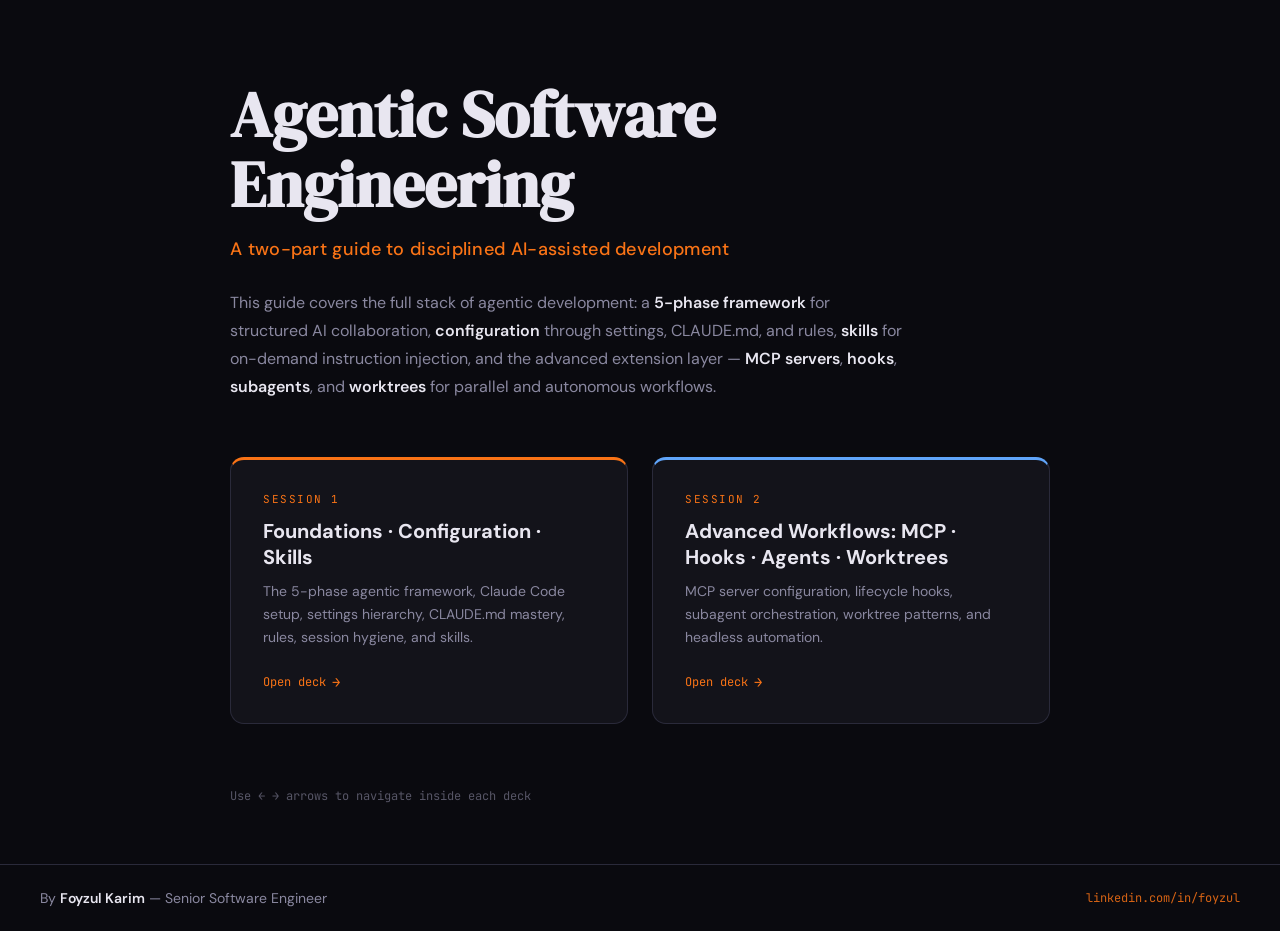
==== index.html @ 0d177848 "Initial commit: add presentation slides" ====
<!DOCTYPE html>
<html lang="en">
<head>
<meta charset="UTF-8">
<meta name="viewport" content="width=device-width, initial-scale=1.0">
<title>Agentic Software Engineering</title>
<link href="https://fonts.googleapis.com/css2?family=DM+Serif+Display:ital@0;1&family=DM+Sans:ital,wght@0,300;0,400;0,500;0,600;0,700;1,400&family=JetBrains+Mono:wght@400;500;600&display=swap" rel="stylesheet">
<style>
  :root {
    --bg: #0a0a0f;
    --surface: #13131a;
    --surface2: #1a1a24;
    --border: #2a2a3a;
    --text: #e8e6f0;
    --text-dim: #8a88a0;
    --accent: #f97316;
    --accent2: #fb923c;
    --accent-glow: rgba(249,115,22,0.15);
    --blue: #60a5fa;
    --green: #4ade80;
    --purple: #c084fc;
    --pink: #f472b6;
    --cyan: #22d3ee;
    --serif: 'DM Serif Display', Georgia, serif;
    --sans: 'DM Sans', system-ui, sans-serif;
    --mono: 'JetBrains Mono', monospace;
  }

  * { margin: 0; padding: 0; box-sizing: border-box; }

  body {
    font-family: var(--sans);
    background: var(--bg);
    color: var(--text);
    min-height: 100vh;
    display: flex;
    flex-direction: column;
  }

  main {
    flex: 1;
    max-width: 900px;
    margin: 0 auto;
    padding: 80px 40px 60px;
    width: 100%;
  }

  .hero {
    margin-bottom: 56px;
  }

  .hero h1 {
    font-family: var(--serif);
    font-size: clamp(40px, 6vw, 64px);
    line-height: 1.1;
    color: var(--text);
    margin-bottom: 16px;
  }

  .hero .subtitle {
    font-size: 18px;
    color: var(--accent);
    font-weight: 500;
    margin-bottom: 28px;
    letter-spacing: 0.3px;
  }

  .hero .intro {
    font-size: 16px;
    line-height: 1.75;
    color: var(--text-dim);
    max-width: 680px;
  }

  .hero .intro strong {
    color: var(--text);
    font-weight: 600;
  }

  .card-grid {
    display: grid;
    grid-template-columns: 1fr 1fr;
    gap: 24px;
    margin-bottom: 64px;
  }

  @media (max-width: 600px) {
    .card-grid { grid-template-columns: 1fr; }
    main { padding: 48px 24px 40px; }
  }

  .card {
    background: var(--surface);
    border: 1px solid var(--border);
    border-radius: 14px;
    padding: 32px;
    transition: border-color 0.3s, transform 0.2s;
    text-decoration: none;
    display: block;
    color: inherit;
  }

  .card:hover {
    border-color: var(--accent);
    transform: translateY(-2px);
  }

  .card .session-label {
    font-family: var(--mono);
    font-size: 11px;
    color: var(--accent);
    text-transform: uppercase;
    letter-spacing: 1.5px;
    margin-bottom: 12px;
    display: block;
  }

  .card .card-title {
    font-family: var(--sans);
    font-size: 20px;
    font-weight: 700;
    color: var(--text);
    margin-bottom: 10px;
    line-height: 1.3;
  }

  .card .card-body {
    font-size: 14px;
    line-height: 1.65;
    color: var(--text-dim);
    margin-bottom: 24px;
  }

  .card .card-link {
    font-family: var(--mono);
    font-size: 12px;
    color: var(--accent);
    display: flex;
    align-items: center;
    gap: 6px;
  }

  .card .card-link::after {
    content: '→';
    font-size: 14px;
  }

  .card-s1 { border-top: 3px solid var(--accent); }
  .card-s2 { border-top: 3px solid var(--blue); }

  .hint {
    font-family: var(--mono);
    font-size: 12px;
    color: var(--text-dim);
    opacity: 0.6;
    margin-top: 16px;
  }

  footer {
    border-top: 1px solid var(--border);
    padding: 24px 40px;
    display: flex;
    align-items: center;
    justify-content: space-between;
    gap: 16px;
    flex-wrap: wrap;
  }

  .footer-author {
    font-size: 14px;
    color: var(--text-dim);
  }

  .footer-author strong {
    color: var(--text);
    font-weight: 600;
  }

  footer a {
    font-family: var(--mono);
    font-size: 12px;
    color: var(--accent);
    text-decoration: none;
    opacity: 0.85;
  }

  footer a:hover { opacity: 1; }
</style>
</head>
<body>

<main>
  <div class="hero">
    <h1>Agentic Software<br>Engineering</h1>
    <p class="subtitle">A two-part guide to disciplined AI-assisted development</p>
    <p class="intro">
      This guide covers the full stack of agentic development: a <strong>5-phase framework</strong> for structured AI collaboration,
      <strong>configuration</strong> through settings, CLAUDE.md, and rules, <strong>skills</strong> for on-demand instruction injection,
      and the advanced extension layer — <strong>MCP servers</strong>, <strong>hooks</strong>, <strong>subagents</strong>, and <strong>worktrees</strong>
      for parallel and autonomous workflows.
    </p>
  </div>

  <div class="card-grid">
    <a href="session-1.html" class="card card-s1">
      <span class="session-label">Session 1</span>
      <div class="card-title">Foundations · Configuration · Skills</div>
      <div class="card-body">
        The 5-phase agentic framework, Claude Code setup, settings hierarchy,
        CLAUDE.md mastery, rules, session hygiene, and skills.
      </div>
      <span class="card-link">Open deck</span>
    </a>

    <a href="session-2.html" class="card card-s2">
      <span class="session-label">Session 2</span>
      <div class="card-title">Advanced Workflows: MCP · Hooks · Agents · Worktrees</div>
      <div class="card-body">
        MCP server configuration, lifecycle hooks, subagent orchestration,
        worktree patterns, and headless automation.
      </div>
      <span class="card-link">Open deck</span>
    </a>
  </div>

  <p class="hint">Use ← → arrows to navigate inside each deck</p>
</main>

<footer>
  <span class="footer-author">By <strong>Foyzul Karim</strong> — Senior Software Engineer</span>
  <a href="https://linkedin.com/in/foyzul" target="_blank" rel="noopener">linkedin.com/in/foyzul</a>
</footer>

</body>
</html>
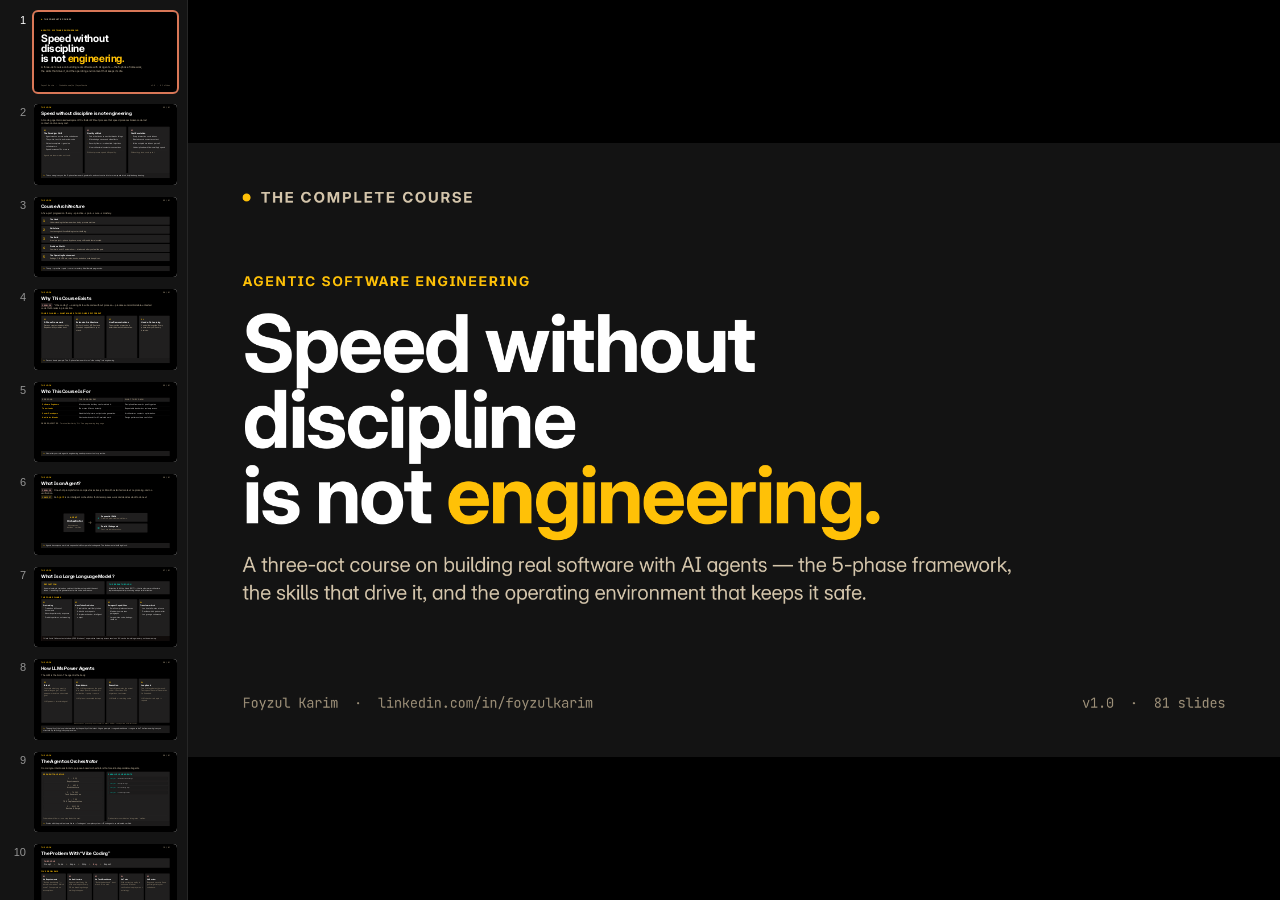
==== commit cf43ff40: "Updated with new slides" ====
--- a/index.html
+++ b/index.html
@@ -2,234 +2,3406 @@
 <html lang="en">
 <head>
 <meta charset="UTF-8">
-<meta name="viewport" content="width=device-width, initial-scale=1.0">
-<title>Agentic Software Engineering</title>
-<link href="https://fonts.googleapis.com/css2?family=DM+Serif+Display:ital@0;1&family=DM+Sans:ital,wght@0,300;0,400;0,500;0,600;0,700;1,400&family=JetBrains+Mono:wght@400;500;600&display=swap" rel="stylesheet">
-<style>
-  :root {
-    --bg: #0a0a0f;
-    --surface: #13131a;
-    --surface2: #1a1a24;
-    --border: #2a2a3a;
-    --text: #e8e6f0;
-    --text-dim: #8a88a0;
-    --accent: #f97316;
-    --accent2: #fb923c;
-    --accent-glow: rgba(249,115,22,0.15);
-    --blue: #60a5fa;
-    --green: #4ade80;
-    --purple: #c084fc;
-    --pink: #f472b6;
-    --cyan: #22d3ee;
-    --serif: 'DM Serif Display', Georgia, serif;
-    --sans: 'DM Sans', system-ui, sans-serif;
-    --mono: 'JetBrains Mono', monospace;
-  }
-
-  * { margin: 0; padding: 0; box-sizing: border-box; }
-
-  body {
-    font-family: var(--sans);
-    background: var(--bg);
-    color: var(--text);
-    min-height: 100vh;
-    display: flex;
-    flex-direction: column;
-  }
-
-  main {
-    flex: 1;
-    max-width: 900px;
-    margin: 0 auto;
-    padding: 80px 40px 60px;
-    width: 100%;
-  }
-
-  .hero {
-    margin-bottom: 56px;
-  }
-
-  .hero h1 {
-    font-family: var(--serif);
-    font-size: clamp(40px, 6vw, 64px);
-    line-height: 1.1;
-    color: var(--text);
-    margin-bottom: 16px;
-  }
-
-  .hero .subtitle {
-    font-size: 18px;
-    color: var(--accent);
-    font-weight: 500;
-    margin-bottom: 28px;
-    letter-spacing: 0.3px;
-  }
-
-  .hero .intro {
-    font-size: 16px;
-    line-height: 1.75;
-    color: var(--text-dim);
-    max-width: 680px;
-  }
-
-  .hero .intro strong {
-    color: var(--text);
-    font-weight: 600;
-  }
-
-  .card-grid {
-    display: grid;
-    grid-template-columns: 1fr 1fr;
-    gap: 24px;
-    margin-bottom: 64px;
-  }
-
-  @media (max-width: 600px) {
-    .card-grid { grid-template-columns: 1fr; }
-    main { padding: 48px 24px 40px; }
-  }
-
-  .card {
-    background: var(--surface);
-    border: 1px solid var(--border);
-    border-radius: 14px;
-    padding: 32px;
-    transition: border-color 0.3s, transform 0.2s;
-    text-decoration: none;
-    display: block;
-    color: inherit;
-  }
-
-  .card:hover {
-    border-color: var(--accent);
-    transform: translateY(-2px);
-  }
-
-  .card .session-label {
-    font-family: var(--mono);
-    font-size: 11px;
-    color: var(--accent);
-    text-transform: uppercase;
-    letter-spacing: 1.5px;
-    margin-bottom: 12px;
-    display: block;
-  }
-
-  .card .card-title {
-    font-family: var(--sans);
-    font-size: 20px;
-    font-weight: 700;
-    color: var(--text);
-    margin-bottom: 10px;
-    line-height: 1.3;
-  }
-
-  .card .card-body {
-    font-size: 14px;
-    line-height: 1.65;
-    color: var(--text-dim);
-    margin-bottom: 24px;
-  }
-
-  .card .card-link {
-    font-family: var(--mono);
-    font-size: 12px;
-    color: var(--accent);
-    display: flex;
-    align-items: center;
-    gap: 6px;
-  }
-
-  .card .card-link::after {
-    content: '→';
-    font-size: 14px;
-  }
-
-  .card-s1 { border-top: 3px solid var(--accent); }
-  .card-s2 { border-top: 3px solid var(--blue); }
-
-  .hint {
-    font-family: var(--mono);
-    font-size: 12px;
-    color: var(--text-dim);
-    opacity: 0.6;
-    margin-top: 16px;
-  }
-
-  footer {
-    border-top: 1px solid var(--border);
-    padding: 24px 40px;
-    display: flex;
-    align-items: center;
-    justify-content: space-between;
-    gap: 16px;
-    flex-wrap: wrap;
-  }
-
-  .footer-author {
-    font-size: 14px;
-    color: var(--text-dim);
-  }
-
-  .footer-author strong {
-    color: var(--text);
-    font-weight: 600;
-  }
-
-  footer a {
-    font-family: var(--mono);
-    font-size: 12px;
-    color: var(--accent);
-    text-decoration: none;
-    opacity: 0.85;
-  }
-
-  footer a:hover { opacity: 1; }
-</style>
+<title>Agentic Software Engineering — The Complete Course</title>
+<link rel="preconnect" href="https://fonts.googleapis.com">
+<link rel="preconnect" href="https://fonts.gstatic.com" crossorigin>
+<link rel="stylesheet" href="https://fonts.googleapis.com/css2?family=Inter:wght@400;500;600;700;800&family=JetBrains+Mono:wght@400;500;600;700&display=swap">
+<link rel="stylesheet" href="https://fonts.googleapis.com/css2?family=Material+Symbols+Outlined:wght,FILL@100..700,0..1&display=swap">
+<link rel="stylesheet" href="styles.css">
+<script src="deck-stage.js"></script>
 </head>
 <body>
-
-<main>
-  <div class="hero">
-    <h1>Agentic Software<br>Engineering</h1>
-    <p class="subtitle">A two-part guide to disciplined AI-assisted development</p>
-    <p class="intro">
-      This guide covers the full stack of agentic development: a <strong>5-phase framework</strong> for structured AI collaboration,
-      <strong>configuration</strong> through settings, CLAUDE.md, and rules, <strong>skills</strong> for on-demand instruction injection,
-      and the advanced extension layer — <strong>MCP servers</strong>, <strong>hooks</strong>, <strong>subagents</strong>, and <strong>worktrees</strong>
-      for parallel and autonomous workflows.
-    </p>
-  </div>
-
-  <div class="card-grid">
-    <a href="session-1.html" class="card card-s1">
-      <span class="session-label">Session 1</span>
-      <div class="card-title">Foundations · Configuration · Skills</div>
-      <div class="card-body">
-        The 5-phase agentic framework, Claude Code setup, settings hierarchy,
-        CLAUDE.md mastery, rules, session hygiene, and skills.
-      </div>
-      <span class="card-link">Open deck</span>
-    </a>
-
-    <a href="session-2.html" class="card card-s2">
-      <span class="session-label">Session 2</span>
-      <div class="card-title">Advanced Workflows: MCP · Hooks · Agents · Worktrees</div>
-      <div class="card-body">
-        MCP server configuration, lifecycle hooks, subagent orchestration,
-        worktree patterns, and headless automation.
-      </div>
-      <span class="card-link">Open deck</span>
-    </a>
-  </div>
-
-  <p class="hint">Use ← → arrows to navigate inside each deck</p>
-</main>
-
-<footer>
-  <span class="footer-author">By <strong>Foyzul Karim</strong> — Senior Software Engineer</span>
-  <a href="https://linkedin.com/in/foyzul" target="_blank" rel="noopener">linkedin.com/in/foyzul</a>
-</footer>
-
+<deck-stage width="1920" height="1080">
+
+<!-- =====================================================
+     SLIDE 01 — COVER
+     ===================================================== -->
+<section data-label="01 Cover" class="cover">
+  <div class="cover-inner">
+    <div class="cover-mark">
+      <span class="dot"></span>
+      <span>The Complete Course</span>
+    </div>
+    <div>
+      <div class="label-caps gold" style="margin-bottom: 28px;">Agentic Software Engineering</div>
+      <h1 class="cover-title">Speed without<br>discipline<br>is not <span class="accent">engineering.</span></h1>
+      <p class="cover-sub">A three-act course on building real software with AI agents — the 5-phase framework, the skills that drive it, and the operating environment that keeps it safe.</p>
+    </div>
+    <div class="cover-foot">
+      <span>Foyzul Karim &nbsp;·&nbsp; linkedin.com/in/foyzulkarim</span>
+      <span>v1.0 &nbsp;·&nbsp; 81 slides</span>
+    </div>
+  </div>
+</section>
+
+<!-- =====================================================
+     SLIDE 02 — Paradigm Shift / Quality / Cost
+     ===================================================== -->
+<section data-label="02 Why now">
+  <div class="slide">
+    <div class="slide-meta"><span class="gold">The Hook</span><span>02 / 81</span></div>
+    <div class="slide-body">
+      <h1 class="slide-title">Speed without discipline is not engineering.</h1>
+      <p class="slide-lede">AI coding agents make development 10× faster. Without process, that speed produces broken code, lost context, and runaway cost.</p>
+      <div class="grid cols-3" style="flex: 1;">
+        <div class="card flex-col">
+          <div class="card-num">01</div>
+          <h2 class="card-h">The Paradigm Shift</h2>
+          <ul class="bullets">
+            <li>Agents reason across entire codebases</li>
+            <li>They write, test, fix, and review code</li>
+            <li>Not autocomplete — genuine collaborators</li>
+            <li>Speed increases 10× or more</li>
+          </ul>
+          <div class="card-foot">Agents are teammates, not tools.</div>
+        </div>
+        <div class="card flex-col">
+          <div class="card-num red" style="color: var(--red);">02</div>
+          <h2 class="card-h">Quality at Risk</h2>
+          <ul class="bullets">
+            <li>Code that looks correct but breaks things</li>
+            <li>Missed edge cases and side effects</li>
+            <li>Security flaws — credentials, injections</li>
+            <li>No architectural context or conventions</li>
+          </ul>
+          <div class="card-foot">Without process, speed kills quality.</div>
+        </div>
+        <div class="card flex-col">
+          <div class="card-num red" style="color: var(--red);">03</div>
+          <h2 class="card-h">Cost Escalation</h2>
+          <ul class="bullets">
+            <li>Every interaction costs tokens</li>
+            <li>Bloated sessions waste context</li>
+            <li>Inline scripts burn tokens per call</li>
+            <li>Undisciplined workflows multiply spend</li>
+          </ul>
+          <div class="card-foot">Without hygiene, costs spiral.</div>
+        </div>
+      </div>
+      <div class="takeaway"><span class="arrow">→</span>This course gives you the 5-phase framework, guardrails, and cost controls to turn raw speed into disciplined engineering.</div>
+    </div>
+  </div>
+</section>
+
+<!-- =====================================================
+     SLIDE 03 — Course Architecture
+     ===================================================== -->
+<section data-label="03 Course architecture">
+  <div class="slide">
+    <div class="slide-meta"><span class="gold">The Hook</span><span>03 / 81</span></div>
+    <div class="slide-body">
+      <h1 class="slide-title">Course Architecture</h1>
+      <p class="slide-lede">A five-part progression: theory → practice → pain → cure → mastery.</p>
+      <div class="flex-col gap-md" style="flex: 1; gap: 14px;">
+        <div class="card row" style="padding: 18px 28px;">
+          <div class="big-num" style="font-size: 44px; width: 70px;">1</div>
+          <div style="flex: 1;">
+            <div class="card-h" style="margin-bottom: 4px; font-size: 26px;">The Hook</div>
+            <div class="card-kick">Understanding the framework and why process matters.</div>
+          </div>
+        </div>
+        <div class="card row" style="padding: 18px 28px;">
+          <div class="big-num" style="font-size: 44px; width: 70px;">2</div>
+          <div style="flex: 1;">
+            <div class="card-h" style="margin-bottom: 4px; font-size: 26px;">Skills Intro</div>
+            <div class="card-kick">Just enough skill scaffolding to start building.</div>
+          </div>
+        </div>
+        <div class="card row" style="padding: 18px 28px;">
+          <div class="big-num" style="font-size: 44px; width: 70px;">3</div>
+          <div style="flex: 1;">
+            <div class="card-h" style="margin-bottom: 4px; font-size: 26px;">The Build</div>
+            <div class="card-kick">A real project — phase by phase, every skill read before invoked.</div>
+          </div>
+        </div>
+        <div class="card row" style="padding: 18px 28px;">
+          <div class="big-num" style="font-size: 44px; width: 70px;">4</div>
+          <div style="flex: 1;">
+            <div class="card-h" style="margin-bottom: 4px; font-size: 26px;">Problems We Hit</div>
+            <div class="card-kick">Guardrails and UI automation — introduced after you feel the pain.</div>
+          </div>
+        </div>
+        <div class="card row" style="padding: 18px 28px;">
+          <div class="big-num" style="font-size: 44px; width: 70px;">5</div>
+          <div style="flex: 1;">
+            <div class="card-h" style="margin-bottom: 4px; font-size: 26px;">The Operating Environment</div>
+            <div class="card-kick">Settings, CLAUDE.md, rules, hooks, and advanced deep dives.</div>
+          </div>
+        </div>
+      </div>
+      <div class="takeaway"><span class="arrow">→</span>Theory → practice → pain → cure → mastery. A deliberate progression.</div>
+    </div>
+  </div>
+</section>
+
+<!-- =====================================================
+     SLIDE 04 — Why This Course Exists
+     ===================================================== -->
+<section data-label="04 Why this course">
+  <div class="slide">
+    <div class="slide-meta"><span class="gold">The Hook</span><span>04 / 81</span></div>
+    <div class="slide-body">
+      <h1 class="slide-title">Why This Course Exists</h1>
+      <p class="slide-lede"><span class="psbadge problem">Problem</span> &nbsp;&nbsp;“Vibe coding” — asking AI to write code without process — produces unmaintainable, untested code that breaks in production.</p>
+      <div class="label-caps gold" style="margin-bottom: 20px;">Four Pillars — What Makes This Course Different</div>
+      <div class="grid cols-4" style="flex: 1;">
+        <div class="card flex-col">
+          <div class="card-num">01</div>
+          <h2 class="card-h">5-Phase Framework</h2>
+          <div class="card-kick">Process creates reproducibility. Reproducibility creates trust.</div>
+        </div>
+        <div class="card flex-col">
+          <div class="card-num">02</div>
+          <h2 class="card-h">Extension Architecture</h2>
+          <div class="card-kick">Skills + Hooks + MCP extend Claude's capabilities to your stack.</div>
+        </div>
+        <div class="card flex-col">
+          <div class="card-num">03</div>
+          <h2 class="card-h">Live Demonstrations</h2>
+          <div class="card-kick">Theory without practice is entertainment, not education.</div>
+        </div>
+        <div class="card flex-col">
+          <div class="card-num">04</div>
+          <h2 class="card-h">Hands-On Learning</h2>
+          <div class="card-kick">You build alongside. Every phase, every skill, every decision.</div>
+        </div>
+      </div>
+      <div class="takeaway"><span class="arrow">→</span>Process beats prompts. The 5-phase framework turns “vibe coding” into engineering.</div>
+    </div>
+  </div>
+</section>
+
+<!-- =====================================================
+     SLIDE 05 — Who This Course Is For
+     ===================================================== -->
+<section data-label="05 Who this course is for">
+  <div class="slide">
+    <div class="slide-meta"><span class="gold">The Hook</span><span>05 / 81</span></div>
+    <div class="slide-body">
+      <h1 class="slide-title">Who This Course Is For</h1>
+      <table class="deck" style="margin-top: 20px;">
+        <thead>
+          <tr><th style="width: 28%;">Persona</th><th style="width: 36%;">Their Problem</th><th>What They Gain</th></tr>
+        </thead>
+        <tbody>
+          <tr>
+            <td class="gold">Software Engineers</td>
+            <td>AI writes code but they can't maintain it.</td>
+            <td>Disciplined framework + quality gates.</td>
+          </tr>
+          <tr>
+            <td class="gold">Team Leads</td>
+            <td>Team uses AI inconsistently.</td>
+            <td>Repeatable standards + review process.</td>
+          </tr>
+          <tr>
+            <td class="gold">Senior Developers</td>
+            <td>Need the full picture, not just code generation.</td>
+            <td>Architecture + context + optimization.</td>
+          </tr>
+          <tr>
+            <td class="gold">Architects &amp; Leads</td>
+            <td>No standards exist for AI-assisted work.</td>
+            <td>Design patterns others can follow.</td>
+          </tr>
+        </tbody>
+      </table>
+      <div style="margin-top: 32px; font-size: 24px; color: var(--text-mute);">
+        <span class="label-caps">Prerequisites</span> &nbsp;&nbsp; Terminal familiarity · Git · One programming language
+      </div>
+      <div class="takeaway"><span class="arrow">→</span>No matter your role, agentic engineering needs process + tools + practice.</div>
+    </div>
+  </div>
+</section>
+
+<!-- =====================================================
+     SLIDE 06 — What Is an Agent?
+     ===================================================== -->
+<section data-label="06 What is an agent">
+  <div class="slide">
+    <div class="slide-meta"><span class="gold">The Hook</span><span>06 / 81</span></div>
+    <div class="slide-body">
+      <h1 class="slide-title">What Is an Agent?</h1>
+      <p class="slide-lede"><span class="psbadge problem">Problem</span> &nbsp;&nbsp;One-shot prompts fail on complex tasks. Every LLM call has limited context, no planning, and no verification.</p>
+      <p class="slide-lede" style="margin-top: -24px;"><span class="psbadge concept">Concept</span> &nbsp;&nbsp;An <span class="gold mono">Agent</span> is an intelligent orchestrator that decomposes work and decides what to do next.</p>
+      <div style="flex: 1; display: flex; align-items: center; justify-content: center; gap: 48px; margin-top: 16px;">
+        <div class="card" style="width: 280px; text-align: center; padding: 40px;">
+          <div class="label-caps gold">Agent</div>
+          <div style="font-size: 36px; font-weight: 700; color: var(--text-white); margin: 18px 0; line-height: 1;">Orchestrator</div>
+          <div class="fine">decomposes &nbsp;·&nbsp; decides &nbsp;·&nbsp; verifies</div>
+        </div>
+        <div style="font-size: 56px; color: var(--text-mute);">→</div>
+        <div style="display: flex; flex-direction: column; gap: 22px; flex: 1; max-width: 700px;">
+          <div class="card row" style="padding: 24px 28px; gap: 24px;">
+            <div class="big-num" style="font-size: 44px; color: var(--teal);">⇣</div>
+            <div>
+              <div class="card-h" style="font-size: 26px; margin-bottom: 6px;">Sequential Skills</div>
+              <div class="fine" style="font-size: 24px;">Ordered, predictable workflows.</div>
+            </div>
+          </div>
+          <div class="card row" style="padding: 24px 28px; gap: 24px;">
+            <div class="big-num" style="font-size: 44px; color: var(--teal);">⇉</div>
+            <div>
+              <div class="card-h" style="font-size: 26px; margin-bottom: 6px;">Parallel Subagents</div>
+              <div class="fine" style="font-size: 24px;">Fast, scalable execution.</div>
+            </div>
+          </div>
+        </div>
+      </div>
+      <div class="takeaway"><span class="arrow">→</span>Agents decompose work into sequential skills or parallel subagents. The fundamental building block.</div>
+    </div>
+  </div>
+</section>
+
+<!-- =====================================================
+     SLIDE 07 — What Is an LLM?
+     ===================================================== -->
+<section data-label="07 What is an LLM">
+  <div class="slide">
+    <div class="slide-meta"><span class="gold">The Hook</span><span>07 / 81</span></div>
+    <div class="slide-body">
+      <h1 class="slide-title">What Is a Large Language Model?</h1>
+      <div class="grid cols-2" style="gap: 24px; margin-bottom: 24px;">
+        <div class="card">
+          <div class="label-caps gold">Definition</div>
+          <div style="margin-top: 12px; font-size: 24px; color: var(--text); line-height: 1.4;">A neural network trained on vast text that learns to predict the next token — enabling it to generate text, write code, and reason.</div>
+        </div>
+        <div class="card">
+          <div class="label-caps teal">The Breakthrough</div>
+          <div style="margin-top: 12px; font-size: 24px; color: var(--text); line-height: 1.4;"><em>Attention Is All You Need</em> (2017) — the transformer architecture replaced sequential processing with parallel attention.</div>
+        </div>
+      </div>
+      <div class="label-caps gold" style="margin-bottom: 16px;">The Four Pillars</div>
+      <div class="grid cols-4" style="flex: 1; gap: 18px;">
+        <div class="card flex-col" style="padding: 22px;">
+          <div class="card-num">01</div>
+          <div class="card-h" style="font-size: 24px; margin: 6px 0 10px 0;">Pre-training</div>
+          <ul class="bullets" style="gap: 8px;"><li style="font-size: 24px;">Trained on billions of documents</li><li style="font-size: 24px;">Absorbs patterns by exposure</li><li style="font-size: 24px;">Predicts patterns, not meaning</li></ul>
+        </div>
+        <div class="card flex-col" style="padding: 22px;">
+          <div class="card-num">02</div>
+          <div class="card-h" style="font-size: 24px; margin: 6px 0 10px 0;">Next-Token Prediction</div>
+          <ul class="bullets" style="gap: 8px;"><li style="font-size: 24px;">Predicts the next likely token</li><li style="font-size: 24px;">Adds it back, repeats</li><li style="font-size: 24px;">Simple mechanism, intelligent output</li></ul>
+        </div>
+        <div class="card flex-col" style="padding: 22px;">
+          <div class="card-num">03</div>
+          <div class="card-h" style="font-size: 24px; margin: 6px 0 10px 0;">Emergent Capabilities</div>
+          <ul class="bullets" style="gap: 8px;"><li style="font-size: 24px;">Small: completes sentences</li><li style="font-size: 24px;">Medium: summarizes paragraphs</li><li style="font-size: 24px;">Large: writes code, debugs, reasons</li></ul>
+        </div>
+        <div class="card flex-col" style="padding: 22px;">
+          <div class="card-num">04</div>
+          <div class="card-h" style="font-size: 24px; margin: 6px 0 10px 0;">Transformer Arch</div>
+          <ul class="bullets" style="gap: 8px;"><li style="font-size: 24px;">Looks at all words at once</li><li style="font-size: 24px;">Decides which parts matter</li><li style="font-size: 24px;">Long-range coherence</li></ul>
+        </div>
+      </div>
+      <div class="takeaway" style="background: rgba(255,180,171,0.06); border-left-color: var(--red);"><span class="arrow" style="color: var(--red);">!</span>Hard limits: finite context window (~200K tokens) · no persistent memory across sessions · KV-cache is working memory, not true memory.</div>
+    </div>
+  </div>
+</section>
+
+<!-- =====================================================
+     SLIDE 08 — How LLMs Power Agents
+     ===================================================== -->
+<section data-label="08 How LLMs power agents">
+  <div class="slide">
+    <div class="slide-meta"><span class="gold">The Hook</span><span>08 / 81</span></div>
+    <div class="slide-body">
+      <h1 class="slide-title">How LLMs Power Agents</h1>
+      <p class="slide-lede">The LLM is the brain. The agent is the body.</p>
+      <div class="grid cols-4" style="flex: 1; gap: 18px;">
+        <div class="card flex-col">
+          <div class="card-num">01</div>
+          <div class="card-h" style="margin: 6px 0 8px 0;">Intent</div>
+          <div class="fine" style="font-size: 24px;">You state what you want in natural language. The LLM parses words into a structured goal.</div>
+          <div class="card-foot" style="font-size: 24px;">LLM parses → structured goal</div>
+        </div>
+        <div class="card flex-col">
+          <div class="card-num">02</div>
+          <div class="card-h" style="margin: 6px 0 8px 0;">Breakdown</div>
+          <div class="fine" style="font-size: 24px;">The LLM decomposes the goal into steps. Route → schema → validation → query → errors.</div>
+          <div class="card-foot" style="font-size: 24px;">LLM plans → executable steps</div>
+        </div>
+        <div class="card flex-col">
+          <div class="card-num">03</div>
+          <div class="card-h" style="margin: 6px 0 8px 0;">Execution</div>
+          <div class="fine" style="font-size: 24px;">The LLM generates the actual code — functions, SQL migrations, test cases.</div>
+          <div class="card-foot" style="font-size: 24px;">LLM builds → working code</div>
+        </div>
+        <div class="card flex-col">
+          <div class="card-num">04</div>
+          <div class="card-h" style="margin: 6px 0 8px 0;">Loopback</div>
+          <div class="fine" style="font-size: 24px;">The LLM evaluates the result. Tests pass? Secure? Generates fix if needed.</div>
+          <div class="card-foot" style="font-size: 24px;">LLM checks → adapts → repeats</div>
+        </div>
+      </div>
+      <div class="fine" style="font-size: 20px; color: var(--text-mute); margin-bottom: 8px; text-align: center;">Also known as: <em>perceive-plan-act-observe</em> · <em>ReAct</em> · <em>OODA</em> — same pattern, different names.</div>
+      <div class="takeaway"><span class="arrow">→</span>The quality of the loop is determined by the quality of the intent. Vague prompts → vague breakdown → vague code. The framework gives you structure. Specificity gives you precision.</div>
+    </div>
+  </div>
+</section>
+
+<!-- =====================================================
+     SLIDE 09 — Agent as Orchestrator
+     ===================================================== -->
+<section data-label="09 Agent as orchestrator">
+  <div class="slide">
+    <div class="slide-meta"><span class="gold">The Hook</span><span>09 / 81</span></div>
+    <div class="slide-body">
+      <h1 class="slide-title">The Agent as Orchestrator</h1>
+      <p class="slide-lede">From single-intent assistants to purpose-based orchestrators that coordinate parallel subagents.</p>
+      <div class="grid cols-2" style="flex: 1; gap: 28px;">
+        <div class="card flex-col" style="padding: 24px;">
+          <div class="label-caps gold" style="margin-bottom: 14px;">Sequential Skills</div>
+          <div class="pipeline" style="flex-direction: column; gap: 10px;">
+            <div class="step"><span class="n">1 · REQ</span>Requirements</div>
+            <div class="step"><span class="n">2 · ARCH</span>Architecture</div>
+            <div class="step"><span class="n">3 · TASKS</span>Task Generation</div>
+            <div class="step"><span class="n">4 · TDD</span>TDD Implementation</div>
+            <div class="step"><span class="n">5 · REVIEW</span>Review &amp; Merge</div>
+          </div>
+          <div class="card-foot" style="margin-top: auto;">Ordered workflows — one step feeds the next.</div>
+        </div>
+        <div class="card flex-col" style="padding: 24px;">
+          <div class="label-caps teal" style="margin-bottom: 14px;">Parallel Subagents</div>
+          <div style="display: flex; flex-direction: column; gap: 10px;">
+            <div style="padding: 14px 18px; background: var(--surface); border: 1px solid var(--border); border-left: 2px solid var(--teal); border-radius: 4px;"><span class="mono teal">Subagent 1</span> &nbsp; Database schema design</div>
+            <div style="padding: 14px 18px; background: var(--surface); border: 1px solid var(--border); border-left: 2px solid var(--teal); border-radius: 4px;"><span class="mono teal">Subagent 2</span> &nbsp; API parser logic</div>
+            <div style="padding: 14px 18px; background: var(--surface); border: 1px solid var(--border); border-left: 2px solid var(--teal); border-radius: 4px;"><span class="mono teal">Subagent 3</span> &nbsp; Error handling layer</div>
+            <div style="padding: 14px 18px; background: var(--surface); border: 1px solid var(--border); border-left: 2px solid var(--teal); border-radius: 4px;"><span class="mono teal">Subagent 4</span> &nbsp; Test suite generation</div>
+          </div>
+          <div class="card-foot" style="margin-top: auto;">Orchestrator coordinates · integrates · verifies.</div>
+        </div>
+      </div>
+      <div class="takeaway"><span class="arrow">→</span>Scales with the problem: small task → 1 subagent · complex system → 10 subagents, coordinated, verified.</div>
+    </div>
+  </div>
+</section>
+
+<!-- =====================================================
+     SLIDE 10 — Problem With Vibe Coding
+     ===================================================== -->
+<section data-label="10 Vibe coding problem">
+  <div class="slide">
+    <div class="slide-meta"><span class="gold">The Hook</span><span>10 / 81</span></div>
+    <div class="slide-body">
+      <h1 class="slide-title">The Problem With “Vibe Coding”</h1>
+      <div class="card" style="padding: 24px 32px; margin-bottom: 32px;">
+        <div class="label-caps red" style="margin-bottom: 12px;">The cycle</div>
+        <div class="mono" style="font-size: 28px; color: var(--text); letter-spacing: 0.02em;">
+          Prompt &nbsp;<span class="mute">→</span>&nbsp; Code &nbsp;<span class="mute">→</span>&nbsp; Hope &nbsp;<span class="mute">→</span>&nbsp; Ship &nbsp;<span class="mute">→</span>&nbsp; <span class="red">Bug</span> &nbsp;<span class="mute">→</span>&nbsp; Repeat
+        </div>
+      </div>
+      <div class="label-caps gold" style="margin-bottom: 16px;">Five Problems</div>
+      <div class="grid cols-5" style="flex: 1; gap: 16px;">
+        <div class="card flex-col" style="padding: 22px;">
+          <div class="card-num red" style="color: var(--red);">01</div>
+          <div class="card-h" style="font-size: 24px; margin: 6px 0 10px 0;">No Requirements</div>
+          <div class="fine" style="font-size: 24px; line-height: 1.45;">“Build a dashboard” — but which metrics? Which users? You operate on assumptions.</div>
+        </div>
+        <div class="card flex-col" style="padding: 22px;">
+          <div class="card-num red" style="color: var(--red);">02</div>
+          <div class="card-h" style="font-size: 24px; margin: 6px 0 10px 0;">No Architecture</div>
+          <div class="fine" style="font-size: 24px; line-height: 1.45;">Agent writes file by file with no blueprint. Every PR is a breaking change waiting to happen.</div>
+        </div>
+        <div class="card flex-col" style="padding: 22px;">
+          <div class="card-num red" style="color: var(--red);">03</div>
+          <div class="card-h" style="font-size: 24px; margin: 6px 0 10px 0;">No Task Breakdown</div>
+          <div class="fine" style="font-size: 24px; line-height: 1.45;">“Build the backend” is not a task. It is a wish.</div>
+        </div>
+        <div class="card flex-col" style="padding: 22px;">
+          <div class="card-num red" style="color: var(--red);">04</div>
+          <div class="card-h" style="font-size: 24px; margin: 6px 0 10px 0;">No Tests</div>
+          <div class="fine" style="font-size: 24px; line-height: 1.45;">Without tests, quality is unknown. Manual verification is a prayer, not a strategy.</div>
+        </div>
+        <div class="card flex-col" style="padding: 22px;">
+          <div class="card-num red" style="color: var(--red);">05</div>
+          <div class="card-h" style="font-size: 24px; margin: 6px 0 10px 0;">No Review</div>
+          <div class="fine" style="font-size: 24px; line-height: 1.45;">Bugs and security flaws go straight into your codebase.</div>
+        </div>
+      </div>
+      <div class="takeaway"><span class="arrow">→</span>Vibe coding produces toys. The 5-phase framework turns speed into engineering.</div>
+    </div>
+  </div>
+</section>
+
+<!-- =====================================================
+     SLIDE 11 — The 5-Phase Framework
+     ===================================================== -->
+<section data-label="11 5-phase framework">
+  <div class="slide">
+    <div class="slide-meta"><span class="gold">The Hook</span><span>11 / 81</span></div>
+    <div class="slide-body">
+      <h1 class="slide-title">The 5-Phase Agentic Framework</h1>
+      <p class="slide-lede">Each phase has one owner and produces one deliverable. No phase is optional.</p>
+      <table class="deck" style="margin-top: 12px;">
+        <thead>
+          <tr><th style="width: 70px;">#</th><th style="width: 26%;">Phase</th><th style="width: 22%;">Owner</th><th>Deliverable</th></tr>
+        </thead>
+        <tbody>
+          <tr><td class="num">1</td><td class="gold">Requirement Engineering</td><td>You</td><td>REQ document — <em>what to build</em></td></tr>
+          <tr><td class="num">2</td><td class="gold">System Architecture</td><td>You + Claude</td><td>ARCH doc — data models, APIs, modules</td></tr>
+          <tr><td class="num">3</td><td class="gold">Task Generation</td><td>Claude</td><td>Task list with tests + scope + REQ trace</td></tr>
+          <tr><td class="num">4</td><td class="gold">TDD Implementation</td><td>Claude</td><td>Working code + passing tests</td></tr>
+          <tr><td class="num">5</td><td class="gold">Review &amp; Merge</td><td>You + Claude</td><td>Approved PR — 16 parallel checks</td></tr>
+        </tbody>
+      </table>
+      <div class="takeaway"><span class="arrow">→</span>Each phase has one owner and one deliverable. Discipline over speed.</div>
+    </div>
+  </div>
+</section>
+
+<!-- =====================================================
+     SLIDE 12 — Three Scenarios
+     ===================================================== -->
+<section data-label="12 Three scenarios">
+  <div class="slide">
+    <div class="slide-meta"><span class="gold">The Hook</span><span>12 / 81</span></div>
+    <div class="slide-body">
+      <h1 class="slide-title">Three Scenarios, One Framework</h1>
+      <p class="slide-lede">The same 5-phase pipeline — different entry points. The discipline never changes.</p>
+      <div class="pipeline" style="margin-bottom: 32px;">
+        <div class="step"><span class="n">1 · REQ</span>Requirements</div>
+        <div class="arrow">→</div>
+        <div class="step"><span class="n">2 · ARCH</span>Architecture</div>
+        <div class="arrow">→</div>
+        <div class="step"><span class="n">3 · TASKS</span>Task Generation</div>
+        <div class="arrow">→</div>
+        <div class="step"><span class="n">4 · TDD</span>TDD Implementation</div>
+        <div class="arrow">→</div>
+        <div class="step"><span class="n">5 · REVIEW</span>Review &amp; Merge</div>
+      </div>
+      <table class="deck">
+        <thead>
+          <tr><th style="width: 22%;">Scenario</th><th style="width: 12%;">REQ</th><th style="width: 12%;">ARCH</th><th style="width: 12%;">TASKS</th><th style="width: 12%;">TDD</th><th style="width: 12%;">REVIEW</th><th>Note</th></tr>
+        </thead>
+        <tbody>
+          <tr>
+            <td class="gold">Greenfield</td>
+            <td><span class="pill gold">1</span></td>
+            <td><span class="pill gold">2</span></td>
+            <td><span class="pill gold">3</span></td>
+            <td><span class="pill gold">4</span></td>
+            <td><span class="pill gold">5</span></td>
+            <td>Blank slate — all 5 phases.</td>
+          </tr>
+          <tr>
+            <td class="gold">New Feature</td>
+            <td class="mute">—</td>
+            <td><span class="pill gold">2</span></td>
+            <td><span class="pill gold">3</span></td>
+            <td><span class="pill gold">4</span></td>
+            <td><span class="pill gold">5</span></td>
+            <td>System exists — skip REQ.</td>
+          </tr>
+          <tr>
+            <td class="gold">Bugfix</td>
+            <td><span class="pill teal">RCA</span></td>
+            <td class="mute">—</td>
+            <td><span class="pill gold">3</span></td>
+            <td><span class="pill gold">4</span></td>
+            <td><span class="pill gold">5</span></td>
+            <td>Root-cause analysis first — understand <em>why</em>.</td>
+          </tr>
+        </tbody>
+      </table>
+      <div class="takeaway"><span class="arrow">→</span>The entry point changes. The discipline doesn't. Same framework, different starting line.</div>
+    </div>
+  </div>
+</section>
+
+<!-- =====================================================
+     SLIDE 13 — Reflection
+     ===================================================== -->
+<section data-label="13 Reflection">
+  <div class="slide">
+    <div class="slide-meta"><span class="gold">Reflection</span><span>13 / 81</span></div>
+    <div class="slide-body">
+      <div class="label-caps gold" style="margin-bottom: 16px;">Reflection</div>
+      <h1 class="slide-title">What Did We Learn?</h1>
+      <div style="flex: 1; display: flex; align-items: center;">
+        <ol class="reflection" style="width: 100%;">
+          <li>One-shot prompts fail — complex work needs <span class="gold">agents</span>.</li>
+          <li>“Vibe coding” skips steps — <span class="gold">5 phases</span> give AI a process.</li>
+          <li>The framework adapts — same discipline, different entry points.</li>
+        </ol>
+      </div>
+      <div class="takeaway"><span class="arrow">→</span>Process beats prompts. Next: the tools that make this process executable.</div>
+    </div>
+  </div>
+</section>
+
+<!-- =====================================================
+     SLIDE 14 — Claude Code: Your Agentic CLI
+     ===================================================== -->
+<section data-label="14 Claude Code CLI">
+  <div class="slide">
+    <div class="slide-meta"><span class="gold">Skills Intro &nbsp;·&nbsp; The CLI</span><span>14 / 81</span></div>
+    <div class="slide-body">
+      <h1 class="slide-title">Claude Code: Your Agentic CLI</h1>
+      <p class="slide-lede"><span class="psbadge problem">Problem</span>&nbsp;&nbsp;The 5-phase framework needs a tool — one that reads codebases, runs tests, and loads skills.</p>
+      <p class="slide-lede" style="margin-top: -24px;"><span class="psbadge concept">Concept</span>&nbsp;&nbsp;Claude Code is Anthropic's official CLI — your terminal interface to agentic engineering.</p>
+      <div class="grid cols-4" style="flex: 1; gap: 18px;">
+        <div class="card flex-col">
+          <div class="card-num">01</div>
+          <div class="card-h" style="font-size: 24px; margin: 6px 0 10px 0;">Reads Full Codebase</div>
+          <div class="fine" style="font-size: 24px;">Analyzes architecture, dependencies, and conventions across your entire project.</div>
+        </div>
+        <div class="card flex-col">
+          <div class="card-num">02</div>
+          <div class="card-h" style="font-size: 24px; margin: 6px 0 10px 0;">Edits, Tests &amp; Shell</div>
+          <div class="fine" style="font-size: 24px;">Writes code, runs tests, executes bash — all within your existing workflow.</div>
+        </div>
+        <div class="card flex-col">
+          <div class="card-num">03</div>
+          <div class="card-h" style="font-size: 24px; margin: 6px 0 10px 0;">Skills via /commands</div>
+          <div class="fine" style="font-size: 24px;">Type <span class="mono gold">/req</span>, <span class="mono gold">/arch</span>, <span class="mono gold">/tdd</span> — Claude loads your skill and follows your process.</div>
+        </div>
+        <div class="card flex-col">
+          <div class="card-num">04</div>
+          <div class="card-h" style="font-size: 24px; margin: 6px 0 10px 0;">MCP Integration</div>
+          <div class="fine" style="font-size: 24px;">Connects to Playwright, databases, search — giving Claude eyes, arms, and memory.</div>
+        </div>
+      </div>
+      <div class="card row" style="margin-top: 24px; padding: 18px 28px; gap: 32px;">
+        <div>
+          <div class="label-caps">Install <span class="pill teal" style="font-size: 18px; vertical-align: middle; margin-left: 8px;">Recommended</span></div>
+          <div class="mono" style="font-size: 22px; color: var(--gold); margin-top: 4px;">curl -fsSL https://claude.ai/install.sh | bash</div>
+          <div class="fine" style="font-size: 20px; margin-top: 6px;">Legacy (no auto-update): <span class="mono" style="color: var(--text-mute);">npm install -g @anthropic-ai/claude-code</span></div>
+        </div>
+        <div style="flex: 1; padding-left: 32px; border-left: 1px solid var(--border);">
+          <div class="label-caps">Needs from you</div>
+          <div style="font-size: 24px; color: var(--text); margin-top: 4px;">Clear requirements · Architecture decisions · Well-scoped tasks · Your review</div>
+        </div>
+      </div>
+      <div class="card row" style="padding: 14px 28px; gap: 32px; margin-top: 12px;">
+        <div style="flex: 1;">
+          <div class="label-caps" style="margin-bottom: 6px;">Surfaces</div>
+          <div style="font-size: 24px; color: var(--text-dim);">Terminal CLI &nbsp;·&nbsp; VS Code extension &nbsp;·&nbsp; JetBrains plugin &nbsp;·&nbsp; Desktop app &nbsp;·&nbsp; Web (claude.ai/code) &nbsp;·&nbsp; iOS</div>
+        </div>
+        <div style="flex: 1; padding-left: 32px; border-left: 1px solid var(--border);">
+          <div class="label-caps" style="margin-bottom: 6px;">Auth</div>
+          <div style="font-size: 24px; color: var(--text-dim);">Claude.ai subscription (Pro / Max / Teams / Enterprise) &nbsp;·&nbsp; API key &nbsp;·&nbsp; Enterprise SSO (AWS Bedrock · Google Vertex · Azure)</div>
+        </div>
+      </div>
+      <div class="takeaway"><span class="arrow">→</span>Claude Code is the interface. Your clarity is the input. Garbage in, garbage out.</div>
+    </div>
+  </div>
+</section>
+
+<!-- =====================================================
+     SLIDE 15 — The .claude/ Directory
+     ===================================================== -->
+<section data-label="15 .claude directory">
+  <div class="slide">
+    <div class="slide-meta"><span class="gold">Skills Intro &nbsp;·&nbsp; Layout</span><span>15 / 81</span></div>
+    <div class="slide-body">
+      <h1 class="slide-title">The <span class="mono gold">.claude/</span> Directory</h1>
+      <p class="slide-lede"><span class="psbadge problem">Problem</span>&nbsp;&nbsp;Skills, hooks, settings, rules — scattered. Without the map, you waste hours searching.</p>
+      <div class="grid cols-2" style="flex: 1; gap: 32px;">
+        <div class="card">
+          <div class="label-caps gold" style="margin-bottom: 16px;">Project Layout</div>
+<div class="tree"><span class="dir">your-project/</span>
+├── <span class="dir">.claude/</span>
+│   ├── <span class="dir">skills/</span>
+│   │   ├── <span class="file">req.md</span>
+│   │   ├── <span class="file">arch.md</span>
+│   │   ├── <span class="file">tdd.md</span>
+│   │   └── <span class="file">review.md</span>
+│   ├── <span class="dir">agents/</span>
+│   │   ├── <span class="file">code-reviewer.md</span>
+│   │   └── <span class="file">test-writer.md</span>
+│   ├── <span class="dir">hooks/</span>
+│   │   └── <span class="file">PreToolUse-*.sh</span>
+│   ├── <span class="file">settings.json</span>
+│   └── <span class="dir">rules/</span>
+│       └── <span class="file">*.md</span>
+├── <span class="file">CLAUDE.md</span>
+└── <span class="file">CLAUDE.local.md</span>  <span class="branch"># gitignored</span></div>
+        </div>
+        <div class="flex-col gap-md">
+          <div class="card tight">
+            <div class="label-caps gold">skills/</div>
+            <div style="font-size: 24px; margin-top: 6px;">On-demand instructions via slash commands.</div>
+          </div>
+          <div class="card tight">
+            <div class="label-caps gold">hooks/</div>
+            <div style="font-size: 24px; margin-top: 6px;">Automatic guardrails at lifecycle events.</div>
+          </div>
+          <div class="card tight">
+            <div class="label-caps gold">settings.json</div>
+            <div style="font-size: 24px; margin-top: 6px;">Project config — committed, team standard.</div>
+          </div>
+          <div class="card tight">
+            <div class="label-caps gold">rules/</div>
+            <div style="font-size: 24px; margin-top: 6px;">Conditional instructions scoped to file paths.</div>
+          </div>
+          <div class="card tight">
+            <div class="label-caps gold">agents/</div>
+            <div style="font-size: 24px; margin-top: 6px;">Specialized subagents with focused tool sets. Invoked automatically when task matches description.</div>
+          </div>
+        </div>
+      </div>
+      <div class="takeaway"><span class="arrow">→</span>Global: <span class="mono gold">~/.claude/settings.json</span> + <span class="mono gold">~/.claude/CLAUDE.md</span>. Project wins. No magic.</div>
+    </div>
+  </div>
+</section>
+
+<!-- =====================================================
+     SLIDE 16 — Skills: Automate Your Workflows
+     ===================================================== -->
+<section data-label="16 Skills automate workflows">
+  <div class="slide">
+    <div class="slide-meta"><span class="gold">Skills Intro &nbsp;·&nbsp; Concept</span><span>16 / 81</span></div>
+    <div class="slide-body">
+      <h1 class="slide-title">Skills: Automate Your Workflows</h1>
+      <p class="slide-lede"><span class="psbadge problem">Problem</span>&nbsp;&nbsp;Every session starts from zero. You re-explain conventions — every single time.</p>
+      <p class="slide-lede" style="margin-top: -24px;"><span class="psbadge solution">Solution</span>&nbsp;&nbsp;Skills = markdown in <span class="mono gold">.claude/skills/</span>, loaded on demand via slash command.</p>
+      <div class="grid cols-3" style="gap: 18px; margin-bottom: 24px;">
+        <div class="card flex-col">
+          <div class="card-num">01</div>
+          <div class="card-h" style="font-size: 24px; margin: 6px 0 10px 0;">You type /command</div>
+          <div class="mono" style="font-size: 24px; color: var(--gold); margin-bottom: 8px;">/req &nbsp;/arch &nbsp;/tdd &nbsp;/review</div>
+          <div class="fine">Signal: switch to this workflow.</div>
+        </div>
+        <div class="card flex-col">
+          <div class="card-num">02</div>
+          <div class="card-h" style="font-size: 24px; margin: 6px 0 10px 0;">Claude loads skill</div>
+          <div class="mono" style="font-size: 24px; color: var(--gold); margin-bottom: 8px;">.claude/skills/req.md</div>
+          <div class="fine">Process, checklists, output format.</div>
+        </div>
+        <div class="card flex-col">
+          <div class="card-num">03</div>
+          <div class="card-h" style="font-size: 24px; margin: 6px 0 10px 0;">Claude follows it</div>
+          <div class="mono" style="font-size: 24px; color: var(--gold-dim); margin-bottom: 8px;">Socratic → ARCH → Tasks → TDD → Review</div>
+          <div class="fine">Consistent. Repeatable. Every time.</div>
+        </div>
+      </div>
+      <div class="grid cols-3" style="gap: 18px;">
+        <div class="card tight"><div class="label-caps teal">User-invoked</div><div style="font-size: 24px; margin-top: 6px;">You decide when. Not the agent.</div></div>
+        <div class="card tight"><div class="label-caps teal">On-demand</div><div style="font-size: 24px; margin-top: 6px;">Zero context bloat until needed.</div></div>
+        <div class="card tight"><div class="label-caps teal">Version-controlled</div><div style="font-size: 24px; margin-top: 6px;">In <span class="mono gold">.claude/skills/</span> — shared, committed.</div></div>
+      </div>
+      <div class="card" style="background: var(--surface); border-left: 3px solid var(--teal); margin-top: 8px;">
+        <div style="font-size: 24px; color: var(--text); line-height: 1.5;">Skills are matched by LLM reasoning over the <span class="mono gold">description</span> field — not keyword matching. Write descriptions that articulate <strong>when</strong> to use the skill, not just <strong>what</strong> it does.</div>
+        <div class="fine" style="font-size: 22px; color: var(--text-mute); margin-top: 8px;"><strong>Advanced:</strong> Set <span class="mono gold">context: fork</span> in skill frontmatter to run the skill in an isolated subagent context — useful for skills that dispatch parallel agents.</div>
+      </div>
+      <div class="takeaway"><span class="arrow">→</span>A skill is a contract. Define once. Claude executes every time.</div>
+    </div>
+  </div>
+</section>
+
+<!-- =====================================================
+     SLIDE 17 — Build Your First Skill
+     ===================================================== -->
+<section data-label="17 Build your first skill">
+  <div class="slide">
+    <div class="slide-meta"><span class="gold">Skills Intro &nbsp;·&nbsp; Hands-on</span><span>17 / 81</span></div>
+    <div class="slide-body">
+      <h1 class="slide-title">Build Your First Skill</h1>
+      <p class="slide-lede"><span class="psbadge concept">Goal</span>&nbsp;&nbsp;Create a skill Claude follows. YAML frontmatter + markdown body.</p>
+      <div class="grid cols-2" style="flex: 1; gap: 32px;">
+        <div class="flex-col gap-md" style="gap: 18px;">
+          <div class="card row" style="padding: 20px 28px; gap: 24px;">
+            <div class="big-num" style="font-size: 48px; width: 60px;">1</div>
+            <div><div class="card-h" style="font-size: 24px; margin: 0 0 4px 0;">Create directory</div><div class="mono" style="color: var(--gold); font-size: 24px;">mkdir -p .claude/skills</div></div>
+          </div>
+          <div class="card row" style="padding: 20px 28px; gap: 24px;">
+            <div class="big-num" style="font-size: 48px; width: 60px;">2</div>
+            <div><div class="card-h" style="font-size: 24px; margin: 0 0 4px 0;">Write the file</div><div class="mono" style="color: var(--gold); font-size: 24px;">.claude/skills/req.md</div></div>
+          </div>
+          <div class="card row" style="padding: 20px 28px; gap: 24px;">
+            <div class="big-num" style="font-size: 48px; width: 60px;">3</div>
+            <div><div class="card-h" style="font-size: 24px; margin: 0 0 4px 0;">Define the process</div><div class="fine" style="font-size: 24px;">Checklists + output format</div></div>
+          </div>
+          <div class="card row" style="padding: 20px 28px; gap: 24px;">
+            <div class="big-num" style="font-size: 48px; width: 60px;">4</div>
+            <div><div class="card-h" style="font-size: 24px; margin: 0 0 4px 0;">Invoke it</div><div class="mono" style="color: var(--gold); font-size: 24px;">/req</div></div>
+          </div>
+        </div>
+        <div class="card flex-col">
+          <div class="label-caps gold">.claude/skills/req.md</div>
+<div class="code" style="margin-top: 14px; flex: 1;"><span class="cmt">---</span>
+<span class="kw">name</span>: req
+<span class="kw">description</span>: Socratic requirements
+<span class="kw">color</span>: green
+<span class="cmt">---</span>
+
+<span class="gold">## Socratic Interview Checklist</span>
+- [ ] Surface assumptions
+- [ ] Identify edge cases
+- [ ] Define boundaries
+- [ ] WHAT not HOW</div>
+          <div class="card-foot" style="font-size: 24px;">Frontmatter = label. Body = recipe.</div>
+        </div>
+      </div>
+      <div class="takeaway"><span class="arrow">→</span>Good skill: clear checklists · defined outputs · discipline rules. You design. Claude executes.</div>
+    </div>
+  </div>
+</section>
+
+<!-- =====================================================
+     SLIDE 18 — Save Tokens with External Scripts
+     ===================================================== -->
+<section data-label="18 External scripts">
+  <div class="slide">
+    <div class="slide-meta"><span class="gold">Skills Intro &nbsp;·&nbsp; Cost</span><span>18 / 81</span></div>
+    <div class="slide-body">
+      <h1 class="slide-title">Save Tokens with External Scripts</h1>
+      <p class="slide-lede"><span class="psbadge problem">Problem</span>&nbsp;&nbsp;Embedding bash in skills bloats context. Those tokens burn — again and again.</p>
+      <p class="slide-lede" style="margin-top: -24px;"><span class="psbadge solution">Pattern</span>&nbsp;&nbsp;Extract logic to scripts. Reference from the skill. Bash loads externally.</p>
+      <div class="grid cols-2" style="flex: 1; gap: 28px;">
+        <div class="card flex-col" style="border-color: rgba(255,180,171,0.3);">
+          <div class="row" style="margin-bottom: 14px;">
+            <span class="pill red">DON'T</span>
+            <span style="font-size: 24px; color: var(--text);">Inline bash</span>
+          </div>
+<div class="code" style="flex: 1;"><span class="gold">## Run Tests</span>
+cd src &amp;&amp; npm run build &amp;&amp;
+  npx jest --coverage ...
+  --testPathPattern='...'
+  &amp;&amp; npx eslint . ...
+  --format junit -o ...</div>
+          <div class="card-foot" style="color: var(--red);"><span class="mono">~850 tokens</span> per load — loaded into context every time.</div>
+        </div>
+        <div class="card flex-col" style="border-color: rgba(3,198,178,0.3);">
+          <div class="row" style="margin-bottom: 14px;">
+            <span class="pill teal">DO</span>
+            <span style="font-size: 24px; color: var(--text);">Reference external script</span>
+          </div>
+<div class="code" style="flex: 1;"><span class="gold">## Run Tests</span>
+Execute: ./scripts/run-tests.sh
+
+<span class="cmt"># Full script on disk:
+# scripts/run-tests.sh</span></div>
+          <div class="card-foot" style="color: var(--teal);"><span class="mono">~18 tokens</span> per load — script loaded by Bash tool, not context.</div>
+        </div>
+      </div>
+      <div class="takeaway"><span class="arrow">→</span><strong>The math:</strong> 850 × 20 = <span class="red mono">17,000 wasted</span> vs 18 × 20 = <span class="teal mono">360 tokens</span>. 47× savings.</div>
+    </div>
+  </div>
+</section>
+
+<!-- =====================================================
+     SLIDE 19 — Skill Design Patterns
+     ===================================================== -->
+<section data-label="19 Skill design patterns">
+  <div class="slide">
+    <div class="slide-meta"><span class="gold">Skills Intro &nbsp;·&nbsp; Design</span><span>19 / 81</span></div>
+    <div class="slide-body">
+      <h1 class="slide-title">Skill Design Patterns</h1>
+      <p class="slide-lede"><span class="psbadge problem">Problem</span>&nbsp;&nbsp;Skills can be ignored or bloated. Four patterns fix accuracy and tokens.</p>
+      <div class="grid cols-2" style="flex: 1; gap: 22px;">
+        <div class="card flex-col">
+          <div class="row" style="justify-content: space-between;">
+            <div class="card-num">01</div>
+            <span class="pill gold">Accuracy</span>
+          </div>
+          <div class="card-h" style="margin: 8px 0 12px 0;">Lead with the Rule</div>
+          <div class="fine" style="font-size: 24px; margin-bottom: 10px;">LLMs over-attend to start/end. Buried instructions get lost.</div>
+          <div style="font-size: 24px; color: var(--text-dim);">Put the #1 rule at the <span class="gold">TOP</span>. Output format at the <span class="gold">BOTTOM</span>. Bookend.</div>
+        </div>
+        <div class="card flex-col">
+          <div class="row" style="justify-content: space-between;">
+            <div class="card-num">02</div>
+            <span class="pill teal">Tokens</span>
+          </div>
+          <div class="card-h" style="margin: 8px 0 12px 0;">One Skill Per Workflow</div>
+          <div class="fine" style="font-size: 24px; margin-bottom: 10px;">Mega-skills load everything. Most is irrelevant.</div>
+          <div style="font-size: 24px; color: var(--text-dim);"><span class="mono gold">req.md · arch.md · tdd.md · review.md</span>. Load only what you need.</div>
+        </div>
+        <div class="card flex-col">
+          <div class="row" style="justify-content: space-between;">
+            <div class="card-num">03</div>
+            <span class="pill teal">Tokens</span>
+          </div>
+          <div class="card-h" style="margin: 8px 0 12px 0;">Use @path, Never Paste</div>
+          <div class="fine" style="font-size: 24px; margin-bottom: 10px;">Pasting docs into skills bloats context permanently.</div>
+          <div style="font-size: 24px; color: var(--text-dim);">Write <span class="mono gold">@docs/ARCH.md</span>. Loaded only when needed.</div>
+        </div>
+        <div class="card flex-col">
+          <div class="row" style="justify-content: space-between;">
+            <div class="card-num">04</div>
+            <span class="pill gold">Accuracy</span>
+          </div>
+          <div class="card-h" style="margin: 8px 0 12px 0;">Explicit Output Tags</div>
+          <div class="fine" style="font-size: 24px; margin-bottom: 10px;">Vague instructions produce vague results.</div>
+          <div style="font-size: 24px; color: var(--text-dim);">Use <span class="mono gold">&lt;output_format&gt;</span>, <span class="mono gold">&lt;acceptance_criteria&gt;</span>. Higher precision than prose.</div>
+        </div>
+      </div>
+      <div class="card flex-col" style="margin-top: 16px; border-color: rgba(255,193,7,0.4);">
+        <div class="row" style="justify-content: space-between;">
+          <div class="card-num">05</div>
+          <span class="pill gold">Accuracy</span>
+        </div>
+        <div class="card-h" style="margin: 8px 0 12px 0;">Write Descriptions as Trigger Conditions</div>
+        <div class="fine" style="font-size: 24px; margin-bottom: 10px;">The <span class="mono gold">description</span> field is evaluated by LLM reasoning — not keyword matching — to decide when to auto-invoke the skill.</div>
+        <div style="font-size: 24px; color: var(--text-dim);">Write: <span class="mono gold">"Use when the user asks for a structured requirements interview"</span> &nbsp; — not: <span class="mono">"Requirements skill"</span> (manual invocation only).</div>
+      </div>
+      <div class="takeaway"><span class="arrow">→</span>Design for the LLM's attention pattern. Accuracy is a decision.</div>
+    </div>
+  </div>
+</section>
+
+<!-- =====================================================
+     SLIDE N-19A — Prompting for Precision
+     ===================================================== -->
+<section data-label="N-19A Prompting for precision">
+  <div class="slide">
+    <div class="slide-meta"><span class="gold">Skills Intro &nbsp;&middot;&nbsp; Communication</span><span>19A / 81</span></div>
+    <div class="slide-body">
+      <h1 class="slide-title">Prompting for Precision</h1>
+      <p class="slide-lede">Four rules that determine whether Claude follows your process or improvises.</p>
+      <div class="grid cols-2" style="flex: 1; gap: 22px;">
+        <div class="card flex-col">
+          <div class="row" style="justify-content: space-between;">
+            <div class="card-num">01</div>
+            <span class="pill gold">Accuracy</span>
+          </div>
+          <div class="card-h" style="margin: 8px 0 12px 0;">Be Explicit, Not Conversational</div>
+          <div class="code" style="font-size: 22px; margin-bottom: 10px;">"Refactor src/auth/middleware.ts to extract JWT
+validation into validateToken(), add expired-token
+handling, add unit tests"</div>
+          <div style="font-size: 24px; color: var(--text-mute);">beats: <span class="mono">"clean up the auth code"</span></div>
+        </div>
+        <div class="card flex-col">
+          <div class="row" style="justify-content: space-between;">
+            <div class="card-num">02</div>
+            <span class="pill teal">Context</span>
+          </div>
+          <div class="card-h" style="margin: 8px 0 12px 0;">Investigate Before Answering</div>
+          <div style="font-size: 24px; color: var(--text-dim); margin-bottom: 10px;">Add to CLAUDE.md:</div>
+          <div class="code" style="font-size: 22px;">"ALWAYS read relevant files before proposing edits.
+Never speculate about code you have not opened."</div>
+          <div class="fine" style="font-size: 22px; margin-top: 10px;">Prevents hallucinated imports and phantom file paths.</div>
+        </div>
+        <div class="card flex-col">
+          <div class="row" style="justify-content: space-between;">
+            <div class="card-num">03</div>
+            <span class="pill teal">Tokens</span>
+          </div>
+          <div class="card-h" style="margin: 8px 0 12px 0;">Only What's Requested</div>
+          <div class="code" style="font-size: 22px; margin-bottom: 10px;">"Only make changes directly requested.
+Do not refactor adjacent code."</div>
+          <div class="fine" style="font-size: 24px;">Prevents scope drift — the #1 cause of wasted tokens.</div>
+        </div>
+        <div class="card flex-col">
+          <div class="row" style="justify-content: space-between;">
+            <div class="card-num">04</div>
+            <span class="pill gold">Accuracy</span>
+          </div>
+          <div class="card-h" style="margin: 8px 0 12px 0;">Match Thinking to Complexity</div>
+          <div class="pipeline" style="flex-direction: column; gap: 6px; align-items: flex-start;">
+            <div class="step"><span class="n">/fast</span>routine execution</div>
+            <div class="step"><span class="n">think</span>standard tasks</div>
+            <div class="step"><span class="n">think hard</span>multi-step reasoning</div>
+            <div class="step here"><span class="n">ultrathink</span>architectural decisions</div>
+          </div>
+        </div>
+      </div>
+      <div class="takeaway"><span class="arrow">→</span>The framework gives you structure. Specificity gives you precision. Process + precise prompts = disciplined engineering.</div>
+    </div>
+  </div>
+</section>
+
+<!-- =====================================================
+     SLIDE N-19B — Built-in Agents: Explore & Plan
+     ===================================================== -->
+<section data-label="N-19B Built-in agents">
+  <div class="slide">
+    <div class="slide-meta"><span class="gold">Skills Intro &nbsp;&middot;&nbsp; Agents</span><span>19B / 81</span></div>
+    <div class="slide-body">
+      <h1 class="slide-title">Built-in Agents: Explore Before You Build</h1>
+      <p class="slide-lede">Two read-only agents that make architecture and exploration safer — shipped inside Claude Code, no setup required.</p>
+      <div class="grid cols-2" style="flex: 1; gap: 28px;">
+        <div class="card flex-col" style="border-color: rgba(3,198,178,0.3);">
+          <div class="label-caps teal" style="margin-bottom: 14px;">Explore Agent</div>
+          <div class="fine" style="font-size: 24px; margin-bottom: 14px;"><strong>Tools:</strong> Read, Grep, Glob (read-only — cannot write or edit)</div>
+          <div class="fine" style="font-size: 24px; margin-bottom: 14px;"><strong>Use for:</strong> Understanding an unfamiliar codebase before proposing changes.</div>
+          <div class="fine" style="font-size: 24px; margin-bottom: 14px;"><strong>How to invoke:</strong> Ask Claude to explore before architecting, or use the Agent tool with <span class="mono gold">subagent_type="Explore"</span>.</div>
+          <div class="card-foot" style="color: var(--teal); font-size: 24px;"><strong>When:</strong> Before writing an architecture document. Before touching legacy code.</div>
+        </div>
+        <div class="card flex-col" style="border-color: rgba(255,193,7,0.3);">
+          <div class="label-caps gold" style="margin-bottom: 14px;">Plan Agent</div>
+          <div class="fine" style="font-size: 24px; margin-bottom: 14px;"><strong>Tools:</strong> Read-only — cannot modify files.</div>
+          <div class="fine" style="font-size: 24px; margin-bottom: 14px;"><strong>Use for:</strong> Designing architecture grounded in actual codebase state.</div>
+          <div class="fine" style="font-size: 24px; margin-bottom: 14px;"><strong>How to invoke:</strong> <span class="mono gold">Shift+Tab</span> cycles permission modes → Plan mode. Or type <span class="mono gold">/plan</span>.</div>
+          <div class="card-foot" style="color: var(--gold); font-size: 24px;"><strong>When:</strong> Before implementing a complex feature. Before a refactor.</div>
+        </div>
+      </div>
+      <div class="card" style="background: var(--surface); border-left: 3px solid var(--gold); margin-top: 16px;">
+        <div style="font-size: 24px; color: var(--text); line-height: 1.5;">Both agents are <strong>read-only by definition</strong> — they literally cannot write files. Safe to run on unfamiliar codebases before you understand them.</div>
+      </div>
+      <div class="takeaway"><span class="arrow">→</span>The best architecture is grounded architecture. Explore before you plan. Plan before you code.</div>
+    </div>
+  </div>
+</section>
+
+<!-- =====================================================
+     SLIDE 20 — Phase 1: Requirements — The Craft
+     ===================================================== -->
+<section data-label="20 Requirements craft">
+  <div class="slide">
+    <div class="slide-meta"><span class="gold">The Build &nbsp;·&nbsp; Phase 1 / 5</span><span>20 / 81</span></div>
+    <div class="slide-body">
+      <h1 class="slide-title">The Craft of Requirement Engineering</h1>
+      <p class="slide-lede"><span class="psbadge problem">Problem</span>&nbsp;&nbsp;Vague requirements compound into wrong architecture, wrong tasks, wrong code. Ambiguity is the #1 cause of AI project failure.</p>
+      <p class="slide-lede" style="margin-top: -24px;"><span class="psbadge concept">Concept</span>&nbsp;&nbsp;A requirement is a contract. Precise, verifiable, readable by anyone — without being in the room.</p>
+      <div class="pipeline" style="margin-bottom: 24px;">
+        <div class="step here"><span class="n">1 · REQ</span>Requirements</div>
+        <div class="arrow">→</div>
+        <div class="step"><span class="n">2 · ARCH</span>Architecture</div>
+        <div class="arrow">→</div>
+        <div class="step"><span class="n">3 · TASKS</span>Task Gen</div>
+        <div class="arrow">→</div>
+        <div class="step"><span class="n">4 · TDD</span>TDD</div>
+        <div class="arrow">→</div>
+        <div class="step"><span class="n">5 · REVIEW</span>Review</div>
+      </div>
+      <div class="grid cols-3" style="flex: 1; gap: 18px;">
+        <div class="card flex-col">
+          <div class="card-h" style="font-size: 24px; margin-bottom: 10px;">Socratic Interview</div>
+          <div class="fine" style="font-size: 24px;">Claude asks. You answer. <span class="gold">Intent → Behaviors → Edge Cases → Acceptance → Decisions → Artifact</span>. Six phases, every time.</div>
+        </div>
+        <div class="card flex-col">
+          <div class="card-h" style="font-size: 24px; margin-bottom: 10px;">Detail Without Technicality</div>
+          <div class="fine" style="font-size: 24px;">WHAT not HOW. <em>“The wizard auto-saves”</em> is in. <em>“debounced useEffect”</em> is out. File names, schemas, code belong to Phase 2.</div>
+        </div>
+        <div class="card flex-col">
+          <div class="card-h" style="font-size: 24px; margin-bottom: 10px;">Sprint-Sized Scope</div>
+          <div class="fine" style="font-size: 24px;">One digestible chunk per REQ. If the conversation reveals more, split — never push scope downstream.</div>
+        </div>
+      </div>
+      <div class="grid cols-2" style="margin-top: 18px; gap: 18px;">
+        <div class="card tight" style="display: flex; align-items: center; gap: 14px;"><span class="pill gold" style="flex-shrink: 0;">Mode A</span><span style="font-size: 24px; line-height: 1.35;">Raw idea → full Socratic interview, 6 phases.</span></div>
+        <div class="card tight" style="display: flex; align-items: center; gap: 14px;"><span class="pill gold" style="flex-shrink: 0;">Mode B</span><span style="font-size: 24px; line-height: 1.35;">Existing PRD → gap-fill interview, diagnoses missing pieces.</span></div>
+      </div>
+      <div class="takeaway"><span class="arrow">→</span>This is the craft. Next: the specific problems our skill was built to solve.</div>
+    </div>
+  </div>
+</section>
+
+<!-- =====================================================
+     SLIDE 21 — Why We Built plan-requirements
+     ===================================================== -->
+<section data-label="21 Why plan-requirements">
+  <div class="slide">
+    <div class="slide-meta"><span class="gold">Phase 1 &nbsp;·&nbsp; Why this skill</span><span>21 / 81</span></div>
+    <div class="slide-body">
+      <h1 class="slide-title">Why We Built <span class="mono gold">plan-requirements</span></h1>
+      <p class="slide-lede"><span class="psbadge problem">Problem</span>&nbsp;&nbsp;Four recurring failures in requirement gathering that kill projects before the first line of code.</p>
+      <div class="grid cols-4" style="flex: 1; gap: 18px;">
+        <div class="card flex-col">
+          <div class="row" style="justify-content: space-between;"><div class="card-num red" style="color: var(--red);">01</div><span class="pill red">Re-explaining</span></div>
+          <div class="card-h" style="font-size: 24px; margin: 8px 0 10px 0;">The Blank Slate</div>
+          <div class="fine" style="font-size: 24px;">Every session starts from zero. Claude has no memory of your product context — you re-explain everything, or worse, forget to.</div>
+        </div>
+        <div class="card flex-col">
+          <div class="row" style="justify-content: space-between;"><div class="card-num red" style="color: var(--red);">02</div><span class="pill red">Production bugs</span></div>
+          <div class="card-h" style="font-size: 24px; margin: 8px 0 10px 0;">Happy Path Bias</div>
+          <div class="fine" style="font-size: 24px;">Edge cases get skipped — always. Failure modes discovered in production, not requirements. 100× costlier.</div>
+        </div>
+        <div class="card flex-col">
+          <div class="row" style="justify-content: space-between;"><div class="card-num red" style="color: var(--red);">03</div><span class="pill red">Sprint chaos</span></div>
+          <div class="card-h" style="font-size: 24px; margin: 8px 0 10px 0;">The PRD Gap</div>
+          <div class="fine" style="font-size: 24px;">Stakeholder docs aren't sprint-ready. PRDs miss verifiable acceptance criteria, explicit scope, “what a dev gets wrong” nuance.</div>
+        </div>
+        <div class="card flex-col">
+          <div class="row" style="justify-content: space-between;"><div class="card-num red" style="color: var(--red);">04</div><span class="pill red">Deadline miss</span></div>
+          <div class="card-h" style="font-size: 24px; margin: 8px 0 10px 0;">Scope Bleed</div>
+          <div class="fine" style="font-size: 24px;">Large features aren't split at the source. Conversations scope-creep in real time. Bloated requirements break every later phase.</div>
+        </div>
+      </div>
+      <div class="takeaway"><span class="arrow">→</span>These are not user failures. They are systemic gaps. That's what a skill fixes.</div>
+    </div>
+  </div>
+</section>
+
+<!-- =====================================================
+     SLIDE 22 — plan-requirements: How It Works
+     ===================================================== -->
+<section data-label="22 plan-requirements how">
+  <div class="slide">
+    <div class="slide-meta"><span class="gold">Phase 1 &nbsp;·&nbsp; How it works</span><span>22 / 81</span></div>
+    <div class="slide-body">
+      <h1 class="slide-title"><span class="mono gold">plan-requirements</span>: How It Works</h1>
+      <p class="slide-lede"><span class="psbadge solution">Solution</span>&nbsp;&nbsp;Six-phase Socratic flow + readiness checklist + Phase 1 Gate. Structured interview, structured output.</p>
+      <div class="grid cols-2" style="flex: 1; gap: 22px;">
+        <div class="card">
+          <div class="label-caps gold" style="margin-bottom: 10px;">Solves: Blank Slate</div>
+          <div class="card-h" style="font-size: 24px; margin-bottom: 8px;">Structured 6-phase flow (A–F)</div>
+          <div class="fine" style="font-size: 24px;">Intent · Behaviors · Edge Cases · Acceptance · Decisions · Artifact. No re-explaining.</div>
+        </div>
+        <div class="card">
+          <div class="label-caps gold" style="margin-bottom: 10px;">Solves: Happy Path Bias</div>
+          <div class="card-h" style="font-size: 24px; margin-bottom: 8px;">Dedicated Edge Case phase (C)</div>
+          <div class="fine" style="font-size: 24px;">Systematic probing: input edges, concurrency, dependencies, security, scale.</div>
+        </div>
+        <div class="card">
+          <div class="label-caps gold" style="margin-bottom: 10px;">Solves: PRD Gap</div>
+          <div class="card-h" style="font-size: 24px; margin-bottom: 8px;">Two entry modes + acceptance criteria</div>
+          <div class="fine" style="font-size: 24px;">Mode B gap-fills existing PRDs. Every requirement gets a verifiable criterion.</div>
+        </div>
+        <div class="card">
+          <div class="label-caps gold" style="margin-bottom: 10px;">Solves: Scope Bleed</div>
+          <div class="card-h" style="font-size: 24px; margin-bottom: 8px;">Sprint-sizing + 8-check readiness gate</div>
+          <div class="fine" style="font-size: 24px;">Must be sprint-sized. Must have scope boundaries. Must be cold-readable.</div>
+        </div>
+      </div>
+      <div class="card" style="margin-top: 22px; background: var(--surface); border-left: 3px solid var(--gold);">
+        <div class="label-caps gold" style="margin-bottom: 12px;">Phase 1 Gate</div>
+        <div style="font-size: 24px; color: var(--text); line-height: 1.5;">
+          <strong>1.</strong> Can I explain every requirement without ambiguity? &nbsp;&nbsp;<strong>2.</strong> Can any teammate read this cold and enter sprint planning with full context?
+          <div class="mute" style="margin-top: 6px; font-size: 24px;">Both must be YES before the artifact is generated. Both must be YES before Phase 2 begins.</div>
+        </div>
+      </div>
+      <div class="takeaway"><span class="arrow">→</span>Output: <span class="mono gold">/specs/requirements/REQ-&lt;slug&gt;.md</span> — Traceable IDs · Decisions log · Scope boundaries · Open questions.</div>
+    </div>
+  </div>
+</section>
+
+<!-- =====================================================
+     SLIDE 23 — Demo: plan-requirements
+     ===================================================== -->
+<section data-label="23 Demo plan-requirements">
+  <div class="slide">
+    <div class="slide-meta"><span class="gold">Phase 1 &nbsp;·&nbsp; Live Demo</span><span>23 / 81</span></div>
+    <div class="slide-body">
+      <h1 class="slide-title">Demo: <span class="mono gold">plan-requirements</span></h1>
+      <div class="pipeline" style="margin-bottom: 28px; font-size: 24px;">
+        <div class="step"><span class="n">step 1</span>Load skill</div>
+        <div class="arrow">→</div>
+        <div class="step"><span class="n">step 2</span>Socratic interview</div>
+        <div class="arrow">→</div>
+        <div class="step"><span class="n">step 3</span>Edge case probing</div>
+        <div class="arrow">→</div>
+        <div class="step"><span class="n">step 4</span>Readiness check</div>
+        <div class="arrow">→</div>
+        <div class="step"><span class="n">step 5</span>Phase 1 Gate</div>
+        <div class="arrow">→</div>
+        <div class="step here"><span class="n">step 6</span>REQ artifact</div>
+      </div>
+      <div class="grid cols-2" style="flex: 1; gap: 28px;">
+        <div class="flex-col gap-md" style="gap: 14px;">
+          <div class="card tight"><div class="card-num">01</div><div class="card-h" style="font-size: 24px;">The Interview Style</div><div class="fine" style="font-size: 24px;">Claude asks one question at a time. Summarizes before moving on. Offers concrete options when you're unsure.</div></div>
+          <div class="card tight"><div class="card-num">02</div><div class="card-h" style="font-size: 24px;">Edge Case Probing</div><div class="fine" style="font-size: 24px;">Watch the “first attempt” probe. <em>“What would a developer get wrong?”</em></div></div>
+          <div class="card tight"><div class="card-num">03</div><div class="card-h" style="font-size: 24px;">Readiness Check + Phase 1 Gate</div><div class="fine" style="font-size: 24px;">Claude won't generate the artifact until all 8 criteria pass — and both gate questions answer YES.</div></div>
+        </div>
+        <div class="card flex-col">
+          <div class="label-caps teal" style="margin-bottom: 12px;">Live Demo</div>
+          <div class="code" style="margin-bottom: 16px;"><span class="cmt"># Command</span>
+<span class="gold">/plan-requirements</span>
+
+<span class="cmt"># Starting prompt</span>
+<span class="str">"I want to track my AI sessions"</span></div>
+          <div class="label-caps" style="margin-bottom: 8px;">Expected output</div>
+<div class="code" style="flex: 1;">/specs/requirements/
+  <span class="gold">REQ-session-tracking.md</span>
+  - Summary + Problem/Motivation
+  - Functional Req (R1, R2, R3…)
+  - Edge Cases table
+  - Decisions Log
+  - Scope: In / Out
+  - Open Questions</div>
+        </div>
+      </div>
+      <div class="takeaway"><span class="arrow">→</span>Watch the skill, not just the output. The process is the product.</div>
+    </div>
+  </div>
+</section>
+
+<!-- =====================================================
+     SLIDE 24 — Phase 2: Architecture — The Craft
+     ===================================================== -->
+<section data-label="24 Architecture craft">
+  <div class="slide">
+    <div class="slide-meta"><span class="gold">The Build &nbsp;·&nbsp; Phase 2 / 5</span><span>24 / 81</span></div>
+    <div class="slide-body">
+      <h1 class="slide-title">The Craft of System Architecture</h1>
+      <p class="slide-lede"><span class="psbadge problem">Problem</span>&nbsp;&nbsp;Architecture designed without reading existing code produces designs that don't fit. Wrong patterns, wrong assumptions, wrong boundaries.</p>
+      <p class="slide-lede" style="margin-top: -24px;"><span class="psbadge concept">Concept</span>&nbsp;&nbsp;Ground in reality before designing. Propose, stress-test, then walk the code.</p>
+      <div class="pipeline" style="margin-bottom: 24px;">
+        <div class="step"><span class="n">1 · REQ</span>Requirements</div>
+        <div class="arrow">→</div>
+        <div class="step here"><span class="n">2 · ARCH</span>Architecture</div>
+        <div class="arrow">→</div>
+        <div class="step"><span class="n">3 · TASKS</span>Task Gen</div>
+        <div class="arrow">→</div>
+        <div class="step"><span class="n">4 · TDD</span>TDD</div>
+        <div class="arrow">→</div>
+        <div class="step"><span class="n">5 · REVIEW</span>Review</div>
+      </div>
+      <div class="grid cols-3" style="flex: 1; gap: 18px;">
+        <div class="card flex-col">
+          <div class="card-h" style="font-size: 24px; margin-bottom: 10px;">Ground in Reality</div>
+          <div class="fine" style="font-size: 24px;">Read CLAUDE.md. Run file-tree + search-codebase. Understand existing patterns before proposing new ones. Design for the codebase you have.</div>
+        </div>
+        <div class="card flex-col">
+          <div class="card-h" style="font-size: 24px; margin-bottom: 10px;">Design Collaboratively</div>
+          <div class="fine" style="font-size: 24px;">You propose. Claude stress-tests. Offer options with tradeoffs. Every decision traces back to a requirement ID.</div>
+        </div>
+        <div class="card flex-col">
+          <div class="card-h" style="font-size: 24px; margin-bottom: 10px;">Know Where It Lands</div>
+          <div class="fine" style="font-size: 24px;">The <span class="gold">Change Footprint</span>: created, modified, deleted, touched-but-not-changed. A design without a footprint is a whiteboard exercise.</div>
+        </div>
+      </div>
+      <div class="grid cols-3" style="margin-top: 18px; gap: 18px;">
+        <div class="card tight" style="display: flex; align-items: center; gap: 14px;"><span class="pill gold" style="flex-shrink: 0;">Greenfield</span><span style="font-size: 24px; line-height: 1.35;">Design phases dominate; footprint is shallow.</span></div>
+        <div class="card tight" style="display: flex; align-items: center; gap: 14px;"><span class="pill gold" style="flex-shrink: 0;">Brownfield</span><span style="font-size: 24px; line-height: 1.35;">Phase D2 (footprint) is center of gravity.</span></div>
+        <div class="card tight" style="display: flex; align-items: center; gap: 14px;"><span class="pill gold" style="flex-shrink: 0;">Refactor</span><span style="font-size: 24px; line-height: 1.35;">Change Footprint is the primary deliverable.</span></div>
+      </div>
+      <div class="takeaway"><span class="arrow">→</span>This is the craft. Next: the problems our skill was built to solve.</div>
+    </div>
+  </div>
+</section>
+
+<!-- =====================================================
+     SLIDE 25 — Why We Built plan-architecture-v2
+     ===================================================== -->
+<section data-label="25 Why plan-architecture">
+  <div class="slide">
+    <div class="slide-meta"><span class="gold">Phase 2 &nbsp;·&nbsp; Why this skill</span><span>25 / 81</span></div>
+    <div class="slide-body">
+      <h1 class="slide-title">Why We Built <span class="mono gold">plan-architecture-v2</span></h1>
+      <p class="slide-lede"><span class="psbadge problem">Problem</span>&nbsp;&nbsp;Four recurring failures in AI-assisted architecture that produce ungrounded, untraceable, unimplementable designs.</p>
+      <div class="grid cols-4" style="flex: 1; gap: 18px;">
+        <div class="card flex-col">
+          <div class="row" style="justify-content: space-between;"><div class="card-num red" style="color: var(--red);">01</div><span class="pill red">Token waste</span></div>
+          <div class="card-h" style="font-size: 24px; margin: 8px 0 10px 0;">Speculative Reads Burn Tokens</div>
+          <div class="fine" style="font-size: 24px;">Claude reads 20+ files to “orient itself.” Every session reinvents discovery. Thousands of tokens on files that never inform the design.</div>
+        </div>
+        <div class="card flex-col">
+          <div class="row" style="justify-content: space-between;"><div class="card-num red" style="color: var(--red);">02</div><span class="pill red">Rewrite</span></div>
+          <div class="card-h" style="font-size: 24px; margin: 8px 0 10px 0;">Designs Ignore Existing Patterns</div>
+          <div class="fine" style="font-size: 24px;">Proposes layered where hexagonal exists. Designs new auth where one works. Conflicts with in-flight migrations.</div>
+        </div>
+        <div class="card flex-col">
+          <div class="row" style="justify-content: space-between;"><div class="card-num red" style="color: var(--red);">03</div><span class="pill red">Unimplementable</span></div>
+          <div class="card-h" style="font-size: 24px; margin: 8px 0 10px 0;">Architecture Without Footprint</div>
+          <div class="fine" style="font-size: 24px;">Design docs describe structure but not where it lands. No file paths. No “what changes here.” Another dev cannot implement.</div>
+        </div>
+        <div class="card flex-col">
+          <div class="row" style="justify-content: space-between;"><div class="card-num red" style="color: var(--red);">04</div><span class="pill red">Production incident</span></div>
+          <div class="card-h" style="font-size: 24px; margin: 8px 0 10px 0;">No Stress-Test Pass</div>
+          <div class="fine" style="font-size: 24px;">Designs shipped without validating against failure scenarios. Rollback paths unclear. Regression risk never assessed.</div>
+        </div>
+      </div>
+      <div class="takeaway"><span class="arrow">→</span>These are process failures, not people failures. The skill encodes discipline so the tool enforces it.</div>
+    </div>
+  </div>
+</section>
+
+<!-- =====================================================
+     SLIDE 26 — plan-architecture-v2: How It Works
+     ===================================================== -->
+<section data-label="26 plan-architecture how">
+  <div class="slide">
+    <div class="slide-meta"><span class="gold">Phase 2 &nbsp;·&nbsp; How it works</span><span>26 / 81</span></div>
+    <div class="slide-body">
+      <h1 class="slide-title"><span class="mono gold">plan-architecture-v2</span>: How It Works</h1>
+      <p class="slide-lede"><span class="psbadge solution">Solution</span>&nbsp;&nbsp;3-step context gathering + 7-phase flow + Change Footprint Walk + Phase 2 Gate.</p>
+      <div class="grid cols-3" style="gap: 18px; margin-bottom: 20px;">
+        <div class="card tight"><div class="card-num">01</div><div class="card-h" style="font-size: 24px; margin: 6px 0 6px 0;">file-tree.sh</div><div class="fine" style="font-size: 24px;">Maps the codebase shape — no speculative reads.</div></div>
+        <div class="card tight"><div class="card-num">02</div><div class="card-h" style="font-size: 24px; margin: 6px 0 6px 0;">search-codebase.sh -m 3</div><div class="fine" style="font-size: 24px;">Keyword calibration: &gt;100 matches = too broad. &lt;5 files = too narrow.</div></div>
+        <div class="card tight"><div class="card-num">03</div><div class="card-h" style="font-size: 24px; margin: 6px 0 6px 0;">Targeted Read</div><div class="fine" style="font-size: 24px;">2 attempts max. Then Glob. Read only on 3-line preview signal.</div></div>
+      </div>
+      <div class="pipeline" style="margin-bottom: 20px; font-size: 24px;">
+        <div class="step"><span class="n">A</span>Context</div>
+        <div class="step"><span class="n">B</span>Structure</div>
+        <div class="step"><span class="n">C</span>Tech</div>
+        <div class="step"><span class="n">D</span>Design</div>
+        <div class="step here"><span class="n">D2</span>Footprint</div>
+        <div class="step"><span class="n">E</span>Cross-Cutting</div>
+        <div class="step"><span class="n">F</span>Stress-Test</div>
+        <div class="step"><span class="n">G</span>Artifact</div>
+      </div>
+      <div class="card" style="flex: 1;">
+        <div class="label-caps gold" style="margin-bottom: 14px;">Change Footprint Walk (D2)</div>
+        <div class="grid cols-4" style="gap: 18px;">
+          <div><div class="mono teal" style="font-size: 26px; font-weight: 700;">+ New</div><div class="fine" style="font-size: 24px; margin-top: 6px;">What gets created, where, following which pattern.</div></div>
+          <div><div class="mono gold" style="font-size: 26px; font-weight: 700;">~ Modified</div><div class="fine" style="font-size: 24px; margin-top: 6px;">What changes — one line per file.</div></div>
+          <div><div class="mono red" style="font-size: 26px; font-weight: 700;">− Deleted</div><div class="fine" style="font-size: 24px; margin-top: 6px;">What goes away, and why.</div></div>
+          <div><div class="mono" style="font-size: 26px; font-weight: 700; color: var(--text-mute);">! Touched</div><div class="fine" style="font-size: 24px; margin-top: 6px;">Silent-regression hotspots.</div></div>
+        </div>
+      </div>
+      <div class="takeaway"><span class="arrow">→</span>Phase 2 Gate: can another senior dev implement this from the doc alone, and point to every place this change lands?</div>
+    </div>
+  </div>
+</section>
+
+<!-- =====================================================
+     SLIDE 27 — Demo: plan-architecture-v2
+     ===================================================== -->
+<section data-label="27 Demo plan-architecture">
+  <div class="slide">
+    <div class="slide-meta"><span class="gold">Phase 2 &nbsp;·&nbsp; Live Demo</span><span>27 / 81</span></div>
+    <div class="slide-body">
+      <h1 class="slide-title">Demo: <span class="mono gold">plan-architecture-v2</span></h1>
+      <div class="pipeline" style="margin-bottom: 28px; font-size: 24px;">
+        <div class="step"><span class="n">step 1</span>Load skill</div>
+        <div class="arrow">→</div>
+        <div class="step"><span class="n">step 2</span>Context scripts</div>
+        <div class="arrow">→</div>
+        <div class="step"><span class="n">step 3</span>Design (B–D)</div>
+        <div class="arrow">→</div>
+        <div class="step"><span class="n">step 4</span>Footprint walk</div>
+        <div class="arrow">→</div>
+        <div class="step"><span class="n">step 5</span>Stress-test</div>
+        <div class="arrow">→</div>
+        <div class="step here"><span class="n">step 6</span>ARCH artifact</div>
+      </div>
+      <div class="grid cols-2" style="flex: 1; gap: 28px;">
+        <div class="flex-col gap-md" style="gap: 18px;">
+          <div class="card tight"><div class="card-num">01</div><div class="card-h" style="font-size: 24px;">Context Gathering</div><div class="fine" style="font-size: 24px;">Watch the bash scripts run — file-tree, then search-codebase. No speculative reads. Only files surfaced by keywords get touched.</div></div>
+          <div class="card tight"><div class="card-num">02</div><div class="card-h" style="font-size: 24px;">Change Footprint Walk</div><div class="fine" style="font-size: 24px;">Brownfield project — watch Phase D2 dominate. New files, modified files, touched-but-not-changed.</div></div>
+          <div class="card tight"><div class="card-num">03</div><div class="card-h" style="font-size: 24px;">Stress-Test Pass</div><div class="fine" style="font-size: 24px;">Watch Claude challenge its own design. Forward: what breaks at runtime. Backward: what regresses silently.</div></div>
+        </div>
+        <div class="card flex-col">
+          <div class="label-caps teal" style="margin-bottom: 12px;">Live Demo</div>
+          <div class="code" style="margin-bottom: 16px;"><span class="cmt"># Command</span>
+<span class="gold">/plan-architecture</span> from:
+  specs/requirements/REQ-session-tracking.md</div>
+          <div class="label-caps" style="margin-bottom: 8px;">Expected output</div>
+<div class="code" style="flex: 1;">/specs/architecture/
+  <span class="gold">ARCH-session-tracking.md</span>
+  - Architecture Summary + Tech Choices
+  - Data Models + API Contracts
+  - Change Footprint
+  - Areas of Impact + Risk
+  - Stress-Test Scenarios
+  - Decisions Log</div>
+        </div>
+      </div>
+      <div class="takeaway"><span class="arrow">→</span>Watch the grounding. Context first, design second. No whiteboard architecture.</div>
+    </div>
+  </div>
+</section>
+
+<!-- =====================================================
+     SLIDE 28 — Phase 3: Task Generation — The Craft
+     ===================================================== -->
+<section data-label="28 Tasks craft">
+  <div class="slide">
+    <div class="slide-meta"><span class="gold">The Build &nbsp;·&nbsp; Phase 3 / 5</span><span>28 / 81</span></div>
+    <div class="slide-body">
+      <h1 class="slide-title">The Craft of Task Generation</h1>
+      <p class="slide-lede"><span class="psbadge problem">Problem</span>&nbsp;&nbsp;Vague to-do items produce vague code. Tasks without test plans produce untested code. Tasks detached from architecture produce wrong code.</p>
+      <p class="slide-lede" style="margin-top: -24px;"><span class="psbadge concept">Concept</span>&nbsp;&nbsp;A task is a TDD-ready specification. Test plan first. Anchored on architecture. Sized for a single TDD cycle.</p>
+      <div class="pipeline" style="margin-bottom: 24px;">
+        <div class="step"><span class="n">1 · REQ</span>Requirements</div>
+        <div class="arrow">→</div>
+        <div class="step"><span class="n">2 · ARCH</span>Architecture</div>
+        <div class="arrow">→</div>
+        <div class="step here"><span class="n">3 · TASKS</span>Task Gen</div>
+        <div class="arrow">→</div>
+        <div class="step"><span class="n">4 · TDD</span>TDD</div>
+        <div class="arrow">→</div>
+        <div class="step"><span class="n">5 · REVIEW</span>Review</div>
+      </div>
+      <div class="grid cols-3" style="flex: 1; gap: 18px;">
+        <div class="card flex-col">
+          <div class="card-h" style="font-size: 24px; margin-bottom: 10px;">One File, Full Context</div>
+          <div class="fine" style="font-size: 24px;">Tasks live inside <span class="mono gold">ARCH-*.md</span>. Architecture + tasks in one document. The TDD agent reads one path. No cross-referencing, no stale links.</div>
+        </div>
+        <div class="card flex-col">
+          <div class="card-h" style="font-size: 24px; margin-bottom: 10px;">Test Plan Before Code</div>
+          <div class="fine" style="font-size: 24px;">Behavior tests from REQ acceptance. Edge cases from failure modes. Resilience from ARCH stress-tests. Regression guards from touched files.</div>
+        </div>
+        <div class="card flex-col">
+          <div class="card-h" style="font-size: 24px; margin-bottom: 10px;">Footprint-Anchored Scope</div>
+          <div class="fine" style="font-size: 24px;">Every task maps to a slice of the Change Footprint. Every entry claimed. No drifting off-plan.</div>
+        </div>
+      </div>
+      <div class="grid cols-3" style="margin-top: 18px; gap: 18px;">
+        <div class="card tight" style="display: flex; align-items: center; gap: 14px;"><span class="pill gold" style="flex-shrink: 0;">2–4 prod files</span><span style="font-size: 24px; line-height: 1.35;">per task (excluding tests)</span></div>
+        <div class="card tight" style="display: flex; align-items: center; gap: 14px;"><span class="pill gold" style="flex-shrink: 0;">3–8 scenarios</span><span style="font-size: 24px; line-height: 1.35;">behavior + edge + stress + regression</span></div>
+        <div class="card tight" style="display: flex; align-items: center; gap: 14px;"><span class="pill red" style="flex-shrink: 0;">Never xl</span><span style="font-size: 24px; line-height: 1.35;">split by endpoint, layer, concern, entity</span></div>
+      </div>
+      <div class="takeaway"><span class="arrow">→</span>This is the craft. Next: the problems our skill was built to solve.</div>
+    </div>
+  </div>
+</section>
+
+<!-- =====================================================
+     SLIDE 29 — Why We Built generate-tasks
+     ===================================================== -->
+<section data-label="29 Why generate-tasks">
+  <div class="slide">
+    <div class="slide-meta"><span class="gold">Phase 3 &nbsp;·&nbsp; Why this skill</span><span>29 / 81</span></div>
+    <div class="slide-body">
+      <h1 class="slide-title">Why We Built <span class="mono gold">generate-tasks</span></h1>
+      <p class="slide-lede"><span class="psbadge problem">Problem</span>&nbsp;&nbsp;Four recurring failures in task breakdown that turn architecture into chaos at implementation time.</p>
+      <div class="grid cols-4" style="flex: 1; gap: 18px;">
+        <div class="card flex-col">
+          <div class="row" style="justify-content: space-between;"><div class="card-num red" style="color: var(--red);">01</div><span class="pill red">Interpretation drift</span></div>
+          <div class="card-h" style="font-size: 24px; margin: 8px 0 10px 0;">Tasks as Vague To-Dos</div>
+          <div class="fine" style="font-size: 24px;">“Implement auth” — no tests, no files, no boundaries. Every developer interprets differently.</div>
+        </div>
+        <div class="card flex-col">
+          <div class="row" style="justify-content: space-between;"><div class="card-num red" style="color: var(--red);">02</div><span class="pill red">Untested code</span></div>
+          <div class="card-h" style="font-size: 24px; margin: 8px 0 10px 0;">No Test-First Discipline</div>
+          <div class="fine" style="font-size: 24px;">Tests added after to “cover” what was built. Acceptance criteria not translated. Regression risks never tested.</div>
+        </div>
+        <div class="card flex-col">
+          <div class="row" style="justify-content: space-between;"><div class="card-num red" style="color: var(--red);">03</div><span class="pill red">Divergence</span></div>
+          <div class="card-h" style="font-size: 24px; margin: 8px 0 10px 0;">Tasks Detached from Architecture</div>
+          <div class="fine" style="font-size: 24px;">Tasks in Jira/Linear, no link to ARCH files. Footprint entries orphaned. Architecture and tasks diverge.</div>
+        </div>
+        <div class="card flex-col">
+          <div class="row" style="justify-content: space-between;"><div class="card-num red" style="color: var(--red);">04</div><span class="pill red">Silent breakage</span></div>
+          <div class="card-h" style="font-size: 24px; margin: 8px 0 10px 0;">No Regression Guard</div>
+          <div class="fine" style="font-size: 24px;">Touched-but-not-changed files never tested. “Should not affect them” — until it does.</div>
+        </div>
+      </div>
+      <div class="takeaway"><span class="arrow">→</span>The gap between architecture and code is where projects die. The skill bridges it with structure, not willpower.</div>
+    </div>
+  </div>
+</section>
+
+<!-- =====================================================
+     SLIDE 30 — generate-tasks: How It Works
+     ===================================================== -->
+<section data-label="30 generate-tasks how">
+  <div class="slide">
+    <div class="slide-meta"><span class="gold">Phase 3 &nbsp;·&nbsp; How it works</span><span>30 / 81</span></div>
+    <div class="slide-body">
+      <h1 class="slide-title"><span class="mono gold">generate-tasks</span>: How It Works</h1>
+      <p class="slide-lede"><span class="psbadge solution">Solution</span>&nbsp;&nbsp;5-step flow: Understand → Anchor → Draft Tests → Build Spec → Write to ARCH. Test plan before code.</p>
+      <div class="pipeline" style="margin-bottom: 24px;">
+        <div class="step"><span class="n">1</span>Understand</div>
+        <div class="step"><span class="n">2</span>Anchor</div>
+        <div class="step"><span class="n">3</span>Draft Tests</div>
+        <div class="step"><span class="n">4</span>Build Spec</div>
+        <div class="step here"><span class="n">5</span>Write to ARCH</div>
+      </div>
+      <div class="grid cols-2" style="flex: 1; gap: 22px;">
+        <div class="card">
+          <div class="label-caps gold" style="margin-bottom: 14px;">Footprint → Task Files Expected</div>
+          <table class="deck" style="font-size: 24px;">
+            <tr><td class="mono teal" style="width: 50%;">+ New</td><td>→ New &nbsp; <span class="mute">carry pattern forward</span></td></tr>
+            <tr><td class="mono gold">~ Modified</td><td>→ Modified &nbsp; <span class="mute">carry “what changes” note</span></td></tr>
+            <tr><td class="mono red">− Deleted</td><td>→ Modified &nbsp; <span class="mute">diff shows deletion</span></td></tr>
+            <tr><td class="mono mute">! Touched</td><td>→ Must NOT modify &nbsp; <span class="mute">add regression-guard tests</span></td></tr>
+          </table>
+        </div>
+        <div class="card">
+          <div class="label-caps gold" style="margin-bottom: 14px;">Four Test Scenario Sources</div>
+          <table class="deck" style="font-size: 24px;">
+            <tr><td style="width: 55%;">REQ acceptance criteria</td><td>→ Behavior tests</td></tr>
+            <tr><td>REQ edge cases / failures</td><td>→ Error / edge tests</td></tr>
+            <tr><td>ARCH forward stress-test</td><td>→ Resilience tests</td></tr>
+            <tr><td>ARCH touched-but-not-changed</td><td>→ Regression-guard tests</td></tr>
+          </table>
+        </div>
+      </div>
+      <div class="card-foot" style="border-top: none; padding-top: 18px; font-size: 24px;">
+        <span class="label-caps">Task shape</span>&nbsp;&nbsp;Status · Effort (never xl) · Priority · Dependencies · REQ-IDs · Footprint slice · High-risk callouts
+      </div>
+      <div class="takeaway"><span class="arrow">→</span>Output: tasks embedded in <span class="mono gold">ARCH-*.md #Tasks</span>. One file = architecture + decisions + contracts + tasks.</div>
+    </div>
+  </div>
+</section>
+
+<!-- =====================================================
+     SLIDE 31 — Demo: generate-tasks
+     ===================================================== -->
+<section data-label="31 Demo generate-tasks">
+  <div class="slide">
+    <div class="slide-meta"><span class="gold">Phase 3 &nbsp;·&nbsp; Live Demo</span><span>31 / 81</span></div>
+    <div class="slide-body">
+      <h1 class="slide-title">Demo: <span class="mono gold">generate-tasks</span></h1>
+      <div class="pipeline" style="margin-bottom: 28px; font-size: 24px;">
+        <div class="step"><span class="n">step 1</span>Load skill</div>
+        <div class="arrow">→</div>
+        <div class="step"><span class="n">step 2</span>Read ARCH + REQ</div>
+        <div class="arrow">→</div>
+        <div class="step"><span class="n">step 3</span>Draft test plan</div>
+        <div class="arrow">→</div>
+        <div class="step"><span class="n">step 4</span>Anchor on footprint</div>
+        <div class="arrow">→</div>
+        <div class="step here"><span class="n">step 5</span>Write tasks</div>
+      </div>
+      <div class="grid cols-2" style="flex: 1; gap: 28px;">
+        <div class="flex-col gap-md" style="gap: 18px;">
+          <div class="card tight"><div class="card-num">01</div><div class="card-h" style="font-size: 24px;">Test Plan Drafting</div><div class="fine" style="font-size: 24px;">Watch Claude pull tests from four sources — REQ acceptance, edge cases, ARCH stress-tests, regression risks. Every test traces upstream.</div></div>
+          <div class="card tight"><div class="card-num">02</div><div class="card-h" style="font-size: 24px;">Footprint Anchoring</div><div class="fine" style="font-size: 24px;">Watch each task claim a slice of the Change Footprint. New, modified, must-not-modify. Every entry accounted for.</div></div>
+          <div class="card tight"><div class="card-num">03</div><div class="card-h" style="font-size: 24px;">Regression-Guard Tests</div><div class="fine" style="font-size: 24px;">Touched-but-not-changed files get explicit regression tests. <em>“Verify existing login flow still works.”</em> Nothing assumed.</div></div>
+        </div>
+        <div class="card flex-col">
+          <div class="label-caps teal" style="margin-bottom: 12px;">Live Demo</div>
+          <div class="code" style="margin-bottom: 16px;"><span class="cmt"># Command</span>
+<span class="gold">/generate-tasks</span> from:
+  specs/architecture/ARCH-session-tracking.md</div>
+          <div class="label-caps" style="margin-bottom: 8px;">Expected output</div>
+<div class="code" style="flex: 1;"><span class="gold">ARCH-session-tracking.md #Tasks:</span>
+  - Task T1: [Clear Title]
+  - Status · Effort · Priority · REQ-IDs
+  - Test Plan: behavior + edge
+              + stress + regression
+  - Files Expected: new / modified
+                   / must-not-modify
+  - Implementation Notes + Scope</div>
+        </div>
+      </div>
+      <div class="takeaway"><span class="arrow">→</span>Watch the translation. Architecture → tasks → tests. Structure, not willpower.</div>
+    </div>
+  </div>
+</section>
+
+<!-- =====================================================
+     SLIDE 32 — Phase 4: TDD — The Craft
+     ===================================================== -->
+<section data-label="32 TDD craft">
+  <div class="slide">
+    <div class="slide-meta"><span class="gold">The Build &nbsp;·&nbsp; Phase 4 / 5</span><span>32 / 81</span></div>
+    <div class="slide-body">
+      <h1 class="slide-title">The Craft of Test-Driven Development</h1>
+      <p class="slide-lede"><span class="psbadge problem">Problem</span>&nbsp;&nbsp;Code written before tests produces untestable code. Batched tests hide which change broke what. Skipped refactoring accumulates debt.</p>
+      <p class="slide-lede" style="margin-top: -24px;"><span class="psbadge concept">Concept</span>&nbsp;&nbsp;<span class="gold mono">RED → GREEN → REFACTOR</span>. One test at a time. Minimum code to pass.</p>
+      <div class="pipeline" style="margin-bottom: 24px;">
+        <div class="step"><span class="n">1 · REQ</span>Requirements</div>
+        <div class="arrow">→</div>
+        <div class="step"><span class="n">2 · ARCH</span>Architecture</div>
+        <div class="arrow">→</div>
+        <div class="step"><span class="n">3 · TASKS</span>Task Gen</div>
+        <div class="arrow">→</div>
+        <div class="step here"><span class="n">4 · TDD</span>TDD</div>
+        <div class="arrow">→</div>
+        <div class="step"><span class="n">5 · REVIEW</span>Review</div>
+      </div>
+      <div class="grid cols-3" style="flex: 1; gap: 18px;">
+        <div class="card flex-col" style="border-color: rgba(255,180,171,0.4);">
+          <div class="label-caps red" style="margin-bottom: 10px;">RED</div>
+          <div class="fine" style="font-size: 24px;">Write one failing test. Run it. Confirm it fails for the right reason — missing function, not syntax error. Collaborative: show the developer and pause. Autonomous: verify and proceed.</div>
+        </div>
+        <div class="card flex-col" style="border-color: rgba(3,198,178,0.4);">
+          <div class="label-caps teal" style="margin-bottom: 10px;">GREEN</div>
+          <div class="fine" style="font-size: 24px;">Write the minimum production code to make the test pass. No more, no less. Run the suite — new test passes, no existing tests broken.</div>
+        </div>
+        <div class="card flex-col" style="border-color: rgba(255,193,7,0.4);">
+          <div class="label-caps gold" style="margin-bottom: 10px;">REFACTOR</div>
+          <div class="fine" style="font-size: 24px;">Assess: duplication, naming, structure. If warranted, propose the refactor. Run the suite again. Only when all tests pass, pick up the next test.</div>
+        </div>
+      </div>
+      <div class="grid cols-2" style="margin-top: 18px; gap: 18px;">
+        <div class="card tight" style="display: flex; align-items: center; gap: 14px;"><span class="pill gold" style="flex-shrink: 0;">Collaborative (default)</span><span style="font-size: 24px; line-height: 1.35;">Pause at every red/green. Developer confirms.</span></div>
+        <div class="card tight" style="display: flex; align-items: center; gap: 14px;"><span class="pill gold" style="flex-shrink: 0;">/tdd auto</span><span style="font-size: 24px; line-height: 1.35;">Runs without pausing. Stops on unexpected failures.</span></div>
+      </div>
+      <div class="takeaway"><span class="arrow">→</span>Both modes: one test at a time, minimum code, verify failure reason, respect Must NOT Modify, stop on ambiguity.</div>
+    </div>
+  </div>
+</section>
+
+<!-- =====================================================
+     SLIDE 33 — Why We Built the TDD Skill
+     ===================================================== -->
+<section data-label="33 Why TDD skill">
+  <div class="slide">
+    <div class="slide-meta"><span class="gold">Phase 4 &nbsp;·&nbsp; Why this skill</span><span>33 / 81</span></div>
+    <div class="slide-body">
+      <h1 class="slide-title">Why We Built the TDD Skill</h1>
+      <p class="slide-lede"><span class="psbadge problem">Problem</span>&nbsp;&nbsp;Four discipline failures that turn good task specs into bad code.</p>
+      <div class="grid cols-4" style="flex: 1; gap: 18px;">
+        <div class="card flex-col">
+          <div class="row" style="justify-content: space-between;"><div class="card-num red" style="color: var(--red);">01</div><span class="pill red">Verification theater</span></div>
+          <div class="card-h" style="font-size: 24px; margin: 8px 0 10px 0;">Jumping Ahead</div>
+          <div class="fine" style="font-size: 24px;">Production code first, test retrofitted. Test verifies code exists, not that it meets the requirement. TDD in name only.</div>
+        </div>
+        <div class="card flex-col">
+          <div class="row" style="justify-content: space-between;"><div class="card-num red" style="color: var(--red);">02</div><span class="pill red">Archaeology</span></div>
+          <div class="card-h" style="font-size: 24px; margin: 8px 0 10px 0;">Batching Tests</div>
+          <div class="fine" style="font-size: 24px;">Multiple tests written before any pass. When one breaks, you cannot tell which change caused it.</div>
+        </div>
+        <div class="card flex-col">
+          <div class="row" style="justify-content: space-between;"><div class="card-num red" style="color: var(--red);">03</div><span class="pill red">Fragile tests</span></div>
+          <div class="card-h" style="font-size: 24px; margin: 8px 0 10px 0;">Mocking Internals</div>
+          <div class="fine" style="font-size: 24px;">Mocking the thing being tested. Refactoring breaks tests that should still pass. Change-detectors, not behavior-verifiers.</div>
+        </div>
+        <div class="card flex-col">
+          <div class="row" style="justify-content: space-between;"><div class="card-num red" style="color: var(--red);">04</div><span class="pill red">Scope creep</span></div>
+          <div class="card-h" style="font-size: 24px; margin: 8px 0 10px 0;">Scope Drift</div>
+          <div class="fine" style="font-size: 24px;">Silently touching files outside the task. <em>“I noticed this was broken so I fixed it.”</em> No test plan, no review.</div>
+        </div>
+      </div>
+      <div class="takeaway"><span class="arrow">→</span>TDD is not a technique — it is a discipline. Discipline requires enforcement, not intention.</div>
+    </div>
+  </div>
+</section>
+
+<!-- =====================================================
+     SLIDE 34 — TDD Skill: How It Works
+     ===================================================== -->
+<section data-label="34 TDD how">
+  <div class="slide">
+    <div class="slide-meta"><span class="gold">Phase 4 &nbsp;·&nbsp; How it works</span><span>34 / 81</span></div>
+    <div class="slide-body">
+      <h1 class="slide-title">The TDD Skill: How It Works</h1>
+      <p class="slide-lede"><span class="psbadge solution">Solution</span>&nbsp;&nbsp;Two modes. <span class="gold mono">RED→GREEN→REFACTOR</span> cycle. Before-you-start checklist. Footprint-respecting. Phase 4 Gate.</p>
+      <div class="grid cols-2" style="gap: 22px; margin-bottom: 22px;">
+        <div class="card">
+          <div class="label-caps gold" style="margin-bottom: 10px;">Test Discipline</div>
+          <table class="deck" style="font-size: 24px;">
+            <tr><td style="width: 50%;">Arrange-Act-Assert</td><td>One behavior per test</td></tr>
+            <tr><td>Import from prod path</td><td>Even if module doesn't exist yet</td></tr>
+            <tr><td>Mock boundaries</td><td>Not internals — external deps only</td></tr>
+            <tr><td>Verify failure reason</td><td>Missing function, not syntax error</td></tr>
+          </table>
+        </div>
+        <div class="card">
+          <div class="label-caps gold" style="margin-bottom: 10px;">Production Code Discipline</div>
+          <table class="deck" style="font-size: 24px;">
+            <tr><td style="width: 50%;">Minimum to pass</td><td>No more, no less</td></tr>
+            <tr><td>Follow existing patterns</td><td>From Implementation Notes</td></tr>
+            <tr><td>Respect Files Expected</td><td>Only create/modify listed files</td></tr>
+            <tr><td>Must NOT Modify = sacred</td><td>Regression-guard tests verify</td></tr>
+          </table>
+        </div>
+      </div>
+      <div class="card" style="background: var(--surface); border-left: 3px solid var(--gold);">
+        <div class="label-caps gold" style="margin-bottom: 10px;">Phase 4 Gate</div>
+        <div style="font-size: 24px; color: var(--text); line-height: 1.5;">Do all tests pass <em>and</em> does the code match the architecture decisions from Phase 2?</div>
+      </div>
+      <div class="takeaway"><span class="arrow">→</span>That's the skill on paper. Now let's see it in action.</div>
+    </div>
+  </div>
+</section>
+
+<!-- =====================================================
+     SLIDE 35 — Demo: TDD
+     ===================================================== -->
+<section data-label="35 Demo TDD">
+  <div class="slide">
+    <div class="slide-meta"><span class="gold">Phase 4 &nbsp;·&nbsp; Live Demo</span><span>35 / 81</span></div>
+    <div class="slide-body">
+      <h1 class="slide-title">Demo: Test-Driven Development</h1>
+      <div class="pipeline" style="margin-bottom: 28px; font-size: 24px;">
+        <div class="step"><span class="n">step 1</span>Load skill</div>
+        <div class="arrow">→</div>
+        <div class="step"><span class="n">step 2</span>Before-start check</div>
+        <div class="arrow">→</div>
+        <div class="step" style="border-color: rgba(255,180,171,0.4); color: var(--red);"><span class="n">step 3</span>RED test</div>
+        <div class="arrow">→</div>
+        <div class="step" style="border-color: rgba(3,198,178,0.4); color: var(--teal);"><span class="n">step 4</span>GREEN code</div>
+        <div class="arrow">→</div>
+        <div class="step here"><span class="n">step 5</span>REFACTOR?</div>
+        <div class="arrow">→</div>
+        <div class="step"><span class="n">step 6</span>Full suite</div>
+      </div>
+      <div class="grid cols-2" style="flex: 1; gap: 28px;">
+        <div class="flex-col gap-md" style="gap: 18px;">
+          <div class="card tight"><div class="card-num">01</div><div class="card-h" style="font-size: 24px;">Watch the RED Step</div><div class="fine" style="font-size: 24px;">Claude writes one test. Runs it. Verifies it fails for the right reason — missing function, not syntax error. Collaborative: pauses to show you.</div></div>
+          <div class="card tight"><div class="card-num">02</div><div class="card-h" style="font-size: 24px;">Watch the GREEN Step</div><div class="fine" style="font-size: 24px;">Claude writes minimum code — just enough to pass. Run the suite. New test green, existing tests unbroken.</div></div>
+          <div class="card tight"><div class="card-num">03</div><div class="card-h" style="font-size: 24px;">Watch Scope Discipline</div><div class="fine" style="font-size: 24px;">Footprint-respecting implementation. Files Expected honored. Must NOT Modify untouched. If drift detected, skill pushes back.</div></div>
+        </div>
+        <div class="card flex-col">
+          <div class="label-caps teal" style="margin-bottom: 12px;">Live Demo</div>
+          <div class="code" style="margin-bottom: 16px;"><span class="cmt"># Command</span>
+<span class="gold">/tdd</span> from:
+  specs/architecture/ARCH-session-tracking.md</div>
+          <div class="label-caps" style="margin-bottom: 8px;">Expected output</div>
+<div class="code" style="flex: 1;"><span class="teal">- Tests pass: task test plan complete</span>
+<span class="teal">- Full suite: no regressions</span>
+- Task status: <span class="teal">done</span>
+- Files created/modified per spec
+- Must NOT Modify files: untouched
+- Next: <span class="gold">/review task</span></div>
+        </div>
+      </div>
+      <div class="takeaway"><span class="arrow">→</span>Watch the cycle. RED → GREEN → REFACTOR. One test at a time. Discipline, not speed.</div>
+    </div>
+  </div>
+</section>
+
+<!-- =====================================================
+     SLIDE 36 — Phase 5: Code Review — The Craft
+     ===================================================== -->
+<section data-label="36 Review craft">
+  <div class="slide">
+    <div class="slide-meta"><span class="gold">The Build &nbsp;·&nbsp; Phase 5 / 5</span><span>36 / 81</span></div>
+    <div class="slide-body">
+      <h1 class="slide-title">The Craft of Code Review</h1>
+      <p class="slide-lede"><span class="psbadge problem">Problem</span>&nbsp;&nbsp;Rubber-stamp approvals. Review everything or nothing. No severity triage. Reviewers who fix instead of flag. Review theater.</p>
+      <p class="slide-lede" style="margin-top: -24px;"><span class="psbadge concept">Concept</span>&nbsp;&nbsp;Triage first, review second. Human confirms scope. Sub-skills review in parallel. Read-only — flag, don't fix.</p>
+      <div class="pipeline" style="margin-bottom: 24px;">
+        <div class="step"><span class="n">1 · REQ</span>Requirements</div>
+        <div class="arrow">→</div>
+        <div class="step"><span class="n">2 · ARCH</span>Architecture</div>
+        <div class="arrow">→</div>
+        <div class="step"><span class="n">3 · TASKS</span>Task Gen</div>
+        <div class="arrow">→</div>
+        <div class="step"><span class="n">4 · TDD</span>TDD</div>
+        <div class="arrow">→</div>
+        <div class="step here"><span class="n">5 · REVIEW</span>Review</div>
+      </div>
+      <div class="grid cols-3" style="flex: 1; gap: 18px;">
+        <div class="card flex-col">
+          <div class="card-h" style="font-size: 24px; margin-bottom: 10px;">Triage, Don't Drown</div>
+          <div class="fine" style="font-size: 24px;">Review everything = review nothing well. Propose checks; developer confirms. Task completion always in pipeline mode. Security always when user-facing.</div>
+        </div>
+        <div class="card flex-col">
+          <div class="card-h" style="font-size: 24px; margin-bottom: 10px;">Orchestrator Pattern</div>
+          <div class="fine" style="font-size: 24px;">One skill dispatches many. Parallel agents, each reading its own SKILL.md. Filtered diffs. Bounded scope. Parallel execution.</div>
+        </div>
+        <div class="card flex-col">
+          <div class="card-h" style="font-size: 24px; margin-bottom: 10px;">Read-Only Discipline</div>
+          <div class="fine" style="font-size: 24px;">Flag findings. Do not fix. Do not write code. The developer decides. Separation of detection and remediation.</div>
+        </div>
+      </div>
+      <div class="grid cols-5" style="margin-top: 18px; gap: 12px;">
+        <div class="card tight" style="text-align: center;"><span class="pill red" style="background: rgba(255,180,171,0.15);">Critical</span><div class="fine" style="font-size: 24px; margin-top: 6px;">Blocks merge</div></div>
+        <div class="card tight" style="text-align: center;"><span class="pill red">High</span><div class="fine" style="font-size: 24px; margin-top: 6px;">Strongly blocks</div></div>
+        <div class="card tight" style="text-align: center;"><span class="pill gold">Medium</span><div class="fine" style="font-size: 24px; margin-top: 6px;">Should fix</div></div>
+        <div class="card tight" style="text-align: center;"><span class="pill teal">Low</span><div class="fine" style="font-size: 24px; margin-top: 6px;">Suggestion</div></div>
+        <div class="card tight" style="text-align: center;"><span class="pill">Manual</span><div class="fine" style="font-size: 24px; margin-top: 6px;">Dev checks</div></div>
+      </div>
+      <div class="takeaway"><span class="arrow">→</span>This is the craft. Next: the problems the skill was built to solve.</div>
+    </div>
+  </div>
+</section>
+
+<!-- =====================================================
+     SLIDE 37 — Why We Built the Review Skill
+     ===================================================== -->
+<section data-label="37 Why review skill">
+  <div class="slide">
+    <div class="slide-meta"><span class="gold">Phase 5 &nbsp;·&nbsp; Why this skill</span><span>37 / 81</span></div>
+    <div class="slide-body">
+      <h1 class="slide-title">Why We Built the Review Skill</h1>
+      <p class="slide-lede"><span class="psbadge problem">Problem</span>&nbsp;&nbsp;Four failures that turn code review into approval theater — or avoidance.</p>
+      <div class="grid cols-4" style="flex: 1; gap: 18px;">
+        <div class="card flex-col">
+          <div class="row" style="justify-content: space-between;"><div class="card-num red" style="color: var(--red);">01</div><span class="pill red">Merge lottery</span></div>
+          <div class="card-h" style="font-size: 24px; margin: 8px 0 10px 0;">Rubber-Stamp Approvals</div>
+          <div class="fine" style="font-size: 24px;">“LGTM” on 500 lines without reading. No architecture verification. No security scan.</div>
+        </div>
+        <div class="card flex-col">
+          <div class="row" style="justify-content: space-between;"><div class="card-num red" style="color: var(--red);">02</div><span class="pill red">Inconsistent depth</span></div>
+          <div class="card-h" style="font-size: 24px; margin: 8px 0 10px 0;">Review Everything or Nothing</div>
+          <div class="fine" style="font-size: 24px;">A typo fix gets the same depth as a new auth system. Large PRs get superficial review because nobody has time.</div>
+        </div>
+        <div class="card flex-col">
+          <div class="row" style="justify-content: space-between;"><div class="card-num red" style="color: var(--red);">03</div><span class="pill red">Signal lost</span></div>
+          <div class="card-h" style="font-size: 24px; margin: 8px 0 10px 0;">No Severity Discipline</div>
+          <div class="fine" style="font-size: 24px;">A missing semicolon gets the same attention as a SQL injection. Style preferences drown out security findings.</div>
+        </div>
+        <div class="card flex-col">
+          <div class="row" style="justify-content: space-between;"><div class="card-num red" style="color: var(--red);">04</div><span class="pill red">Two jobs</span></div>
+          <div class="card-h" style="font-size: 24px; margin: 8px 0 10px 0;">Reviewer as Janitor</div>
+          <div class="fine" style="font-size: 24px;">Reviewer renames a variable, pushes a commit. Developer never learns why it was wrong. Two jobs badly instead of one job well.</div>
+        </div>
+      </div>
+      <div class="takeaway"><span class="arrow">→</span>Review is the last line of defense. When it fails, all prior phases' value is lost.</div>
+    </div>
+  </div>
+</section>
+
+<!-- =====================================================
+     SLIDE 38 — review: How It Works
+     ===================================================== -->
+<section data-label="38 review how">
+  <div class="slide">
+    <div class="slide-meta"><span class="gold">Phase 5 &nbsp;·&nbsp; How it works</span><span>38 / 81</span></div>
+    <div class="slide-body">
+      <h1 class="slide-title"><span class="mono gold">review</span>: How It Works</h1>
+      <p class="slide-lede"><span class="psbadge solution">Solution</span>&nbsp;&nbsp;Triage → Dispatch parallel agents → Collect → Deduplicate → Compile report. Human confirms scope at every step.</p>
+      <div class="grid cols-2" style="gap: 22px; margin-bottom: 22px;">
+        <div class="card">
+          <div class="label-caps gold" style="margin-bottom: 10px;">Pipeline Mode</div>
+          <div class="fine" style="font-size: 24px;">Verify implementation against ARCH + REQ. Task completion always included. Source chain: <span class="mono">REQ → ARCH → task → code</span>.</div>
+        </div>
+        <div class="card">
+          <div class="label-caps gold" style="margin-bottom: 10px;">General Mode</div>
+          <div class="fine" style="font-size: 24px;">PR / branch / staged / diff file. Gather diff, detect stack, propose checks, dispatch. No spec verification.</div>
+        </div>
+      </div>
+      <div class="pipeline" style="margin-bottom: 22px; font-size: 24px;">
+        <div class="step"><span class="n">1</span>Read changeset</div>
+        <div class="step"><span class="n">2</span>Propose checks</div>
+        <div class="step"><span class="n">3</span>Developer confirms</div>
+        <div class="step here"><span class="n">4</span>16 parallel agents</div>
+        <div class="step"><span class="n">5</span>Collect + dedupe</div>
+        <div class="step"><span class="n">6</span>Verdict</div>
+      </div>
+      <div class="grid cols-3" style="flex: 1; gap: 18px;">
+        <div class="card tight"><div class="label-caps gold">Parallel Dispatch</div><div class="fine" style="font-size: 24px; margin-top: 6px;">Filtered diff per agent. React → .tsx only. Each reads its own SKILL.md.</div></div>
+        <div class="card tight"><div class="label-caps gold">Collect + Compile</div><div class="fine" style="font-size: 24px; margin-top: 6px;">Same line → highest severity wins. Merge comments. Insights combined.</div></div>
+        <div class="card tight"><div class="label-caps gold">Verdict</div><div class="fine" style="font-size: 24px; margin-top: 6px;"><span class="pill teal">PASS</span> <span class="pill gold">PASS-FINDINGS</span> <span class="pill red">FAIL</span></div></div>
+      </div>
+      <div class="card" style="margin-top: 16px; background: var(--surface); border-left: 3px solid var(--teal);">
+        <div class="label-caps teal" style="margin-bottom: 10px;">Each of the 16 review agents is defined this way — <span class="mono">.claude/agents/code-reviewer.md</span></div>
+<div class="code" style="font-size: 22px;"><span class="kw">---</span>
+<span class="kw">name</span>: code-reviewer
+<span class="kw">description</span>: <span class="str">Reviews code for quality, security, and correctness. Use when the user asks for a code review.</span>
+<span class="kw">tools</span>: Read, Grep, Glob
+<span class="kw">model</span>: sonnet
+<span class="kw">isolation</span>: worktree
+<span class="kw">---</span>
+You are a code reviewer. Flag findings, do not fix.</div>
+      </div>
+      <div class="takeaway"><span class="arrow">→</span><strong>Phase 5 Gate:</strong> would I mass-merge this without reading it? If yes — I haven't reviewed properly.</div>
+    </div>
+  </div>
+</section>
+
+<!-- =====================================================
+     SLIDE 39 — Demo: Review
+     ===================================================== -->
+<section data-label="39 Demo review">
+  <div class="slide">
+    <div class="slide-meta"><span class="gold">Phase 5 &nbsp;·&nbsp; Live Demo</span><span>39 / 81</span></div>
+    <div class="slide-body">
+      <h1 class="slide-title">Demo: Code Review</h1>
+      <div class="pipeline" style="margin-bottom: 28px; font-size: 24px;">
+        <div class="step"><span class="n">step 1</span>Load skill</div>
+        <div class="arrow">→</div>
+        <div class="step"><span class="n">step 2</span>Triage</div>
+        <div class="arrow">→</div>
+        <div class="step"><span class="n">step 3</span>Dispatch agents</div>
+        <div class="arrow">→</div>
+        <div class="step"><span class="n">step 4</span>Collect findings</div>
+        <div class="arrow">→</div>
+        <div class="step"><span class="n">step 5</span>Deduplicate</div>
+        <div class="arrow">→</div>
+        <div class="step here"><span class="n">step 6</span>Report + verdict</div>
+      </div>
+      <div class="grid cols-2" style="flex: 1; gap: 28px;">
+        <div class="flex-col gap-md" style="gap: 18px;">
+          <div class="card tight"><div class="card-num">01</div><div class="card-h" style="font-size: 24px;">Watch the Triage</div><div class="fine" style="font-size: 24px;">Claude proposes which checks to run. Task completion always in pipeline. Security when user-facing. You confirm or adjust.</div></div>
+          <div class="card tight"><div class="card-num">02</div><div class="card-h" style="font-size: 24px;">Watch Parallel Dispatch</div><div class="fine" style="font-size: 24px;">Multiple agents spawn simultaneously. React patterns gets .tsx. DB patterns gets migrations. Each reads its own SKILL.md.</div></div>
+          <div class="card tight"><div class="card-num">03</div><div class="card-h" style="font-size: 24px;">Watch the Verdict</div><div class="fine" style="font-size: 24px;">PASS / PASS-FINDINGS / FAIL. Every finding: severity + source chain + concrete next steps.</div></div>
+        </div>
+        <div class="card flex-col">
+          <div class="label-caps teal" style="margin-bottom: 12px;">Live Demo</div>
+          <div class="code" style="margin-bottom: 16px;"><span class="cmt"># Command</span>
+<span class="gold">/review</span></div>
+          <div class="label-caps" style="margin-bottom: 8px;">Expected output</div>
+<div class="code" style="flex: 1;">- Executive Summary + Verdict
+- Per-file findings (severity + line)
+- Source chain context (REQ/ARCH)
+- Concrete next steps per finding
+- Checklist summary: <span class="teal">OK</span> / <span class="gold">WARN</span> / <span class="red">BLOCK</span>
+- Re-review protocol for fixes</div>
+        </div>
+      </div>
+      <div class="takeaway"><span class="arrow">→</span>One skill, many reviewers. Structure, not personality.</div>
+    </div>
+  </div>
+</section>
+
+<!-- =====================================================
+     SLIDE 40 — Operating Environment Section Header
+     ===================================================== -->
+<section data-label="40 Operating Environment header" class="section-header">
+  <div class="section-header-inner">
+    <div class="grid-bg"></div>
+    <div class="section-num">A C T &nbsp;&nbsp; 3</div>
+    <h2 class="section-title">The Operating<br>Environment.</h2>
+    <p class="section-lede">The build looked smooth. It wasn't. Credentials nearly committed. UI checked by hand. Conventions forgotten every session. Context windows overflowing. <span class="gold">Process works — but process without environment is fragile.</span></p>
+    <div style="position: absolute; bottom: 60px; left: var(--pad-x); right: var(--pad-x); display: grid; grid-template-columns: repeat(5, 1fr); gap: 20px;">
+      <div class="card tight"><div class="label-caps gold">Safety</div><div style="font-size: 24px; margin-top: 6px;">Hooks &amp; Guardrails</div></div>
+      <div class="card tight"><div class="label-caps gold">Capability</div><div style="font-size: 24px; margin-top: 6px;">MCP &amp; Playwright</div></div>
+      <div class="card tight"><div class="label-caps gold">Instructions</div><div style="font-size: 24px; margin-top: 6px;">CLAUDE.md &amp; Rules</div></div>
+      <div class="card tight"><div class="label-caps gold">Configuration</div><div style="font-size: 24px; margin-top: 6px;">Settings &amp; Permissions</div></div>
+      <div class="card tight"><div class="label-caps gold">Operations</div><div style="font-size: 24px; margin-top: 6px;">Session Hygiene</div></div>
+    </div>
+  </div>
+</section>
+
+<!-- =====================================================
+     SLIDE 41 — Guardrails section header
+     ===================================================== -->
+<section data-label="41 Guardrails header" class="section-header">
+  <div class="section-header-inner">
+    <div class="grid-bg"></div>
+    <div class="section-num">0 4 &nbsp;&nbsp; Problems we hit</div>
+    <h2 class="section-title">Guardrails.</h2>
+    <p class="section-lede">The build looked smooth. It wasn't. Claude nearly committed an API key, tried to delete the migrations directory, and shipped code that passed tests but didn't match formatting. Time to add the guardrails.</p>
+  </div>
+</section>
+
+<!-- =====================================================
+     SLIDE 42 — Credential Near-Miss
+     ===================================================== -->
+<section data-label="42 Credential near-miss">
+  <div class="slide">
+    <div class="slide-meta"><span class="gold">Guardrails &nbsp;·&nbsp; Problem 1</span><span>42 / 81</span></div>
+    <div class="slide-body">
+      <h1 class="slide-title">The Credential Near-Miss</h1>
+      <div class="row" style="margin-bottom: 28px; gap: 18px;">
+        <span class="pill red" style="font-size: 24px; padding: 8px 18px;">⚠ &nbsp; NEAR-MISS REPORT</span>
+        <span class="mono mute" style="font-size: 24px;">sess_9a8b7c6d5e &nbsp;·&nbsp; 14:32 UTC</span>
+      </div>
+      <div class="grid cols-2" style="flex: 1; gap: 28px;">
+        <div class="card flex-col">
+          <div class="label-caps gold" style="margin-bottom: 12px;">The Story</div>
+          <div style="font-size: 24px; line-height: 1.5; color: var(--text); margin-bottom: 20px;">During TDD, Claude created a test fixture with a dummy API key. The value isn't real — but it matches the regex pattern for an OpenAI key (<span class="mono gold">sk-...</span>).</div>
+          <div class="card tight" style="background: rgba(255,180,171,0.08); border-color: rgba(255,180,171,0.3);">
+            <div class="label-caps red">Risk</div>
+            <div style="font-size: 24px; margin-top: 6px;">If committed, the key would live in git history <em>forever</em>.</div>
+          </div>
+          <div class="card-foot" style="font-size: 24px; margin-top: auto;">What saved us: <strong>manual review</strong>. But manual review is unreliable.</div>
+        </div>
+        <div class="card flex-col">
+          <div class="label-caps teal" style="margin-bottom: 12px;">The Insight</div>
+          <div style="font-size: 26px; line-height: 1.5; color: var(--text-white); margin-bottom: 24px;">We need an <span class="gold">automatic guard</span> that blocks the commit before it happens.</div>
+<div class="code" style="flex: 1;"><span class="cmt"># The dummy that almost shipped:</span>
+<span class="kw">const</span> apiKey = <span class="str">"sk-aBcDeFgHiJkLmNoPqRsTuVwXyZ"</span>;
+
+<span class="cmt"># Looks fake. Matches the regex.
+# Once in git history → forever.</span></div>
+          <div class="card-foot" style="font-size: 24px; color: var(--gold);">This is where Hooks come in. →</div>
+        </div>
+      </div>
+      <div class="takeaway"><span class="arrow">→</span>Manual review is the last line of defense. Hooks are the first.</div>
+    </div>
+  </div>
+</section>
+
+<!-- =====================================================
+     SLIDE 43 — Hooks: Automatic Guardrails
+     ===================================================== -->
+<section data-label="43 Hooks intro">
+  <div class="slide">
+    <div class="slide-meta"><span class="gold">Guardrails</span><span>43 / 81</span></div>
+    <div class="slide-body">
+      <h1 class="slide-title">Hooks: Automatic Guardrails</h1>
+      <p class="slide-lede"><span class="psbadge problem">Problem</span>&nbsp;&nbsp;Claude can make destructive changes — commit credentials, delete files, force-push. These happen even when Claude is “trying” to help.</p>
+      <p class="slide-lede" style="margin-top: -24px;"><span class="psbadge solution">Solution</span>&nbsp;&nbsp;<span class="gold">Hooks</span> = shell commands that fire at lifecycle events. Claude doesn't control them. They run automatically.</p>
+      <div class="card" style="background: var(--surface); border-left: 3px solid var(--gold); margin-bottom: 28px;">
+        <div class="label-caps gold" style="margin-bottom: 8px;">The blocking mechanism</div>
+        <div class="mono" style="font-size: 26px; color: var(--text);"><span class="teal">Exit code 0</span> = allowed. &nbsp; <span class="red">Exit code 2</span> = BLOCKED.</div>
+      </div>
+      <div class="label-caps gold" style="margin-bottom: 14px;">Lifecycle Events</div>
+      <table class="deck">
+        <thead><tr><th style="width: 22%;">Event</th><th style="width: 24%;">Timing</th><th style="width: 14%;">Can Block?</th><th>Typical Use</th></tr></thead>
+        <tbody>
+          <tr><td class="mono gold">PreToolUse</td><td>BEFORE tool runs</td><td><span class="pill teal">YES</span></td><td>Credential guard, destructive command check</td></tr>
+          <tr><td class="mono">PostToolUse</td><td>AFTER tool runs</td><td><span class="pill">No</span></td><td>Auto-format, logging</td></tr>
+          <tr><td class="mono gold">Notification</td><td>Claude needs input</td><td><span class="pill">No</span></td><td>Desktop alert — makes Auto mode practical</td></tr>
+          <tr><td class="mono gold">UserPromptSubmit</td><td>Before prompt processed</td><td><span class="pill">No</span></td><td>Inject git branch, project state automatically</td></tr>
+          <tr><td class="mono gold">PreCompact</td><td>BEFORE compaction runs</td><td><span class="pill">No</span></td><td>Save critical context before summary</td></tr>
+          <tr><td class="mono">Stop / SessionStart</td><td>Finish / Startup</td><td><span class="pill">No</span></td><td>Informational only</td></tr>
+        </tbody>
+      </table>
+      <div class="takeaway"><span class="arrow">→</span><span class="mono gold">PreToolUse</span> = ultimate safety layer. <span class="mono gold">Notification</span> = what makes Auto mode practical without watching the terminal.</div>
+    </div>
+  </div>
+</section>
+
+<!-- =====================================================
+     SLIDE 44 — PreToolUse in Action
+     ===================================================== -->
+<section data-label="44 PreToolUse credential guard">
+  <div class="slide">
+    <div class="slide-meta"><span class="gold">Guardrails</span><span>44 / 81</span></div>
+    <div class="slide-body">
+      <h1 class="slide-title">PreToolUse in Action: Credential Guard</h1>
+      <div class="grid cols-2" style="flex: 1; gap: 28px;">
+        <div class="card flex-col">
+          <div class="label-caps gold" style="margin-bottom: 10px;">.claude/hooks/PreToolUse-credential-guard.sh</div>
+<div class="code" style="flex: 1; font-size: 24px;"><span class="cmt">#!/bin/bash
+# PreToolUse hook: blocks commits with credentials</span>
+
+STAGED_FILES=$(git diff --cached --name-only)
+
+<span class="kw">for</span> file <span class="kw">in</span> $STAGED_FILES; <span class="kw">do</span>
+  <span class="cmt"># OpenAI keys</span>
+  <span class="kw">if</span> grep -E <span class="str">'sk-[a-zA-Z0-9]{20,}'</span> "$file" 2&gt;&amp;1; <span class="kw">then</span>
+    <span class="kw">echo</span> <span class="red">"BLOCKED: OpenAI key"</span>; <span class="kw">exit</span> 2; <span class="kw">fi</span>
+
+  <span class="cmt"># AWS keys</span>
+  <span class="kw">if</span> grep -E <span class="str">'AKIA[0-9A-Z]{16}'</span> "$file" 2&gt;&amp;1; <span class="kw">then</span>
+    <span class="kw">echo</span> <span class="red">"BLOCKED: AWS key"</span>; <span class="kw">exit</span> 2; <span class="kw">fi</span>
+
+  <span class="cmt"># Private keys</span>
+  <span class="kw">if</span> grep -E <span class="str">'BEGIN.*PRIVATE KEY'</span> "$file" 2&gt;&amp;1; <span class="kw">then</span>
+    <span class="kw">echo</span> <span class="red">"BLOCKED: Private key"</span>; <span class="kw">exit</span> 2; <span class="kw">fi</span>
+<span class="kw">done</span>; <span class="kw">exit</span> 0</div>
+        </div>
+        <div class="flex-col gap-md" style="gap: 22px;">
+          <div class="card">
+            <div class="label-caps gold" style="margin-bottom: 10px;">What This Blocks</div>
+            <ul class="bullets" style="gap: 10px;">
+              <li>OpenAI API keys (<span class="mono gold">sk-</span> pattern)</li>
+              <li>AWS access keys (<span class="mono gold">AKIA</span> pattern)</li>
+              <li>Private keys (RSA / EC / OPENSSH)</li>
+              <li>Database URLs with passwords</li>
+            </ul>
+          </div>
+          <div class="card" style="background: rgba(255,193,7,0.06); border-color: rgba(255,193,7,0.3); flex: 1;">
+            <div class="label-caps gold" style="margin-bottom: 10px;">🛡 &nbsp; Key Truth</div>
+            <div style="font-size: 24px; line-height: 1.45; color: var(--text);">Claude can bypass permissions — <strong class="red">CANNOT bypass</strong> PreToolUse exit code 2. The exit code is the ultimate safety layer.</div>
+          </div>
+        </div>
+      </div>
+      <div class="takeaway"><span class="arrow">→</span>Three regexes, three lines of defence. API keys never reach git.</div>
+    </div>
+  </div>
+</section>
+
+<!-- =====================================================
+     SLIDE 45 — More Hooks: Auto-Format & Lint
+     ===================================================== -->
+<section data-label="45 PostToolUse format">
+  <div class="slide">
+    <div class="slide-meta"><span class="gold">Guardrails &nbsp;·&nbsp; Problem 2</span><span>45 / 81</span></div>
+    <div class="slide-body">
+      <h1 class="slide-title">More Hooks: Auto-Format &amp; Lint</h1>
+      <p class="slide-lede"><span class="psbadge problem">Problem</span>&nbsp;&nbsp;Code passed tests but didn't match project formatting standards. Manual formatting is tedious and inconsistent.</p>
+      <div class="grid cols-2" style="flex: 1; gap: 28px;">
+        <div class="card flex-col" style="padding: 24px;">
+          <div class="label-caps gold" style="margin-bottom: 10px;">.claude/hooks/PostToolUse-auto-format.sh</div>
+<div class="code" style="flex: 1; font-size: 24px;"><span class="cmt">#!/bin/bash
+# PostToolUse: auto-format after Claude edits</span>
+
+TOOL_NAME=$1
+
+<span class="kw">if</span> [[ <span class="str">"$TOOL_NAME"</span> == <span class="str">"Write"</span> || \
+      <span class="str">"$TOOL_NAME"</span> == <span class="str">"Edit"</span> ]]; <span class="kw">then</span>
+  npx prettier --write <span class="str">"**/*.{ts,tsx}"</span>
+  npx eslint --fix <span class="str">"src/**/*.{ts,tsx}"</span>
+  git add -A
+<span class="kw">fi</span></div>
+        </div>
+        <div class="flex-col gap-md" style="gap: 18px;">
+          <div class="card tight">
+            <div class="label-caps teal" style="margin-bottom: 10px;">The Effect</div>
+            <ul class="bullets" style="gap: 8px;">
+              <li>Every file Claude touches is auto-formatted</li>
+              <li>Lint errors are fixed automatically</li>
+              <li>Zero manual work — happens after every edit</li>
+            </ul>
+          </div>
+          <div class="card tight flex-col" style="flex: 1;">
+            <div class="label-caps gold" style="margin-bottom: 10px;">Hook Types Summary</div>
+            <table class="deck" style="font-size: 24px;">
+              <thead><tr><th>Type</th><th>Speed</th><th>Use Case</th></tr></thead>
+              <tr><td class="mono gold">command</td><td>Fast</td><td>Formatting, linting</td></tr>
+              <tr><td class="mono gold">prompt</td><td>Slow</td><td>Smart validation</td></tr>
+              <tr><td class="mono gold">agent</td><td>Variable</td><td>Complex workflows</td></tr>
+              <tr><td class="mono gold">http</td><td>Network</td><td>External integrations</td></tr>
+            </table>
+          </div>
+        </div>
+      </div>
+      <div class="card" style="margin-top: 16px; background: var(--surface); border-left: 3px solid var(--gold);">
+        <div class="label-caps gold" style="margin-bottom: 10px;">Prompt Hook — LLM-evaluated (Haiku by default), no script file needed</div>
+<div class="code" style="font-size: 22px;"><span class="cmt">// .claude/settings.json — prompt hook</span>
+{
+  <span class="kw">"hooks"</span>: {
+    <span class="kw">"PreToolUse"</span>: [{
+      <span class="kw">"matcher"</span>: <span class="str">"Bash"</span>,
+      <span class="kw">"hooks"</span>: [{
+        <span class="kw">"type"</span>: <span class="str">"prompt"</span>,
+        <span class="kw">"prompt"</span>: <span class="str">"Check if this bash command is safe. Block (exit code 2) if it contains rm -rf, DROP TABLE, or force push to main."</span>
+      }]
+    }]
+  }
+}</div>
+        <div class="fine" style="font-size: 22px; margin-top: 10px; color: var(--text);">Claude (Haiku) evaluates the action semantically — two lines of config catches what regex can't.</div>
+      </div>
+      <div class="takeaway"><span class="arrow">→</span>PostToolUse can't block — but it can clean up after Claude every single time.</div>
+    </div>
+  </div>
+</section>
+
+<!-- =====================================================
+     SLIDE 46 — Demo: Hooks Blocking a Commit
+     ===================================================== -->
+<section data-label="46 Demo hooks blocking">
+  <div class="slide">
+    <div class="slide-meta"><span class="gold">Guardrails &nbsp;·&nbsp; Live Demo</span><span>46 / 81</span></div>
+    <div class="slide-body">
+      <h1 class="slide-title">Demo: Hooks Blocking a Commit</h1>
+      <div class="grid cols-2" style="flex: 1; gap: 28px;">
+        <div class="card flex-col">
+          <div class="label-caps teal" style="margin-bottom: 14px;">Step-by-Step</div>
+          <ol class="reflection" style="gap: 16px;">
+            <li style="font-size: 24px;">Claude creates a test fixture with a dummy API key (<span class="mono gold">sk-dummy12345…</span>)</li>
+            <li style="font-size: 24px;">Claude stages the file with <span class="mono gold">git add</span></li>
+            <li style="font-size: 24px;">Claude attempts to commit</li>
+            <li style="font-size: 24px;"><span class="red">PreToolUse hook fires</span> — credential guard detects sk- pattern → <strong>BLOCKED</strong></li>
+            <li style="font-size: 24px;">Error message tells Claude exactly what to fix: <em>“Replace with clearly fake value like sk-FAKE-TEST-KEY”</em></li>
+            <li style="font-size: 24px;">Claude fixes the key → commit succeeds <span class="teal">✓</span></li>
+          </ol>
+        </div>
+        <div class="flex-col gap-md" style="gap: 22px;">
+          <div class="card" style="border-color: rgba(255,180,171,0.3);">
+            <div class="label-caps red" style="margin-bottom: 10px;">Before Hooks</div>
+            <ul class="bullets" style="gap: 8px;">
+              <li>API key committed to git</li>
+              <li>Permanent history damage</li>
+              <li>Manual cleanup required</li>
+              <li>No automated protection</li>
+            </ul>
+          </div>
+          <div class="card" style="border-color: rgba(3,198,178,0.3); flex: 1;">
+            <div class="label-caps teal" style="margin-bottom: 10px;">After Hooks</div>
+            <ul class="bullets" style="gap: 8px;">
+              <li>Commit blocked automatically</li>
+              <li>Clear error message guides fix</li>
+              <li>Zero damage to git history</li>
+              <li>Claude learns from feedback</li>
+            </ul>
+          </div>
+        </div>
+      </div>
+      <div class="takeaway"><span class="arrow">→</span>Hooks don't just catch mistakes — they <strong>teach</strong>. The error message tells Claude exactly what to fix.</div>
+    </div>
+  </div>
+</section>
+
+<!-- =====================================================
+     SLIDE 47 — Guardrails Reflection
+     ===================================================== -->
+<section data-label="47 Guardrails reflection">
+  <div class="slide">
+    <div class="slide-meta"><span class="gold">Guardrails &nbsp;·&nbsp; Reflection</span><span>47 / 81</span></div>
+    <div class="slide-body">
+      <div class="label-caps gold" style="margin-bottom: 16px;">Guardrails Reflection</div>
+      <h1 class="slide-title">What Did We Learn?</h1>
+      <div style="flex: 1;">
+        <ol class="reflection">
+          <li><span class="gold">PreToolUse is the one hook you cannot skip.</span> Exit code 2 = blocked. Works even when Claude bypasses permissions.</li>
+          <li><span class="gold">Credential guards are non-negotiable.</span> API keys in git = permanent damage. Block before the commit happens.</li>
+          <li><span class="gold">PostToolUse automates the boring stuff.</span> Formatting, linting — every file Claude touches gets cleaned automatically.</li>
+          <li><span class="gold">Hooks teach, not just block.</span> Good error messages tell Claude exactly what to fix and how.</li>
+          <li><span class="gold">Skills = on-demand. Hooks = always active.</span> They complement, don't compete.</li>
+        </ol>
+      </div>
+      <div class="takeaway"><span class="arrow">→</span>Claude can read every line of code. But it has never <em>seen</em> the app. Next: giving Claude eyes.</div>
+    </div>
+  </div>
+</section>
+
+<!-- =====================================================
+     SLIDE N-48 — Sandboxing: OS-Level Isolation
+     ===================================================== -->
+<section data-label="N-48 Sandboxing">
+  <div class="slide">
+    <div class="slide-meta"><span class="gold">Guardrails &nbsp;&middot;&nbsp; Security</span><span>47B / 81</span></div>
+    <div class="slide-body">
+      <h1 class="slide-title">Sandboxing: OS-Level Isolation</h1>
+      <p class="slide-lede"><span class="psbadge problem">Hooks</span>&nbsp;&nbsp;block what you anticipate. &nbsp;<span class="psbadge solution">Sandboxing</span>&nbsp;&nbsp;blocks everything else.</p>
+      <div class="grid cols-2" style="flex: 1; gap: 28px;">
+        <div class="flex-col gap-md" style="gap: 18px;">
+          <div class="card flex-col">
+            <div class="label-caps gold" style="margin-bottom: 10px;">What It Does</div>
+            <ul class="bullets" style="gap: 10px;">
+              <li>macOS: <span class="mono gold">seatbelt</span> (sandbox-exec) restricts filesystem and network access</li>
+              <li>Linux: <span class="mono gold">bubblewrap</span> (bwrap) for the same guarantee</li>
+              <li>Bash commands run in an isolated process — can't touch the broader filesystem or network without explicit permission</li>
+            </ul>
+          </div>
+          <div class="card flex-col">
+            <div class="label-caps teal" style="margin-bottom: 10px;">How to Enable</div>
+            <div class="code" style="font-size: 22px;">{ <span class="kw">"sandbox"</span>: { <span class="kw">"enabled"</span>: true } }</div>
+            <div class="fine" style="font-size: 22px; margin-top: 10px; color: var(--text);">One line in <span class="mono gold">settings.json</span>. No script file needed.</div>
+          </div>
+        </div>
+        <div class="flex-col gap-md" style="gap: 18px;">
+          <div class="card flex-col" style="border-color: rgba(255,193,7,0.4);">
+            <div class="label-caps gold" style="margin-bottom: 10px;">The Payoff</div>
+            <div style="font-size: 48px; font-weight: 800; color: var(--teal); margin-bottom: 8px;">84%</div>
+            <div style="font-size: 24px; color: var(--text); line-height: 1.5;">fewer permission prompts. Not because you allowed more — because the sandbox eliminated the need to ask about low-risk, isolated commands.</div>
+          </div>
+          <div class="card flex-col">
+            <div class="label-caps gold" style="margin-bottom: 10px;">Relationship to Hooks</div>
+            <div style="font-size: 24px; color: var(--text); line-height: 1.6;"><span class="mono gold">PreToolUse hooks</span> → block specific known-bad actions<br><span class="mono teal">Sandboxing</span> → OS-level isolation for everything else<br><br>Two layers. Hooks are the allow/deny list. Sandboxing is the perimeter.</div>
+          </div>
+        </div>
+      </div>
+      <div class="takeaway"><span class="arrow">→</span>Skills = on-demand. Hooks = always active. Sandboxing = always isolated. All three together = Auto mode you can actually trust.</div>
+    </div>
+  </div>
+</section>
+
+<!-- =====================================================
+     SLIDE 48 — UI Automation header
+     ===================================================== -->
+<section data-label="48 UI automation header" class="section-header">
+  <div class="section-header-inner">
+    <div class="grid-bg"></div>
+    <div class="section-num">0 4 &nbsp;&nbsp; Problems we hit</div>
+    <h2 class="section-title">UI Automation.</h2>
+    <p class="section-lede">We merged the code. But we checked the UI manually — opening the browser, clicking, watching the console. That's tedious — and Claude can't see what we see. <span class="gold">Or can it?</span></p>
+  </div>
+</section>
+
+<!-- =====================================================
+     SLIDE 49 — Manual UI Verification Is Tedious
+     ===================================================== -->
+<section data-label="49 Manual UI verification">
+  <div class="slide">
+    <div class="slide-meta"><span class="gold">UI Automation &nbsp;·&nbsp; The Problem</span><span>49 / 81</span></div>
+    <div class="slide-body">
+      <h1 class="slide-title">Manual UI Verification Is Tedious</h1>
+      <div class="grid cols-2" style="flex: 1; gap: 28px;">
+        <div class="card flex-col">
+          <div class="label-caps gold" style="margin-bottom: 14px;">The Manual Checklist</div>
+<div class="mono" style="font-size: 24px; line-height: 1.7; color: var(--text-dim);">  1. Start dev server
+  2. Open browser
+  3. Check dashboard loads
+  4. Verify charts render
+  5. Test date filter works
+  6. Check console for errors
+  7. Test responsive on mobile
+  8. Verify dark mode works
+  9. Take screenshot
+ 10. Close browser</div>
+        </div>
+        <div class="card flex-col">
+          <div class="label-caps red" style="margin-bottom: 14px;">Why This Is a Problem</div>
+          <div class="flex-col gap-md" style="gap: 18px;">
+            <div class="row" style="gap: 18px;">
+              <div class="mono gold" style="font-size: 28px; min-width: 140px;">Time</div>
+              <div style="font-size: 24px; color: var(--text);">5–10 minutes per change.</div>
+            </div>
+            <div class="row" style="gap: 18px;">
+              <div class="mono gold" style="font-size: 28px; min-width: 140px;">Blindness</div>
+              <div style="font-size: 24px; color: var(--text);">Claude reads code, not pixels.</div>
+            </div>
+            <div class="row" style="gap: 18px;">
+              <div class="mono gold" style="font-size: 28px; min-width: 140px;">Leaks</div>
+              <div style="font-size: 24px; color: var(--text);">Visual bugs slip through.</div>
+            </div>
+            <div class="row" style="gap: 18px;">
+              <div class="mono gold" style="font-size: 28px; min-width: 140px;">Repeat</div>
+              <div style="font-size: 24px; color: var(--text);">No reproducibility.</div>
+            </div>
+          </div>
+          <div class="card-foot" style="font-size: 24px; color: var(--gold); margin-top: auto;">“We need Claude to SEE the app, not just read the code.”</div>
+        </div>
+      </div>
+      <div class="takeaway"><span class="arrow">→</span>Manual UI checks are velocity killers. Time for a new tool.</div>
+    </div>
+  </div>
+</section>
+
+<!-- =====================================================
+     SLIDE 50 — MCP: Eyes and Arms
+     ===================================================== -->
+<section data-label="50 MCP eyes and arms">
+  <div class="slide">
+    <div class="slide-meta"><span class="gold">UI Automation &nbsp;·&nbsp; Concept</span><span>50 / 81</span></div>
+    <div class="slide-body">
+      <h1 class="slide-title">MCP: Giving Claude Eyes and Arms</h1>
+      <p class="slide-lede"><span class="psbadge concept">Concept</span>&nbsp;&nbsp;Model Context Protocol (MCP) connects Claude to external tools. Bash is powerful but limited — Claude can't browse or take screenshots. MCP changes that.</p>
+      <table class="deck" style="margin-bottom: 28px;">
+        <thead><tr><th style="width: 22%;">Capability</th><th style="width: 38%;">Without MCP</th><th>With Playwright MCP</th></tr></thead>
+        <tbody>
+          <tr><td class="gold">Read code</td><td>Reads files, “looks correct”</td><td>Navigates URL, sees actual UI</td></tr>
+          <tr><td class="gold">Screenshots</td><td>Not possible</td><td>Captures viewport automatically</td></tr>
+          <tr><td class="gold">Console errors</td><td>Manual check only</td><td>Reads errors programmatically</td></tr>
+          <tr><td class="gold">DOM data</td><td>Cannot extract</td><td>Extracts accessibility tree</td></tr>
+          <tr><td class="gold">Verification</td><td>Manual → slow</td><td>Automated → fast, reproducible</td></tr>
+        </tbody>
+      </table>
+      <div class="card" style="background: var(--surface);">
+        <div class="label-caps gold" style="margin-bottom: 12px;">How It Works</div>
+        <div class="pipeline" style="font-size: 24px;">
+          <div class="step">Claude decides</div>
+          <div class="arrow">→</div>
+          <div class="step">Calls MCP tool</div>
+          <div class="arrow">→</div>
+          <div class="step">MCP opens browser</div>
+          <div class="arrow">→</div>
+          <div class="step">Returns result</div>
+          <div class="arrow">→</div>
+          <div class="step here">Claude sees!</div>
+        </div>
+      </div>
+      <div class="takeaway"><span class="arrow">→</span>MCP extends Claude beyond the terminal. Playwright MCP = Claude can see the app.</div>
+    </div>
+  </div>
+</section>
+
+<!-- =====================================================
+     SLIDE 51 — Setting Up Playwright MCP
+     ===================================================== -->
+<section data-label="51 Playwright MCP setup">
+  <div class="slide">
+    <div class="slide-meta"><span class="gold">UI Automation &nbsp;·&nbsp; Setup</span><span>51 / 81</span></div>
+    <div class="slide-body">
+      <h1 class="slide-title">Setting Up Playwright MCP</h1>
+      <div class="label-caps gold" style="margin-bottom: 16px;">3-Step Setup</div>
+      <div class="grid cols-3" style="gap: 22px; margin-bottom: 28px;">
+        <div class="card flex-col">
+          <div class="card-num">01</div>
+          <div class="card-h" style="font-size: 24px; margin: 6px 0 12px 0;">Install the package</div>
+          <div class="code" style="font-size: 24px;">npm install -D \
+  @anthropic-ai/playwright-mcp</div>
+        </div>
+        <div class="card flex-col">
+          <div class="card-num">02</div>
+          <div class="card-h" style="font-size: 24px; margin: 6px 0 12px 0;">Configure .mcp.json</div>
+          <div class="code" style="font-size: 24px;">{ <span class="kw">"mcpServers"</span>: {
+    <span class="kw">"playwright"</span>: {
+      <span class="kw">"command"</span>: <span class="str">"npx"</span>,
+      <span class="kw">"args"</span>: [
+        <span class="str">"@anthropic-ai/playwright-mcp"</span>
+      ]
+    }
+}}</div>
+        </div>
+        <div class="card flex-col">
+          <div class="card-num">03</div>
+          <div class="card-h" style="font-size: 24px; margin: 6px 0 12px 0;">Verify with /context</div>
+          <div style="font-size: 24px; color: var(--text-dim); line-height: 1.45;">Type <span class="mono gold">/context</span> in Claude Code to verify the Playwright MCP server is connected.</div>
+        </div>
+      </div>
+      <div class="card" style="flex: 1;">
+        <div class="label-caps gold" style="margin-bottom: 12px;">Key Playwright MCP Tools</div>
+        <div class="grid cols-3" style="gap: 16px 32px;">
+          <div><span class="mono gold" style="font-size: 24px;">navigate</span><div class="fine" style="font-size: 24px; margin-top: 4px;">Load a URL in the browser</div></div>
+          <div><span class="mono gold" style="font-size: 24px;">screenshot</span><div class="fine" style="font-size: 24px; margin-top: 4px;">Capture the current viewport</div></div>
+          <div><span class="mono gold" style="font-size: 24px;">getConsoleMessages</span><div class="fine" style="font-size: 24px; margin-top: 4px;">Read browser console errors</div></div>
+          <div><span class="mono gold" style="font-size: 24px;">snapshot</span><div class="fine" style="font-size: 24px; margin-top: 4px;">Get accessibility tree of page</div></div>
+          <div><span class="mono gold" style="font-size: 24px;">evaluate</span><div class="fine" style="font-size: 24px; margin-top: 4px;">Run JavaScript in the browser</div></div>
+          <div><span class="mono gold" style="font-size: 24px;">click / fill / select</span><div class="fine" style="font-size: 24px; margin-top: 4px;">Interact with page elements</div></div>
+        </div>
+      </div>
+      <div class="card" style="background: rgba(255,193,7,0.06); border-color: rgba(255,193,7,0.3); margin-top: 16px;">
+        <div class="label-caps gold" style="margin-bottom: 10px;">Where does .mcp.json live? — Three Scopes</div>
+        <div class="grid cols-3" style="gap: 16px; font-size: 24px;">
+          <div><span class="mono gold">.mcp.json</span> in repo root<div class="fine" style="margin-top: 4px;">Committed to git. Whole team gets the same MCP servers.</div></div>
+          <div><span class="mono gold">.claude/settings.local.json</span><div class="fine" style="margin-top: 4px;">Gitignored. Personal overrides only.</div></div>
+          <div><span class="mono gold">~/.claude.json</span><div class="fine" style="margin-top: 4px;">Applies to all projects on this machine.</div></div>
+        </div>
+        <div class="fine" style="font-size: 22px; margin-top: 10px; color: var(--gold);">Use Project scope for Playwright — your team should verify UI the same way you do.</div>
+      </div>
+      <div class="takeaway"><span class="arrow">→</span>One config file, one npm install. Claude now has a browser at its command.</div>
+    </div>
+  </div>
+</section>
+
+<!-- =====================================================
+     SLIDE 52 — Demo: Playwright Takes Over
+     ===================================================== -->
+<section data-label="52 Demo Playwright">
+  <div class="slide">
+    <div class="slide-meta"><span class="gold">UI Automation &nbsp;·&nbsp; Live Demo</span><span>52 / 81</span></div>
+    <div class="slide-body">
+      <h1 class="slide-title">Demo: Playwright Takes Over</h1>
+      <div class="grid cols-2" style="flex: 1; gap: 28px;">
+        <div class="card flex-col">
+          <div class="label-caps teal" style="margin-bottom: 14px;">Automated UI Verification</div>
+<div class="code" style="font-size: 24px;"><span class="cmt">1. Start dev server (localhost:5173)</span>
+<span class="cmt">2. Tell Claude:</span>
+   <span class="str">"Verify the dashboard looks correct"</span>
+
+<span class="cmt">3. Watch Claude use Playwright MCP:</span>
+   <span class="teal">✓ navigate</span>            → page loaded 200
+   <span class="teal">✓ screenshot</span>          → saved to file
+   <span class="teal">✓ getConsoleMessages</span>  → 0 errors
+
+<span class="cmt">4. More verifications:</span>
+   <span class="teal">✓ evaluate</span>  → 3 charts rendered
+   <span class="teal">✓ evaluate</span>  → "129 sessions" found
+
+<span class="cmt">5. Result:</span>
+   <span class="gold">Dashboard verified in 30 seconds.</span></div>
+        </div>
+        <div class="flex-col gap-md" style="gap: 22px;">
+          <div class="card" style="border-color: rgba(255,180,171,0.3);">
+            <div class="label-caps red" style="margin-bottom: 10px;">Manual Check</div>
+            <ul class="bullets" style="gap: 8px;">
+              <li>10 minutes per change</li>
+              <li>Human interaction required</li>
+              <li>Inconsistent coverage</li>
+              <li>Easy to skip steps</li>
+            </ul>
+          </div>
+          <div class="card" style="border-color: rgba(3,198,178,0.3); flex: 1;">
+            <div class="label-caps teal" style="margin-bottom: 10px;">Playwright MCP</div>
+            <ul class="bullets" style="gap: 8px;">
+              <li>30 seconds, fully automated</li>
+              <li>Zero human interaction</li>
+              <li>Same checks every time</li>
+              <li>Fully reproducible</li>
+            </ul>
+          </div>
+        </div>
+      </div>
+      <div class="takeaway"><span class="arrow">→</span>Without Playwright, Claude reads code. With Playwright, Claude sees the app.</div>
+    </div>
+  </div>
+</section>
+
+<!-- =====================================================
+     SLIDE 53 — More Essential MCP Servers
+     ===================================================== -->
+<section data-label="53 More MCP servers">
+  <div class="slide">
+    <div class="slide-meta"><span class="gold">UI Automation</span><span>53 / 81</span></div>
+    <div class="slide-body">
+      <h1 class="slide-title">More Essential MCP Servers</h1>
+      <table class="deck" style="margin-bottom: 28px;">
+        <thead><tr><th style="width: 18%;">Server</th><th style="width: 32%;">Purpose</th><th>When to Use</th></tr></thead>
+        <tbody>
+          <tr><td class="mono gold">Qdrant</td><td>Semantic search over docs</td><td>Search across project docs, ADRs, past decisions</td></tr>
+          <tr><td class="mono gold">Context7</td><td>Up-to-date library docs</td><td>Latest API signatures when training data is stale</td></tr>
+          <tr><td class="mono gold">PostgreSQL</td><td>Database queries</td><td>Verify schema, run queries, check migrations</td></tr>
+          <tr><td class="mono gold">Figma</td><td>Design-to-code</td><td>Access design specs programmatically from mockups</td></tr>
+          <tr><td class="mono gold">Registry</td><td><span class="mono">modelcontextprotocol.io</span></td><td>Hundreds more servers. Add as workflow evolves.</td></tr>
+        </tbody>
+      </table>
+      <div class="card" style="background: var(--surface); border-left: 3px solid var(--teal);">
+        <div class="label-caps teal" style="margin-bottom: 10px;">Tool Search: Save Tokens</div>
+        <div style="font-size: 24px; line-height: 1.5; color: var(--text);">Tool Search defers MCP tool definitions — they load on demand rather than at startup. Reduces context from <span class="mono red">~72K</span> to <span class="mono teal">~8.7K</span> tokens. Controlled via the <span class="mono gold">ENABLE_TOOL_SEARCH</span> environment variable. Set to <span class="mono">0</span> to disable if you need all tools loaded upfront.</div>
+        <div class="fine" style="font-size: 24px; margin-top: 10px;">We'll talk more about managing context in the Session Hygiene section.</div>
+      </div>
+      <div class="takeaway"><span class="arrow">→</span>MCP composes: start with Playwright + Qdrant + Context7. Add servers as workflow evolves.</div>
+    </div>
+  </div>
+</section>
+
+<!-- =====================================================
+     SLIDE 54 — UI Automation Reflection
+     ===================================================== -->
+<section data-label="54 UI automation reflection">
+  <div class="slide">
+    <div class="slide-meta"><span class="gold">UI Automation &nbsp;·&nbsp; Reflection</span><span>54 / 81</span></div>
+    <div class="slide-body">
+      <div class="label-caps gold" style="margin-bottom: 16px;">UI Automation Reflection</div>
+      <h1 class="slide-title">What Did We Learn?</h1>
+      <div style="flex: 1;">
+        <ol class="reflection">
+          <li><span class="gold">MCP = Claude gets superpowers.</span> Browser, database, search, design — MCP servers extend Claude far beyond the terminal.</li>
+          <li><span class="gold">Playwright MCP eliminates manual UI checks.</span> 30 seconds for full verification, not 10 minutes. Fully automated, fully reproducible.</li>
+          <li><span class="gold">Tool Search saves tokens.</span> On-demand loading instead of startup loading. Reduces context from ~72K to ~8.7K tokens.</li>
+          <li><span class="gold">MCP servers compose.</span> Start with Playwright + Qdrant + Context7. Add as workflow evolves.</li>
+          <li><span class="gold">Introduced when pain was felt.</span> Not “just in case” — because manual UI verification was killing velocity.</li>
+        </ol>
+      </div>
+      <div class="takeaway"><span class="arrow">→</span>MCP gives Claude eyes. But every session, Claude still forgets your conventions. Next: persistent memory.</div>
+    </div>
+  </div>
+</section>
+
+<!-- =====================================================
+     SLIDE N-54A — Frontend Workflow: Code, Screenshot, Iterate
+     ===================================================== -->
+<section data-label="N-54A Frontend iterate loop">
+  <div class="slide">
+    <div class="slide-meta"><span class="gold">UI Automation &nbsp;&middot;&nbsp; Development Loop</span><span>54A / 81</span></div>
+    <div class="slide-body">
+      <h1 class="slide-title">Frontend Workflow: Code, Screenshot, Iterate</h1>
+      <p class="slide-lede">Playwright isn't just for verification — it's for visual iteration. Claude sees what you see.</p>
+      <div class="grid cols-2" style="flex: 1; gap: 28px;">
+        <div class="flex-col gap-md" style="gap: 18px;">
+          <div class="card flex-col">
+            <div class="label-caps gold" style="margin-bottom: 10px;">The Pattern</div>
+<div class="mono" style="font-size: 24px; line-height: 1.9; color: var(--text);">Write code
+  → Playwright screenshot
+    → Claude sees output
+      → Claude adjusts
+        → repeat</div>
+          </div>
+          <div class="card flex-col">
+            <div class="label-caps teal" style="margin-bottom: 10px;">Contrast</div>
+            <div style="font-size: 24px; color: var(--text); line-height: 1.6;"><span class="gold">Verification:</span> "Does it work?" → assertions, pass/fail<br><span class="gold">Iteration:</span> "Does it look right?" → screenshot, visual judgment, adjust</div>
+          </div>
+        </div>
+        <div class="flex-col gap-md" style="gap: 18px;">
+          <div class="card flex-col">
+            <div class="label-caps gold" style="margin-bottom: 10px;">Example Prompt</div>
+            <div class="code" style="font-size: 22px;">"Build the dashboard. After each change,
+take a screenshot and tell me if the
+layout matches this design spec."</div>
+          </div>
+          <div class="card flex-col">
+            <div class="label-caps teal" style="margin-bottom: 10px;">Key Tools for Iteration</div>
+            <div class="fine" style="font-size: 24px; line-height: 1.7;"><span class="mono gold">screenshot</span> → capture visual state<br><span class="mono gold">evaluate</span> → check computed styles &amp; positions<br><span class="mono gold">fill_form</span> → interact with forms to test states<br><span class="mono gold">browser_navigate</span> → move between pages mid-iteration</div>
+          </div>
+        </div>
+      </div>
+      <div class="takeaway"><span class="arrow">→</span>Claude sees the screenshot. Use that. Visual iteration closes the loop between "code runs" and "design matches."</div>
+    </div>
+  </div>
+</section>
+
+<!-- =====================================================
+     SLIDE 55 — Persistent Context header
+     ===================================================== -->
+<section data-label="55 Persistent context header" class="section-header">
+  <div class="section-header-inner">
+    <div class="grid-bg"></div>
+    <div class="section-num">0 5 &nbsp;&nbsp; The operating environment</div>
+    <h2 class="section-title">Persistent<br>Context.</h2>
+    <p class="section-lede">Claude executes your process perfectly — then forgets everything next session. Your conventions, your patterns, your rules. <span class="gold">Every session starts from zero.</span></p>
+  </div>
+</section>
+
+<!-- =====================================================
+     SLIDE 56 — The Goldfish Problem
+     ===================================================== -->
+<section data-label="56 The goldfish problem">
+  <div class="slide">
+    <div class="slide-meta"><span class="gold">Persistent Context</span><span>56 / 81</span></div>
+    <div class="slide-body">
+      <h1 class="slide-title">The Goldfish Problem</h1>
+      <p class="slide-lede">You spend forty minutes teaching Claude your authentication system. You close the terminal. Open a new session. Claude has no idea. It is a stranger again.</p>
+      <div class="grid cols-2" style="flex: 1; gap: 28px;">
+        <div class="card flex-col">
+          <div class="label-caps red" style="margin-bottom: 12px;">Story 1 — Logging</div>
+          <div style="font-size: 24px; line-height: 1.5; color: var(--text);">During the build, Claude used <span class="mono red">console.log</span> for debugging. Our team convention: structured logger with correlation IDs. We corrected it.</div>
+          <div class="card-foot" style="font-size: 24px; color: var(--gold); margin-top: 14px;">Next session — <span class="mono">console.log</span> again. Three sessions. Three corrections.</div>
+        </div>
+        <div class="card flex-col">
+          <div class="label-caps red" style="margin-bottom: 12px;">Story 2 — Naming</div>
+          <div style="font-size: 24px; line-height: 1.5; color: var(--text);">Claude generated database columns in <span class="mono red">camelCase</span>. Our convention: <span class="mono teal">snake_case</span>. Corrected. Forgotten.</div>
+          <div class="card-foot" style="font-size: 24px; color: var(--gold); margin-top: 14px;">Corrected. Forgotten. The agent has no way to remember "how we do things here."</div>
+        </div>
+      </div>
+      <div class="card" style="margin-top: 24px; background: var(--surface); border-left: 3px solid var(--gold);">
+        <div style="font-size: 24px; line-height: 1.5; color: var(--text); font-style: italic;">"LLMs don't have memories. They have context windows. Those windows are finite. And every session, the window starts empty."</div>
+      </div>
+    </div>
+  </div>
+</section>
+
+<!-- =====================================================
+     SLIDE 57 — Why Agents Forget
+     ===================================================== -->
+<section data-label="57 Why agents forget">
+  <div class="slide">
+    <div class="slide-meta"><span class="gold">Persistent Context</span><span>57 / 81</span></div>
+    <div class="slide-body">
+      <h1 class="slide-title">Why Agents Forget</h1>
+      <p class="slide-lede">Five technical reasons every session starts from zero. Understanding the mechanism is the first step to fixing it.</p>
+      <div class="grid cols-3" style="flex: 1; gap: 24px;">
+        <div class="card flex-col">
+          <div class="card-num">01</div>
+          <h2 class="card-h">Stateless Inference</h2>
+          <div style="font-size: 24px; line-height: 1.5; color: var(--text);">Model weights are frozen. No real-time learning happens during conversation. Every response is computed from scratch.</div>
+        </div>
+        <div class="card flex-col">
+          <div class="card-num">02</div>
+          <h2 class="card-h">Context Rebuilt Per Call</h2>
+          <div style="font-size: 24px; line-height: 1.5; color: var(--text);">Full history is re-sent every API call. There is no persistent memory store — only the messages you see.</div>
+        </div>
+        <div class="card flex-col">
+          <div class="card-num">03</div>
+          <h2 class="card-h">Context Window Overflow</h2>
+          <div style="font-size: 24px; line-height: 1.5; color: var(--text);">Oldest messages are silently dropped when the window fills. Your early instructions are the first to disappear.</div>
+        </div>
+        <div class="card flex-col">
+          <div class="card-num">04</div>
+          <h2 class="card-h">No Persistent Storage</h2>
+          <div style="font-size: 24px; line-height: 1.5; color: var(--text);">Session ends, context evaporates. Nothing is saved between conversations unless you explicitly write it to disk.</div>
+        </div>
+        <div class="card flex-col">
+          <div class="card-num">05</div>
+          <h2 class="card-h">Indexing Without Understanding</h2>
+          <div style="font-size: 24px; line-height: 1.5; color: var(--text);">Search finds text, not meaning. Retrieval gives you chunks, not comprehension. The agent still needs to reason.</div>
+        </div>
+        <div class="card flex-col" style="background: rgba(255,193,7,0.06); border-color: rgba(255,193,7,0.3);">
+          <div class="label-caps gold" style="margin-bottom: 14px;">The Insight</div>
+          <div style="font-size: 24px; line-height: 1.5; color: var(--text);">Skills solve the <em>process</em> problem — Claude follows your phases. But skills don't solve the <em>conventions</em> problem. We need a way to tell Claude: <span class="gold">"These are the rules. Every session. Permanently."</span></div>
+        </div>
+      </div>
+    </div>
+  </div>
+</section>
+
+<!-- =====================================================
+     SLIDE 58 — Claude Code's Memory System
+     ===================================================== -->
+<section data-label="58 Four memory systems">
+  <div class="slide">
+    <div class="slide-meta"><span class="gold">Persistent Context</span><span>58 / 81</span></div>
+    <div class="slide-body">
+      <h1 class="slide-title">Claude Code's Memory System</h1>
+      <p class="slide-lede">Claude Code doesn't have one memory system. It has four — each solving a different part of the problem.</p>
+      <div class="grid cols-2" style="flex: 1; gap: 28px;">
+        <div class="card flex-col" style="border-color: rgba(255,193,7,0.3);">
+          <div class="row" style="margin-bottom: 14px; gap: 14px;">
+            <span class="big-num" style="font-size: 48px;">📝</span>
+            <div class="card-h" style="margin: 0;">CLAUDE.md</div>
+          </div>
+          <div style="font-size: 24px; line-height: 1.5; color: var(--text);">Written by <span class="gold">you</span>. Instructions, rules, conventions. Loaded fully into context every session. Version-controllable. The foundation of persistent memory.</div>
+        </div>
+        <div class="card flex-col" style="border-color: rgba(3,198,178,0.3);">
+          <div class="row" style="margin-bottom: 14px; gap: 14px;">
+            <span class="big-num" style="font-size: 48px;">🤖</span>
+            <div class="card-h" style="margin: 0;">MEMORY.md</div>
+          </div>
+          <div style="font-size: 24px; line-height: 1.5; color: var(--text);">Written by <span class="teal">Claude</span>. Learnings and observations from working with you. First 200 lines only. Machine-local, not shared across devices.</div>
+        </div>
+        <div class="card flex-col" style="border-color: rgba(255,193,7,0.3);">
+          <div class="row" style="margin-bottom: 14px; gap: 14px;">
+            <span class="big-num" style="font-size: 48px;">📁</span>
+            <div class="card-h" style="margin: 0;">Rules</div>
+          </div>
+          <div style="font-size: 24px; line-height: 1.5; color: var(--text);">Conditional instructions scoped to file paths. API rules for API files. Frontend rules for frontend. The #1 mechanism for reducing always-loaded context.</div>
+        </div>
+        <div class="card flex-col" style="border-color: rgba(3,198,178,0.3);">
+          <div class="row" style="margin-bottom: 14px; gap: 14px;">
+            <span class="big-num" style="font-size: 48px;">⚡</span>
+            <div class="card-h" style="margin: 0;">Commands</div>
+          </div>
+          <div style="font-size: 24px; line-height: 1.5; color: var(--text);">Runtime tools — <span class="mono">/init</span>, <span class="mono">/memory</span>, <span class="mono">/compact</span>, <span class="mono">/context</span>, <span class="mono">/cost</span>. Manage memory actively. Compact before degradation.</div>
+        </div>
+      </div>
+      <div class="takeaway"><span class="arrow">→</span>Four layers, one principle: <span class="gold">critical rules in files, not chat history.</span></div>
+    </div>
+  </div>
+</section>
+
+<!-- =====================================================
+     SLIDE 59 — CLAUDE.md: The Foundation
+     ===================================================== -->
+<section data-label="59 CLAUDE.md foundation">
+  <div class="slide">
+    <div class="slide-meta"><span class="gold">Persistent Context</span><span>59 / 81</span></div>
+    <div class="slide-body">
+      <h1 class="slide-title"><span class="mono gold">CLAUDE.md</span>: Your Most Powerful Lever</h1>
+      <div class="label-caps gold" style="margin-bottom: 14px;">Hierarchy — All Files Concatenate</div>
+      <table class="deck" style="margin-bottom: 20px;">
+        <thead><tr><th style="width: 14%;">Level</th><th style="width: 32%;">Location</th><th style="width: 18%;">Who Writes</th><th>Scope</th></tr></thead>
+        <tbody>
+          <tr><td class="gold">Project</td><td class="mono">./CLAUDE.md</td><td>You</td><td>This repository</td></tr>
+          <tr><td class="gold">User</td><td class="mono">~/.claude/CLAUDE.md</td><td>You</td><td>All projects — global conventions</td></tr>
+          <tr><td class="gold">Rules</td><td class="mono">./.claude/rules/*.md</td><td>You</td><td>Per file-type, conditional</td></tr>
+          <tr><td class="gold">Local</td><td class="mono">./CLAUDE.local.md</td><td>You</td><td>Gitignored — personal only</td></tr>
+          <tr><td class="teal">Auto</td><td class="mono">~/.claude/projects/.../MEMORY.md</td><td>Claude</td><td>Machine-local only</td></tr>
+          <tr><td class="teal">Subdirectory</td><td class="mono">./src/api/CLAUDE.md</td><td>You</td><td>Lazy-loaded when Claude operates in that directory</td></tr>
+        </tbody>
+      </table>
+      <div class="card" style="background: var(--surface); border-left: 3px solid var(--teal); margin-bottom: 16px;">
+        <div class="label-caps teal" style="margin-bottom: 8px;">@path import syntax — reference files without bloating CLAUDE.md</div>
+<div class="code" style="font-size: 22px;"><span class="cmt">&lt;!-- CLAUDE.md --&gt;</span>
+Use the auth patterns from <span class="gold">@docs/auth-standards.md</span>
+See database conventions at <span class="gold">@docs/db-standards.md</span></div>
+        <div class="fine" style="font-size: 22px; margin-top: 8px; color: var(--text-mute);">Subdirectory CLAUDE.md files load lazily — only when Claude reads files in that directory, keeping startup context lean.</div>
+      </div>
+      <div class="card" style="background: rgba(255,193,7,0.06); border-color: rgba(255,193,7,0.3); flex: 1;">
+        <div class="row" style="gap: 18px; margin-bottom: 14px;">
+          <span class="big-num" style="font-size: 56px;">✏️</span>
+          <div class="card-h" style="font-size: 28px; margin: 0;">The 80-Line Rule</div>
+        </div>
+        <div style="font-size: 24px; line-height: 1.5; color: var(--text);">
+          <span class="red">Over 200 lines</span> = reduced adherence. Anthropic targets <span class="gold">~60 lines</span>. Models follow ~150–200 instructions; Claude's system prompt takes ~50. <strong>Every line beyond 120 competes with code context for attention.</strong><br><br>
+          <strong>Lost-in-the-middle effect:</strong> models over-attend to start and end. Put critical instructions at the <span class="gold">TOP</span>. Use <span class="mono gold">@path</span> imports to reference files without bloating CLAUDE.md.
+        </div>
+      </div>
+      <div class="takeaway"><span class="arrow">→</span>Loaded every session, automatically. No slash command. The single highest-leverage file in your repo.</div>
+    </div>
+  </div>
+</section>
+
+<!-- =====================================================
+     SLIDE 60 — Auto Memory: Claude Writes Its Own Notes
+     ===================================================== -->
+<section data-label="60 Auto memory">
+  <div class="slide">
+    <div class="slide-meta"><span class="gold">Persistent Context</span><span>67 / 81</span></div>
+    <div class="slide-body">
+      <h1 class="slide-title">Auto Memory: Claude Writes Its Own Notes</h1>
+      <p class="slide-lede">When you correct Claude, it detects patterns, checks if they're already known, and writes new entries to MEMORY.md.</p>
+      <div class="grid cols-2" style="flex: 1; gap: 28px;">
+        <div class="card flex-col">
+          <div class="label-caps gold" style="margin-bottom: 14px;">How It Works</div>
+          <div class="flex-col gap-md" style="gap: 16px;">
+            <div class="row" style="gap: 16px; align-items: flex-start;">
+              <div class="mono gold" style="font-size: 28px; min-width: 28px;">1</div>
+              <div style="font-size: 24px; color: var(--text); line-height: 1.5;">You correct Claude on a convention or decision.</div>
+            </div>
+            <div class="row" style="gap: 16px; align-items: flex-start;">
+              <div class="mono gold" style="font-size: 28px; min-width: 28px;">2</div>
+              <div style="font-size: 24px; color: var(--text); line-height: 1.5;">Claude detects the pattern in your correction.</div>
+            </div>
+            <div class="row" style="gap: 16px; align-items: flex-start;">
+              <div class="mono gold" style="font-size: 28px; min-width: 28px;">3</div>
+              <div style="font-size: 24px; color: var(--text); line-height: 1.5;">Checks if the pattern is already in MEMORY.md.</div>
+            </div>
+            <div class="row" style="gap: 16px; align-items: flex-start;">
+              <div class="mono gold" style="font-size: 28px; min-width: 28px;">4</div>
+              <div style="font-size: 24px; color: var(--text); line-height: 1.5;">If new, writes a concise entry for future sessions.</div>
+            </div>
+          </div>
+        </div>
+        <div class="card flex-col">
+          <div class="label-caps teal" style="margin-bottom: 14px;">Example MEMORY.md Entries</div>
+          <div class="code" style="flex: 1; font-size: 22px; line-height: 1.6;">
+<span class="c"># Auto-generated by Claude</span>
+- <span class="str">"The project uses bun, not npm"</span>
+- <span class="str">"Always run typecheck before committing"</span>
+- <span class="str">"User prefers explicit return types"</span>
+- <span class="str">"Never use console.log — use the logger utility"</span>
+- <span class="str">"Use snake_case for database columns"</span></div>
+        </div>
+      </div>
+      <div class="card" style="margin-top: 20px; background: var(--surface); border-left: 3px solid var(--red);">
+        <div class="label-caps red" style="margin-bottom: 8px;">Key Differences from CLAUDE.md</div>
+        <div style="font-size: 24px; color: var(--text); line-height: 1.5;"><span class="mono gold">CLAUDE.md</span> — written by you, full file loaded, version-controllable. <span class="mono teal">MEMORY.md</span> — written by Claude, first 200 lines only, machine-local, not shared. Both concatenate — they don't override.</div>
+      </div>
+    </div>
+  </div>
+</section>
+
+<!-- =====================================================
+     SLIDE 61 — Rules: Conditional Memory
+     ===================================================== -->
+<section data-label="61 Rules conditional">
+  <div class="slide">
+    <div class="slide-meta"><span class="gold">Persistent Context</span><span>68 / 81</span></div>
+    <div class="slide-body">
+      <h1 class="slide-title">Rules: Conditional Memory</h1>
+      <p class="slide-lede"><span class="psbadge problem">Problem</span>&nbsp;&nbsp;API code and frontend code need different standards. Loading all rules wastes context.</p>
+      <div class="label-caps gold" style="margin-bottom: 16px;">Two Types</div>
+      <div class="grid cols-2" style="flex: 1; gap: 28px;">
+        <div class="card flex-col" style="border-color: rgba(3,198,178,0.3);">
+          <div class="row" style="margin-bottom: 14px;">
+            <span class="pill teal">WITH PATHS</span>
+            <span style="margin-left: 12px; font-size: 24px; color: var(--text);">Only when editing matching files</span>
+          </div>
+          <div class="code" style="margin-bottom: 16px; font-size: 22px;"><span class="kw">---</span>
+<span class="kw">name</span>: api-standards
+<span class="kw">description</span>: Standards for API and route files
+<span class="kw">paths</span>: [<span class="str">"src/api/**/*.ts"</span>, <span class="str">"src/routes/**"</span>]
+<span class="kw">---</span>
+<span class="cmt"># API Standards</span>
+- Always use async/await, never callbacks
+- Validate all inputs at route boundaries</div>
+          <ul class="bullets" style="gap: 10px;">
+            <li>Validate with zod</li>
+            <li>Return 400/500 status codes</li>
+            <li>Include rate limit headers</li>
+            <li>Use TypeScript strict mode</li>
+          </ul>
+          <div class="card-foot" style="font-size: 22px; color: var(--teal);">The #1 mechanism for reducing always-loaded context.</div>
+        </div>
+        <div class="card flex-col" style="border-color: rgba(255,193,7,0.3);">
+          <div class="row" style="margin-bottom: 14px;">
+            <span class="pill gold">WITHOUT PATHS</span>
+            <span style="margin-left: 12px; font-size: 24px; color: var(--text);">Every session, universal</span>
+          </div>
+          <div style="height: 56px;"></div>
+          <ul class="bullets" style="gap: 10px;">
+            <li>Use TypeScript strict mode</li>
+            <li>No <span class="mono">console.log</span> in production code</li>
+            <li>Write tests for all new features</li>
+            <li>Prefer explicit return types</li>
+          </ul>
+          <div class="card-foot" style="font-size: 22px; color: var(--gold);">Load only the rules relevant to the files being edited.</div>
+          <div class="fine" style="font-size: 20px; color: var(--text-mute); margin-top: 8px;">Rules <strong>without</strong> <span class="mono">paths:</span> load every session unconditionally — use sparingly as they consume context on every task.</div>
+        </div>
+      </div>
+      <div class="card" style="margin-top: 24px; background: var(--surface); border-left: 3px solid var(--gold);">
+        <div class="label-caps gold" style="margin-bottom: 8px;">Decision Rule</div>
+        <div style="font-size: 24px; color: var(--text);"><em>"Does this need to be true everywhere, or only in certain parts?"</em> &nbsp;&nbsp; Everywhere → without paths. Certain parts → with paths. Path-scoped rules are the #1 context optimization.</div>
+      </div>
+    </div>
+  </div>
+</section>
+
+<!-- =====================================================
+     SLIDE 62 — The Memory Commands
+     ===================================================== -->
+<section data-label="62 Memory commands">
+  <div class="slide">
+    <div class="slide-meta"><span class="gold">Persistent Context</span><span>69 / 81</span></div>
+    <div class="slide-body">
+      <h1 class="slide-title">The Memory Commands</h1>
+      <p class="slide-lede">Five slash commands to manage memory actively. Don't wait for problems — manage context proactively.</p>
+      <table class="deck" style="margin-bottom: 20px;">
+        <thead><tr><th style="width: 16%;">Command</th><th style="width: 28%;">Purpose</th><th>When to Use</th></tr></thead>
+        <tbody>
+          <tr><td class="mono gold">/init</td><td>Generate starter CLAUDE.md from codebase</td><td>Starting a new project — scans files, infers conventions</td></tr>
+          <tr><td class="mono gold">/memory</td><td>Edit memory files in system editor</td><td>Need to update CLAUDE.md or MEMORY.md manually</td></tr>
+          <tr><td class="mono gold">/compact</td><td>Summarize conversation history</td><td>Freeing context space before it degrades</td></tr>
+          <tr><td class="mono gold">/context</td><td>Visualize context usage as colored grid</td><td>Debugging what is loaded and what is not</td></tr>
+          <tr><td class="mono gold">/cost</td><td>Show token usage and cost</td><td>Monitoring spend and efficiency</td></tr>
+          <tr><td class="mono gold">/powerup</td><td>Interactive lessons built into Claude Code</td><td>Weekly skill refresh — learning by doing inside the tool</td></tr>
+        </tbody>
+      </table>
+      <div class="card" style="background: rgba(255,193,7,0.06); border-color: rgba(255,193,7,0.3); flex: 1;">
+        <div class="row" style="gap: 18px; margin-bottom: 14px;">
+          <span class="big-num" style="font-size: 56px;">⚠️</span>
+          <div class="card-h" style="font-size: 28px; margin: 0;">The 60% Rule</div>
+        </div>
+        <div style="font-size: 24px; line-height: 1.5; color: var(--text);">
+          <span class="red">Compact at 60%, not when warnings fire at 80–95%.</span> By the time you see warnings, quality has already degraded. The difference between a quality summary and a degraded summary is permanent — you cannot recover lost context.
+        </div>
+<div class="code" style="margin-top: 14px; font-size: 22px;"><span class="cmt">// .claude/settings.json — PreCompact hook</span>
+{
+  <span class="kw">"hooks"</span>: {
+    <span class="kw">"PreCompact"</span>: [{
+      <span class="kw">"hooks"</span>: [{
+        <span class="kw">"type"</span>: <span class="str">"command"</span>,
+        <span class="kw">"command"</span>: <span class="str">"echo \"Decisions: $(date)\" >> .claude/session-log.md && cat .claude/working-notes.md >> .claude/session-log.md"</span>
+      }]
+    }]
+  }
+}</div>
+        <div class="fine" style="font-size: 22px; margin-top: 10px; color: var(--text);">PreCompact fires before compaction summarizes your session. Use it to persist decisions that a summary might lose — architectural choices, rejected approaches, open questions.</div>
+      </div>
+    </div>
+  </div>
+</section>
+
+<!-- =====================================================
+     SLIDE 63 — Lost in the Middle
+     ===================================================== -->
+<section data-label="63 Lost in the middle">
+  <div class="slide">
+    <div class="slide-meta"><span class="gold">Persistent Context</span><span>70 / 81</span></div>
+    <div class="slide-body">
+      <h1 class="slide-title">Lost in the Middle</h1>
+      <p class="slide-lede">Research by Liu et al. (2023) shows language models over-attend to the start and end of context — the middle gets lost. This is not a bug. It is a property of how attention works.</p>
+      <div class="grid cols-3" style="flex: 1; gap: 28px;">
+        <div class="card flex-col" style="border-color: rgba(3,198,178,0.3);">
+          <div class="label-caps teal" style="margin-bottom: 14px;">Attention Pattern</div>
+          <div class="flex-col" style="gap: 12px; align-items: center; justify-content: center; flex: 1;">
+            <div style="font-size: 28px; color: var(--teal); font-weight: 700;">START</div>
+            <div style="font-size: 48px; color: var(--teal);">▲</div>
+            <div style="font-size: 28px; color: var(--text-mute);">MIDDLE</div>
+            <div style="font-size: 48px; color: var(--text-mute);">▼</div>
+            <div style="font-size: 28px; color: var(--teal); font-weight: 700;">END</div>
+            <div style="font-size: 48px; color: var(--teal);">▲</div>
+          </div>
+          <div style="font-size: 20px; color: var(--text-mute); margin-top: 10px; text-align: center;">High → Low → High attention</div>
+        </div>
+        <div class="card flex-col">
+          <div class="label-caps red" style="margin-bottom: 14px;">Symptoms You See</div>
+          <ul class="bullets" style="gap: 14px;">
+            <li>Claude duplicates code it wrote earlier in the session</li>
+            <li>Forgets start-of-session conventions and project structure</li>
+            <li>Hallucinates file paths and API signatures</li>
+            <li>Responses get slower as the session grows</li>
+            <li>Costs spike without more work being done</li>
+          </ul>
+        </div>
+        <div class="card flex-col" style="background: rgba(255,193,7,0.06); border-color: rgba(255,193,7,0.3);">
+          <div class="label-caps gold" style="margin-bottom: 14px;">Three Implications</div>
+          <div class="flex-col gap-md" style="gap: 18px;">
+            <div style="font-size: 24px; color: var(--text); line-height: 1.5;"><span class="gold">1.</span> Critical rules go in <span class="mono gold">CLAUDE.md</span> (start of context), not conversation.</div>
+            <div style="font-size: 24px; color: var(--text); line-height: 1.5;"><span class="gold">2.</span> Compact <span class="red">BEFORE</span> degradation — not after symptoms appear.</div>
+            <div style="font-size: 24px; color: var(--text); line-height: 1.5;"><span class="gold">3.</span> Must-remember rules belong in <span class="gold">FILES</span>, not chat history.</div>
+          </div>
+        </div>
+      </div>
+      <div class="card" style="background: var(--surface); border-left: 3px solid var(--gold); margin-top: 16px;">
+        <div class="label-caps gold" style="margin-bottom: 10px;">Context Assembly Order — why CLAUDE.md survives, chat history doesn't</div>
+        <div class="grid cols-2" style="gap: 16px; align-items: start;">
+<div class="code" style="font-size: 22px; line-height: 1.8;">System prompt (always loaded)
+  → Output style
+  → Git state
+  → <span class="gold">CLAUDE.md files    ← YOUR RULES LIVE HERE</span>
+  → MCP tool definitions
+  → Skill descriptions
+  → <span class="red">Conversation history ← GROWS UNTIL COMPACTION</span></div>
+          <div style="font-size: 24px; color: var(--text); line-height: 1.6;"><span class="mono gold">CLAUDE.md</span> loads near the <strong>top</strong> of context — high attention zone.<br><br>Conversation history is at the <strong>bottom</strong> — the first thing compaction summarizes away.<br><br>Rules in CLAUDE.md survive. Rules in chat don't.</div>
+        </div>
+      </div>
+    </div>
+  </div>
+</section>
+
+<!-- =====================================================
+     SLIDE 64 — Best Practices: The Memory Playbook
+     ===================================================== -->
+<section data-label="64 Memory playbook">
+  <div class="slide">
+    <div class="slide-meta"><span class="gold">Persistent Context</span><span>71 / 81</span></div>
+    <div class="slide-body">
+      <h1 class="slide-title">Best Practices: The Memory Playbook</h1>
+      <p class="slide-lede">Memory systems only work if you maintain them. Six practices that separate teams that get compounding value from those that get frustration.</p>
+      <div class="grid cols-3" style="flex: 1; gap: 20px;">
+        <div class="card flex-col">
+          <div class="card-num">01</div>
+          <h2 class="card-h">Keep CLAUDE.md under 80 lines</h2>
+          <div style="font-size: 22px; line-height: 1.5; color: var(--text);">Critical rules at the top. Every line beyond 120 competes with others for attention. Use <span class="mono">@path</span> imports for detail.</div>
+        </div>
+        <div class="card flex-col">
+          <div class="card-num">02</div>
+          <h2 class="card-h">Confirm Good Decisions</h2>
+          <div style="font-size: 22px; line-height: 1.5; color: var(--text);">Memory learns caution, not correctness. Confirm what works so Claude remembers it. Silence teaches nothing.</div>
+        </div>
+        <div class="card flex-col">
+          <div class="card-num">03</div>
+          <h2 class="card-h">Use Path-Scoped Rules</h2>
+          <div style="font-size: 22px; line-height: 1.5; color: var(--text);">API rules for API files. Frontend rules for frontend. The #1 context optimization. Load only what you need.</div>
+        </div>
+        <div class="card flex-col">
+          <div class="card-num">04</div>
+          <h2 class="card-h">Compact at 60%</h2>
+          <div style="font-size: 22px; line-height: 1.5; color: var(--text);">Quality summary vs. degraded summary. Do not wait for the 80% warning. The difference is permanent.</div>
+        </div>
+        <div class="card flex-col">
+          <div class="card-num">05</div>
+          <h2 class="card-h">Quarterly Review</h2>
+          <div style="font-size: 22px; line-height: 1.5; color: var(--text);">15 minutes every quarter. CLAUDE.md grows stale as your codebase evolves. What was true in January may be wrong in April.</div>
+        </div>
+        <div class="card flex-col">
+          <div class="card-num">06</div>
+          <h2 class="card-h">Start with Official MCP Memory</h2>
+          <div style="font-size: 22px; line-height: 1.5; color: var(--text);">Free. Local. Five minutes to set up. The best starting point for any team before building custom systems.</div>
+        </div>
+      </div>
+      <div class="takeaway"><span class="arrow">→</span>"The teams that win aren't the ones with the most sophisticated memory system. They're the ones that <span class="gold">maintain</span> the system they have."</div>
+    </div>
+  </div>
+</section>
+
+<!-- =====================================================
+     SLIDE 65 — Memory Is the Differentiator
+     ===================================================== -->
+<section data-label="65 Memory differentiator">
+  <div class="slide">
+    <div class="slide-meta"><span class="gold">Persistent Context</span><span>72 / 81</span></div>
+    <div class="slide-body">
+      <h1 class="slide-title">Memory Is the Differentiator</h1>
+      <p class="slide-lede">Process without memory is Groundhog Day. Memory turns repetition into compounding. Three pillars that make agentic engineering sustainable.</p>
+      <div class="grid cols-3" style="flex: 1; gap: 28px;">
+        <div class="card flex-col" style="border-color: rgba(255,193,7,0.3);">
+          <div class="row" style="margin-bottom: 14px; gap: 14px;">
+            <span class="big-num" style="font-size: 48px;">🏗️</span>
+            <div class="card-h" style="margin: 0; font-size: 26px;">Structure</div>
+          </div>
+          <div style="font-size: 24px; line-height: 1.5; color: var(--text);"><span class="mono gold">CLAUDE.md</span> + <span class="mono gold">Rules</span> + <span class="mono gold">Skills</span> = static foundation. Written by you. Version-controlled. Loaded every session.</div>
+        </div>
+        <div class="card flex-col" style="border-color: rgba(3,198,178,0.3);">
+          <div class="row" style="margin-bottom: 14px; gap: 14px;">
+            <span class="big-num" style="font-size: 48px;">🔄</span>
+            <div class="card-h" style="margin: 0; font-size: 26px;">Adaptation</div>
+          </div>
+          <div style="font-size: 24px; line-height: 1.5; color: var(--text);"><span class="mono teal">MEMORY.md</span> + <span class="mono teal">MCP servers</span> = dynamic learning. Written by Claude. Updated automatically. Learns from corrections.</div>
+        </div>
+        <div class="card flex-col" style="border-color: rgba(255,193,7,0.3);">
+          <div class="row" style="margin-bottom: 14px; gap: 14px;">
+            <span class="big-num" style="font-size: 48px;">🌐</span>
+            <div class="card-h" style="margin: 0; font-size: 26px;">Portability</div>
+          </div>
+          <div style="font-size: 24px; line-height: 1.5; color: var(--text);"><span class="mono gold">AGENTS.md</span> + file-based config = cross-tool future. Not locked to Claude Code. Works with any agent that reads files.</div>
+        </div>
+      </div>
+      <div class="card" style="margin-top: 24px; background: var(--surface); border-left: 3px solid var(--gold);">
+        <div style="font-size: 24px; line-height: 1.5; color: var(--text); font-style: italic;">"Process without memory is Groundhog Day. Memory turns repetition into compounding."</div>
+      </div>
+    </div>
+  </div>
+</section>
+
+<!-- =====================================================
+     SLIDE 66 — Persistent Context Reflection
+     ===================================================== -->
+<section data-label="66 Persistent context reflection">
+  <div class="slide">
+    <div class="slide-meta"><span class="gold">Persistent Context &nbsp;·&nbsp; Reflection</span><span>73 / 81</span></div>
+    <div class="slide-body">
+      <div class="label-caps gold" style="margin-bottom: 16px;">Persistent Context Reflection</div>
+      <h1 class="slide-title">What Did We Learn?</h1>
+      <div style="flex: 1;">
+        <ol class="reflection">
+          <li><span class="gold">Agents have no native memory.</span> Context windows are finite, stateless, and reset every session. Files are the only persistent layer.</li>
+          <li><span class="gold">CLAUDE.md is your most powerful lever.</span> Keep it under 80 lines. Critical rules at the top. Use <span class="mono">@path</span> imports for detail.</li>
+          <li><span class="gold">Four memory systems work together.</span> CLAUDE.md (you write), MEMORY.md (Claude writes), Rules (conditional), Commands (runtime management).</li>
+          <li><span class="gold">Rules scope instructions to file paths.</span> The #1 context optimization — load only what is relevant to the files being edited.</li>
+          <li><span class="gold">Compact at 60%, not 80%.</span> Quality summary vs. degraded summary. Set a PreCompact hook to protect critical context.</li>
+          <li><span class="gold">Maintain your memory system.</span> Quarterly reviews, confirm good decisions, start with MCP memory. Maintenance beats sophistication.</li>
+        </ol>
+      </div>
+      <div class="takeaway"><span class="arrow">→</span>Three layers — <span class="gold">CLAUDE.md</span> always loaded, <span class="gold">Rules</span> conditionally loaded, <span class="gold">Skills</span> on demand. Structure substitutes for memory.</div>
+    </div>
+  </div>
+</section>
+<!-- =====================================================
+     SLIDE 60 — Config & Trust header
+     ===================================================== -->
+<section data-label="67 Config trust header" class="section-header">
+  <div class="section-header-inner">
+    <div class="grid-bg"></div>
+    <div class="section-num">0 6 &nbsp;&nbsp; The operating environment</div>
+    <h2 class="section-title">Configuration<br>&amp; Trust.</h2>
+    <p class="section-lede">Whose settings win when they conflict? And how much autonomy should Claude have? <span class="gold">Two questions, one hierarchy.</span></p>
+  </div>
+</section>
+
+<!-- =====================================================
+     SLIDE 61 — The Configuration Collision
+     ===================================================== -->
+<section data-label="68 Configuration collision">
+  <div class="slide">
+    <div class="slide-meta"><span class="gold">Configuration &amp; Trust</span><span>68 / 81</span></div>
+    <div class="slide-body">
+      <h1 class="slide-title">The Configuration Collision</h1>
+      <p class="slide-lede">You set TypeScript strict mode. Your colleague disables it locally. CI uses a managed policy. <span class="gold">Who wins?</span></p>
+      <div class="card flex-col" style="margin-bottom: 24px;">
+        <div class="label-caps red" style="margin-bottom: 12px;">The Story</div>
+        <div style="font-size: 24px; line-height: 1.5; color: var(--text);">During the build, I had Claude configured for Auto mode — it acted freely. A colleague cloned the repo and Claude immediately ran <span class="mono red">rm -rf</span> on a test directory <em>without asking</em>. Same project, different safety level.</div>
+        <div class="card-foot" style="font-size: 24px; color: var(--gold); margin-top: 14px;">The problem: there was no configuration hierarchy. No way to say <em>“team standard overrides personal preferences, but enterprise policy overrides everything.”</em></div>
+      </div>
+      <div class="grid cols-2" style="flex: 1; gap: 28px;">
+        <div class="card">
+          <div class="label-caps gold" style="margin-bottom: 10px;">Settings hierarchy</div>
+          <div style="font-size: 24px; color: var(--text);">Solves: whose configuration wins when they conflict.</div>
+        </div>
+        <div class="card">
+          <div class="label-caps gold" style="margin-bottom: 10px;">Permission modes</div>
+          <div style="font-size: 24px; color: var(--text);">Solves: how much autonomy Claude should have per project.</div>
+        </div>
+      </div>
+    </div>
+  </div>
+</section>
+
+<!-- =====================================================
+     SLIDE 62 — 5-Level Settings Hierarchy
+     ===================================================== -->
+<section data-label="69 5-level settings">
+  <div class="slide">
+    <div class="slide-meta"><span class="gold">Configuration &amp; Trust</span><span>69 / 81</span></div>
+    <div class="slide-body">
+      <h1 class="slide-title">The 5-Level Settings Hierarchy</h1>
+      <p class="slide-lede">Five levels of settings load on startup. <span class="gold">Higher number wins.</span></p>
+      <div class="flex-col" style="gap: 14px; flex: 1;">
+        <div class="card row" style="padding: 20px 28px; gap: 24px; border-left: 3px solid var(--red);">
+          <span class="big-num" style="font-size: 48px; color: var(--red); width: 100px;">LVL 5</span>
+          <div style="flex: 1;"><div class="card-h" style="font-size: 24px; margin: 0 0 4px 0;">Managed</div><div class="fine" style="font-size: 24px;">Enterprise / OS level — cannot override.</div></div>
+        </div>
+        <div class="card row" style="padding: 20px 28px; gap: 24px; border-left: 3px solid var(--gold);">
+          <span class="big-num" style="font-size: 48px; width: 100px;">LVL 4</span>
+          <div style="flex: 1;"><div class="card-h" style="font-size: 24px; margin: 0 0 4px 0;">CLI Arguments</div><div class="fine" style="font-size: 24px;"><span class="mono">--model</span>, <span class="mono">--effort</span> — passed at command line.</div></div>
+        </div>
+        <div class="card row" style="padding: 20px 28px; gap: 24px; border-left: 3px solid var(--gold);">
+          <span class="big-num" style="font-size: 48px; width: 100px;">LVL 3</span>
+          <div style="flex: 1;"><div class="card-h" style="font-size: 24px; margin: 0 0 4px 0;">Local</div><div class="fine" style="font-size: 24px;"><span class="mono">.claude/settings.local.json</span> — gitignored, personal overrides.</div></div>
+        </div>
+        <div class="card row" style="padding: 20px 28px; gap: 24px; border-left: 3px solid var(--teal);">
+          <span class="big-num" style="font-size: 48px; color: var(--teal); width: 100px;">LVL 2</span>
+          <div style="flex: 1;"><div class="card-h" style="font-size: 24px; margin: 0 0 4px 0;">Project</div><div class="fine" style="font-size: 24px;"><span class="mono">.claude/settings.json</span> — committed, team standard.</div></div>
+        </div>
+        <div class="card row" style="padding: 20px 28px; gap: 24px; border-left: 3px solid var(--text-mute);">
+          <span class="big-num" style="font-size: 48px; color: var(--text-mute); width: 100px;">LVL 1</span>
+          <div style="flex: 1;"><div class="card-h" style="font-size: 24px; margin: 0 0 4px 0;">User</div><div class="fine" style="font-size: 24px;"><span class="mono">~/.claude/settings.json</span> — global defaults.</div></div>
+        </div>
+      </div>
+      <div class="takeaway"><span class="arrow">🔑</span>Settings <strong>OVERRIDE</strong> — highest wins. CLAUDE.md files <strong>CONCATENATE</strong> — all applicable load together.</div>
+    </div>
+  </div>
+</section>
+
+<!-- =====================================================
+     SLIDE 63 — Permission Modes
+     ===================================================== -->
+<section data-label="70 Permission modes">
+  <div class="slide">
+    <div class="slide-meta"><span class="gold">Configuration &amp; Trust</span><span>70 / 81</span></div>
+    <div class="slide-body">
+      <h1 class="slide-title">Permission Modes: The Trust Gradient</h1>
+      <p class="slide-lede"><span class="psbadge concept">The question</span>&nbsp;&nbsp;How much autonomy should Claude have? Too much = dangerous. Too little = slow.</p>
+      <div class="grid cols-3" style="gap: 22px; margin-bottom: 28px;">
+        <div class="card flex-col" style="border-color: rgba(3,198,178,0.3);">
+          <div class="row" style="margin-bottom: 14px;"><span class="pill teal">RECOMMENDED</span></div>
+          <div class="card-h" style="font-size: 28px; margin-bottom: 12px;">Default</div>
+          <div style="font-size: 24px; color: var(--text-dim); margin-bottom: 16px;">Asks permission</div>
+          <div class="card-foot" style="font-size: 24px;">Learning, unfamiliar codebases.</div>
+        </div>
+        <div class="card flex-col" style="border-color: rgba(255,193,7,0.3);">
+          <div class="row" style="margin-bottom: 14px;"><span class="pill gold">EXPLORE</span></div>
+          <div class="card-h" style="font-size: 28px; margin-bottom: 12px;">Plan</div>
+          <div style="font-size: 24px; color: var(--text-dim); margin-bottom: 16px;">Read-only exploration</div>
+          <div class="card-foot" style="font-size: 24px;">Architecture understanding.</div>
+        </div>
+        <div class="card flex-col" style="border-color: rgba(255,180,171,0.3);">
+          <div class="row" style="margin-bottom: 14px;"><span class="pill red">ADVANCED</span></div>
+          <div class="card-h" style="font-size: 28px; margin-bottom: 12px;">Auto</div>
+          <div style="font-size: 24px; color: var(--text-dim); margin-bottom: 16px;">Acts freely</div>
+          <div class="card-foot" style="font-size: 24px;">Trusted workflows with hooks.</div>
+        </div>
+      </div>
+      <div class="card" style="background: var(--surface);">
+        <div class="label-caps gold" style="margin-bottom: 14px;">Trust Gradient</div>
+        <div class="pipeline">
+          <div class="step">New project</div>
+          <div class="arrow">→</div>
+          <div class="step here">Default (asks)</div>
+          <div class="arrow">→</div>
+          <div class="step">Hooks solid</div>
+          <div class="arrow">→</div>
+          <div class="step here">Auto (acts freely)</div>
+        </div>
+      </div>
+      <div class="grid cols-2" style="gap: 18px; margin-top: 16px;">
+        <div class="card" style="background: var(--surface); border-left: 3px solid var(--teal);">
+          <div class="label-caps teal" style="margin-bottom: 10px;">The missing layer: Sandboxing</div>
+          <div style="font-size: 24px; color: var(--text); line-height: 1.5;">Hooks catch specific bad actions you've anticipated. Sandboxing catches everything else — OS-level process isolation (macOS seatbelt / Linux bubblewrap).</div>
+          <div class="code" style="margin-top: 12px; font-size: 22px;">{ <span class="kw">"sandbox"</span>: { <span class="kw">"enabled"</span>: true } }</div>
+          <div class="fine" style="font-size: 22px; margin-top: 8px; color: var(--teal);">Result: <strong>84% fewer permission prompts</strong> — the practical unlock for Auto mode.</div>
+        </div>
+        <div class="card" style="background: var(--surface); border-left: 3px solid var(--gold);">
+          <div class="label-caps gold" style="margin-bottom: 10px;">Deny rules — write these before enabling Auto</div>
+<div class="code" style="font-size: 22px;">{
+  <span class="kw">"permissions"</span>: {
+    <span class="kw">"deny"</span>: [
+      <span class="str">"Bash(rm -rf *)"</span>,
+      <span class="str">"Bash(git push --force *)"</span>,
+      <span class="str">"Bash(DROP *)"</span>
+    ]
+  }
+}</div>
+          <div class="fine" style="font-size: 20px; margin-top: 8px; color: var(--text-mute);">Deny rules are checked first. Full syntax on the next slide.</div>
+        </div>
+      </div>
+      <div class="takeaway"><span class="arrow">→</span>Revised graduation: Default → hooks solid → sandbox on → deny rules set → Auto. Full permission rules syntax: next slide.</div>
+    </div>
+  </div>
+</section>
+
+<!-- =====================================================
+     SLIDE N-71 — Permission Rules: Allow & Deny Syntax
+     ===================================================== -->
+<section data-label="N-71 Permission rules syntax">
+  <div class="slide">
+    <div class="slide-meta"><span class="gold">Config &amp; Trust &nbsp;&middot;&nbsp; Security</span><span>70B / 81</span></div>
+    <div class="slide-body">
+      <h1 class="slide-title">Permission Rules: Allow &amp; Deny Syntax</h1>
+      <p class="slide-lede"><span class="psbadge concept">The question</span>&nbsp;&nbsp;Auto mode without rules is trust without boundaries. Here's how to set them.</p>
+      <div class="grid cols-2" style="gap: 22px; margin-bottom: 22px;">
+        <div class="card flex-col">
+          <div class="label-caps gold" style="margin-bottom: 10px;">The permissions block — settings.json</div>
+<div class="code" style="flex: 1; font-size: 22px;">{
+  <span class="kw">"permissions"</span>: {
+    <span class="kw">"allow"</span>: [
+      <span class="str">"Bash(npm run *)"</span>,
+      <span class="str">"Bash(git *)"</span>,
+      <span class="str">"Read(**)"</span>,
+      <span class="str">"Edit(./src/**)"</span>
+    ],
+    <span class="kw">"deny"</span>: [
+      <span class="str">"Bash(rm -rf *)"</span>,
+      <span class="str">"Bash(git push --force *)"</span>,
+      <span class="str">"Bash(DROP *)"</span>
+    ]
+  }
+}</div>
+        </div>
+        <div class="flex-col gap-md" style="gap: 18px;">
+          <div class="card flex-col">
+            <div class="label-caps gold" style="margin-bottom: 10px;">Rule Syntax</div>
+            <div class="fine" style="font-size: 24px; line-height: 1.7;"><span class="mono gold">Tool</span> → applies to all uses of that tool<br><span class="mono gold">Tool(specifier)</span> → specific pattern only<br><span class="mono gold">**</span> → any path · <span class="mono gold">*</span> → any segment</div>
+            <div class="code" style="margin-top: 10px; font-size: 22px;"><span class="teal">Read(**)</span>        <span class="cmt">→ allow reading any file</span>
+<span class="teal">Edit(./src/**)</span>  <span class="cmt">→ only inside src/</span>
+<span class="teal">Bash(npm run *)</span> <span class="cmt">→ any npm script</span>
+<span class="red">Bash(rm -rf *)</span>  <span class="cmt">→ deny rm -rf</span></div>
+          </div>
+          <div class="card flex-col">
+            <div class="label-caps teal" style="margin-bottom: 10px;">Evaluation Order</div>
+            <div class="flex-col gap-md" style="font-size: 24px; gap: 10px;">
+              <div><span class="gold">1.</span> Deny rules checked first</div>
+              <div><span class="gold">2.</span> Allow rules checked next</div>
+              <div><span class="gold">3.</span> Prompt if neither matches</div>
+            </div>
+            <div class="card-foot" style="font-size: 22px; color: var(--red); margin-top: 12px;">Deny wins over allow. Be explicit about what to block.</div>
+          </div>
+        </div>
+      </div>
+      <div class="takeaway"><span class="arrow">→</span>You don't have to trust everything to trust Auto mode. Deny the dangerous, allow the routine, prompt the rest.</div>
+    </div>
+  </div>
+</section>
+
+<!-- =====================================================
+     SLIDE 64 — Operational Discipline: Degrading Session
+     ===================================================== -->
+<section data-label="71 Degrading session">
+  <div class="slide">
+    <div class="slide-meta"><span class="gold">Operational Discipline</span><span>71 / 81</span></div>
+    <div class="slide-body">
+      <h1 class="slide-title">The Degrading Session</h1>
+      <p class="slide-lede">Every message fills the context window. Quality degrades <span class="gold">silently</span>.</p>
+      <div class="card flex-col" style="margin-bottom: 24px;">
+        <div class="label-caps red" style="margin-bottom: 12px;">The Story</div>
+        <div style="font-size: 24px; line-height: 1.5; color: var(--text);">45 minutes into the build, Claude started referencing files that didn't exist. Responses got slower. Costs spiked. We didn't notice until Claude generated a component that imported from a hallucinated path — from a previous conversation turn that was no longer relevant.</div>
+      </div>
+      <div class="grid cols-3" style="flex: 1; gap: 22px;">
+        <div class="card flex-col" style="border-color: rgba(3,198,178,0.3);">
+          <div class="label-caps teal">0 – 15 min</div>
+          <div style="font-size: 26px; color: var(--text-white); margin-top: 12px; font-weight: 600;">Sharp</div>
+          <div class="fine" style="font-size: 24px; margin-top: 8px;">Accurate, fast responses.</div>
+        </div>
+        <div class="card flex-col" style="border-color: rgba(255,193,7,0.3);">
+          <div class="label-caps gold">15 – 30 min</div>
+          <div style="font-size: 26px; color: var(--text-white); margin-top: 12px; font-weight: 600;">Drifting</div>
+          <div class="fine" style="font-size: 24px; margin-top: 8px;">Gradually losing earlier context. Costs rising.</div>
+        </div>
+        <div class="card flex-col" style="border-color: rgba(255,180,171,0.3);">
+          <div class="label-caps red">30+ min</div>
+          <div style="font-size: 26px; color: var(--text-white); margin-top: 12px; font-weight: 600;">Degraded</div>
+          <div class="fine" style="font-size: 24px; margin-top: 8px;">Hallucinations, stale references, expensive errors.</div>
+        </div>
+      </div>
+      <div class="takeaway"><span class="arrow">→</span>You need operational discipline. Not glamorous — but it separates sustainable use from expensive frustration.</div>
+    </div>
+  </div>
+</section>
+
+<!-- =====================================================
+     SLIDE 65 — Session Hygiene
+     ===================================================== -->
+<section data-label="72 Session hygiene">
+  <div class="slide">
+    <div class="slide-meta"><span class="gold">Operational Discipline</span><span>72 / 81</span></div>
+    <div class="slide-body">
+      <h1 class="slide-title">Session Hygiene: Keep Sessions Lean</h1>
+      <table class="deck" style="margin-bottom: 24px;">
+        <thead><tr><th style="width: 18%;">Command</th><th style="width: 32%;">When to Use</th><th>What It Does</th></tr></thead>
+        <tbody>
+          <tr><td class="mono gold">/clear</td><td>Between unrelated tasks</td><td>Clears conversation. Start fresh with empty context.</td></tr>
+          <tr><td class="mono gold">/context</td><td>When session feels slow</td><td>Shows what's loaded — skills, files, MCP tools. Diagnose bloat.</td></tr>
+          <tr><td class="mono gold">/cost</td><td>Regularly</td><td>Displays token usage and cost. Track spend.</td></tr>
+          <tr><td class="mono gold">/compact</td><td>Before major new tasks</td><td>Summarizes context into a checkpoint. Reduces token load.</td></tr>
+          <tr><td class="mono gold">--continue</td><td>After closing and reopening terminal</td><td>Resume the most recent session without starting fresh.</td></tr>
+          <tr><td class="mono gold">--resume &lt;id&gt;</td><td>When you need a specific past session</td><td>Resume by session name or ID.</td></tr>
+        </tbody>
+      </table>
+      <div class="card" style="background: var(--surface); margin-bottom: 24px;">
+        <div class="label-caps gold" style="margin-bottom: 14px;">Thinking Levels — match effort to complexity</div>
+        <div class="pipeline">
+          <div class="step"><span class="n">level 1</span>/fast</div>
+          <div class="arrow">→</div>
+          <div class="step"><span class="n">level 2</span>think</div>
+          <div class="arrow">→</div>
+          <div class="step"><span class="n">level 3</span>think hard</div>
+          <div class="arrow">→</div>
+          <div class="step"><span class="n">level 4</span>think harder</div>
+          <div class="arrow">→</div>
+          <div class="step here"><span class="n">level 5</span>ultrathink</div>
+        </div>
+      </div>
+      <div class="takeaway"><span class="arrow">→</span><strong>Operational rhythm:</strong> &nbsp;Start session → <span class="mono">/context</span> → work → <span class="mono">/cost</span> → <span class="mono">/compact</span> → <span class="mono">/clear</span> for new task.</div>
+    </div>
+  </div>
+</section>
+
+<!-- =====================================================
+     SLIDE 66 — Operational Discipline Reflection
+     ===================================================== -->
+<section data-label="73 Operational discipline reflection">
+  <div class="slide">
+    <div class="slide-meta"><span class="gold">Operational Discipline &nbsp;·&nbsp; Reflection</span><span>73 / 81</span></div>
+    <div class="slide-body">
+      <div class="label-caps gold" style="margin-bottom: 16px;">Operational Discipline Reflection</div>
+      <h1 class="slide-title">What Did We Learn?</h1>
+      <div style="flex: 1;">
+        <ol class="reflection">
+          <li><span class="gold">Sessions degrade silently.</span> Quality drops, costs spike, hallucinations increase — you don't notice until something breaks.</li>
+          <li><span class="gold"><span class="mono">/clear</span></span> between unrelated tasks. <span class="mono">/compact</span> at checkpoints. <span class="mono">/context</span> to diagnose. <span class="mono">/cost</span> to track spend.</li>
+          <li><span class="gold">Match thinking effort to complexity.</span> <span class="mono">/fast</span> for execution. <span class="mono">ultrathink</span> for architecture. Everything in between for everything in between.</li>
+          <li><span class="gold">Session hygiene is operational discipline.</span> Not glamorous, but it separates sustainable use from expensive frustration.</li>
+        </ol>
+      </div>
+      <div class="takeaway"><span class="arrow">→</span>That's the operating environment — five layers, from safety to operations. Let's bring it all together.</div>
+    </div>
+  </div>
+</section>
+
+<!-- =====================================================
+     SLIDE 67 — The Complete Picture
+     ===================================================== -->
+<section data-label="74 The complete picture">
+  <div class="slide">
+    <div class="slide-meta"><span class="gold">Synthesis</span><span>74 / 81</span></div>
+    <div class="slide-body">
+      <h1 class="slide-title">The Complete Picture</h1>
+      <div class="grid cols-3" style="gap: 22px; margin-bottom: 28px;">
+        <div class="card flex-col">
+          <div class="label-caps gold">Act 1</div>
+          <div class="card-h" style="font-size: 30px; margin: 6px 0 10px 0;">The Hook</div>
+          <div class="fine" style="font-size: 24px;">Why discipline matters.</div>
+        </div>
+        <div class="card flex-col">
+          <div class="label-caps gold">Act 2</div>
+          <div class="card-h" style="font-size: 30px; margin: 6px 0 10px 0;">The Build</div>
+          <div class="fine" style="font-size: 24px;">The 5-phase process in action.</div>
+        </div>
+        <div class="card flex-col">
+          <div class="label-caps gold">Act 3</div>
+          <div class="card-h" style="font-size: 30px; margin: 6px 0 10px 0;">The Environment</div>
+          <div class="fine" style="font-size: 24px;">What makes the process reliable.</div>
+        </div>
+      </div>
+      <div class="grid cols-5" style="gap: 16px; margin-bottom: 28px;">
+        <div class="card tight" style="text-align: center;"><div class="label-caps gold">Safety</div><div class="fine" style="font-size: 24px; margin-top: 6px;">Hooks &amp; Guardrails</div></div>
+        <div class="card tight" style="text-align: center;"><div class="label-caps gold">Capability</div><div class="fine" style="font-size: 24px; margin-top: 6px;">MCP &amp; Playwright</div></div>
+        <div class="card tight" style="text-align: center;"><div class="label-caps gold">Instructions</div><div class="fine" style="font-size: 24px; margin-top: 6px;">CLAUDE.md &amp; Rules</div></div>
+        <div class="card tight" style="text-align: center;"><div class="label-caps gold">Configuration</div><div class="fine" style="font-size: 24px; margin-top: 6px;">Settings &amp; Permissions</div></div>
+        <div class="card tight" style="text-align: center;"><div class="label-caps gold">Operations</div><div class="fine" style="font-size: 24px; margin-top: 6px;">Session Hygiene</div></div>
+      </div>
+      <div class="grid cols-3" style="flex: 1; gap: 20px;">
+        <div class="card" style="background: var(--surface); border-left: 3px solid var(--gold);">
+          <div style="font-size: 24px; color: var(--text); line-height: 1.45; font-style: italic;">“Vague instructions produce vague code. Precise instructions produce precise code.”</div>
+        </div>
+        <div class="card" style="background: var(--surface); border-left: 3px solid var(--gold);">
+          <div style="font-size: 24px; color: var(--text); line-height: 1.45; font-style: italic;">“Structure substitutes for memory.”</div>
+        </div>
+        <div class="card" style="background: var(--surface); border-left: 3px solid var(--gold);">
+          <div style="font-size: 24px; color: var(--text); line-height: 1.45; font-style: italic;">“Skills = on-demand. Hooks = always active. CLAUDE.md = always loaded.”</div>
+        </div>
+      </div>
+      <div class="takeaway"><span class="arrow">→</span>From “vibe coding” to disciplined engineering with AI agents. <strong>No black boxes. No magic spells.</strong></div>
+    </div>
+  </div>
+</section>
+
+<!-- =====================================================
+     SLIDE N-80 — Where to Go From Here
+     ===================================================== -->
+<section data-label="N-80 Where to go from here">
+  <div class="slide">
+    <div class="slide-meta"><span class="gold">Synthesis &nbsp;&middot;&nbsp; Next Steps</span><span>74B / 81</span></div>
+    <div class="slide-body">
+      <h1 class="slide-title">Where to Go From Here</h1>
+      <p class="slide-lede">This course gave you the framework, skills, and environment. The frontier moves weekly. Here's how to stay ahead of it.</p>
+      <div class="grid cols-3" style="flex: 1; gap: 18px;">
+        <div class="card flex-col">
+          <div class="card-num">01</div>
+          <div class="card-h" style="font-size: 24px; margin: 6px 0 10px 0;">Built-in Lessons</div>
+          <div class="fine" style="font-size: 24px;"><span class="mono gold">/powerup</span> — interactive lessons inside Claude Code itself. Free. No new tab. Run it weekly.</div>
+        </div>
+        <div class="card flex-col">
+          <div class="card-num">02</div>
+          <div class="card-h" style="font-size: 24px; margin: 6px 0 10px 0;">Stay Current</div>
+          <div class="fine" style="font-size: 24px;">Anthropic engineering blog. <span class="mono gold">docs.anthropic.com/release-notes/claude-code</span>. New hooks, new MCP servers, new permission features drop regularly.</div>
+        </div>
+        <div class="card flex-col">
+          <div class="card-num">03</div>
+          <div class="card-h" style="font-size: 24px; margin: 6px 0 10px 0;">Community</div>
+          <div class="fine" style="font-size: 24px;"><span class="mono gold">awesome-claude-code</span> (21.6k GitHub stars) — curated skills, hooks, workflows. Faster than docs for real-world patterns.</div>
+        </div>
+        <div class="card flex-col">
+          <div class="card-num">04</div>
+          <div class="card-h" style="font-size: 24px; margin: 6px 0 10px 0;">Deep Dives</div>
+          <ul class="bullets" style="gap: 8px; font-size: 24px;">
+            <li>Headless mode &amp; Claude Agent SDK → programmatic agents</li>
+            <li>CI/CD with GitHub Actions → automate the 5-phase pipeline</li>
+            <li>Git worktrees → parallel agent isolation</li>
+            <li>Plugin development → distribute your skills</li>
+          </ul>
+        </div>
+        <div class="card flex-col" style="border-color: rgba(255,193,7,0.4);">
+          <div class="label-caps gold" style="margin-bottom: 10px;">One Action Today</div>
+          <div style="font-size: 24px; color: var(--text); line-height: 1.6;">Run <span class="mono gold">/powerup</span>.<br>Check your CLAUDE.md line count. If it's over 80 lines, refactor.<br>Add one hook you haven't added yet.</div>
+        </div>
+      </div>
+      <div class="takeaway"><span class="arrow">→</span>Stay curious. The engineers shipping fastest aren't using the newest tools — they're using the tools they understand deeply.</div>
+    </div>
+  </div>
+</section>
+
+<!-- =====================================================
+     SLIDE 68 — Course Close
+     ===================================================== -->
+<section data-label="75 Close" class="cover">
+  <div class="cover-inner">
+    <div class="cover-mark">
+      <span class="dot"></span>
+      <span>The Complete Course &nbsp;·&nbsp; Fin</span>
+    </div>
+    <div>
+      <div class="label-caps gold" style="margin-bottom: 28px;">Three Acts. From problem to mastery.</div>
+      <h1 class="cover-title">From <span class="accent">vibe coding</span><br>to disciplined<br>engineering.</h1>
+      <p class="cover-sub">No black boxes. No magic spells. The framework, the skills, and the environment — yours to take into your team.</p>
+    </div>
+    <div style="display: grid; grid-template-columns: auto 1fr auto; gap: 48px; align-items: end;">
+      <div>
+        <div class="label-caps" style="margin-bottom: 10px;">Created by</div>
+        <div style="font-size: 36px; color: var(--text-white); font-weight: 600; letter-spacing: -0.01em;">Foyzul Karim</div>
+        <div class="mono" style="font-size: 24px; color: var(--gold); margin-top: 6px;">linkedin.com/in/foyzulkarim</div>
+      </div>
+      <div></div>
+      <div class="mono" style="font-size: 24px; color: var(--text-mute); text-align: right;">
+        <div>[ course URL: TBD ]</div>
+        <div style="margin-top: 4px;">[ github: TBD ]</div>
+        <div style="margin-top: 4px;">[ community: TBD ]</div>
+      </div>
+    </div>
+  </div>
+</section>
+
+</deck-stage>
+
+<!-- Speaker notes (one per slide; trimmed to flow well as VOD narration) -->
+<script type="application/json" id="speaker-notes">
+[
+  "Welcome to Agentic Software Engineering. Over the next three acts we turn raw AI speed into disciplined engineering. We move from theory to a real build, then to the operating environment that keeps it safe and affordable. The thesis is simple: speed without discipline is not engineering.",
+  "Three forces define this moment. First, the paradigm shift \u2014 agents are teammates that reason across whole codebases, not autocomplete. Second, quality is at risk because code that looks correct can break things. Third, costs escalate the moment hygiene slips. This course is the framework that turns speed into engineering.",
+  "Here is the course architecture. Act 1 sets up why discipline matters. Then a short Skills Intro so you can follow along. Act 2 is the Build \u2014 five phases, end to end. Then the problems we hit, where we introduce guardrails and UI automation. Act 3 is the operating environment that holds it all together.",
+  "Why this course exists. Vibe coding \u2014 asking AI to write code without process \u2014 produces unmaintainable, untested code. We fix that with four pillars: a five-phase framework, an extension architecture of skills, hooks, and MCP, live demonstrations, and hands-on learning where you build alongside.",
+  "This course is for engineers, team leads, senior developers, and architects. Each has a different pain \u2014 they can't maintain AI-written code, the team uses AI inconsistently, they need the full picture, or no standards exist. The prerequisites are minimal: terminal, git, one language. The rest we cover.",
+  "What is an agent. One-shot prompts fail on complex tasks. An agent is an orchestrator \u2014 it decomposes work and decides what to do next. It either runs sequential skills in order, or fans out parallel subagents to work simultaneously. This is the fundamental building block we use throughout.",
+  "Quick LLM primer. An LLM is a neural network that predicts the next token. The transformer breakthrough lets it look at all words simultaneously. Four pillars: pre-training at scale, next-token prediction, emergent capabilities as size grows, the transformer architecture itself. Watch the hard limits \u2014 finite context, no persistent memory.",
+  "How LLMs power agents. The LLM is the brain, the agent is the body. Intent, Breakdown, Execution, Loopback. You may know this loop by other names \u2014 perceive-plan-act-observe, ReAct, OODA. Same pattern, different vocabulary. The agent runs this loop until the work is done or a stop condition is hit.",
+  "The agent as an orchestrator. On the left, sequential skills \u2014 one step feeds the next, exactly like our five-phase framework. On the right, parallel subagents \u2014 multiple agents working at once, each on a slice of the problem. An orchestrator coordinates and verifies. It scales with the problem.",
+  "The problem with vibe coding. The cycle goes: prompt, code, hope, ship, bug, repeat. Five things are missing \u2014 requirements, architecture, task breakdown, tests, review. Skip any of them and you produce toys, not software. The five-phase framework is what closes those gaps.",
+  "The five-phase agentic framework. Requirements, Architecture, Task Generation, TDD Implementation, Review and Merge. Each phase has one owner and one deliverable. No phase is optional. This table is the spine of everything that follows in Act 2.",
+  "The same framework adapts to three scenarios. Greenfield runs all five phases. A new feature in an existing system skips requirements \u2014 the system already exists. A bugfix starts with root-cause analysis, then jumps straight to tasks and TDD. Entry points change. The discipline does not.",
+  "Act 1 reflection. Three takeaways. One-shot prompts fail \u2014 complex work needs agents. Vibe coding skips steps \u2014 the five phases give AI a process. The framework adapts \u2014 same discipline, different entry points. Now we need a tool to actually run this.",
+  "Claude Code is the agentic CLI. It reads your full codebase, edits files, runs tests, executes bash. Skills are loaded by typing slash commands like slash req or slash arch. MCP integration extends it to browsers, databases, search. Install with one npm command. Garbage in, garbage out \u2014 clarity is your job.",
+  "The dot-claude directory is the map. Skills are markdown files loaded on demand. Hooks are shell scripts that fire at lifecycle events. Settings.json is project config. Rules are conditional instructions scoped to paths. CLAUDE.md is loaded every session. Global config lives in your home directory. Project wins on conflict.",
+  "Skills automate your workflows. You type a slash command. Claude loads the matching markdown file from dot-claude-slash-skills. Claude follows it \u2014 process, checklists, output format. Skills are user-invoked, on-demand, and version-controlled. A skill is a contract \u2014 define once, Claude executes every time.",
+  "Build your first skill in four steps. Make the directory, write the file, define the process with checklists, then invoke with the slash command. On the right is the actual file format \u2014 YAML frontmatter for the label, markdown body for the recipe. Good skills have clear checklists, defined outputs, and discipline rules.",
+  "Save tokens with external scripts. Embedding bash inline burns context every time the skill loads. Extract the logic to a script on disk and reference it. The math: 850 tokens twenty times is seventeen thousand wasted. Eighteen tokens twenty times is three hundred sixty. A 47x saving. Your wallet will thank you.",
+  "Skill design patterns. Four rules. Lead with the rule \u2014 LLMs over-attend to start and end, so bookend critical instructions. One skill per workflow \u2014 load only what you need. Use at-path imports, never paste \u2014 keep the skill lean. Explicit output tags \u2014 vague instructions produce vague results.",
+  "Phase 1 \u2014 the craft of requirement engineering. A requirement is a contract. Precise, verifiable, readable by anyone without being in the room. We use a Socratic interview, we keep the language non-technical (what, not how), and we size each REQ for one sprint. Two modes \u2014 raw idea or existing PRD.",
+  "Why we built plan-requirements. Four recurring failures. The blank slate \u2014 every session restarts from zero. Happy path bias \u2014 edge cases get skipped. The PRD gap \u2014 stakeholder docs aren't sprint-ready. Scope bleed \u2014 features don't get split at the source. These are systemic gaps. That is what a skill fixes.",
+  "How plan-requirements works. A six-phase Socratic flow, an eight-check readiness gate, and the Phase 1 Gate. Each problem maps to a specific mechanism \u2014 the structured flow solves the blank slate, the edge case phase solves happy path bias, the two modes plus acceptance criteria solve the PRD gap, sprint sizing solves scope bleed.",
+  "Live demo of plan-requirements. I will type slash plan-requirements with a one-line prompt: I want to track my AI sessions. Watch how Claude asks one question at a time, summarizes before moving on, then refuses to generate the artifact until the readiness checklist passes. The process is the product.",
+  "Phase 2 \u2014 the craft of system architecture. Architecture without reading the codebase produces designs that don't fit. We ground in reality first \u2014 read CLAUDE.md, run the file-tree and search-codebase scripts. We design collaboratively. And we always know where the change lands \u2014 that is the change footprint.",
+  "Why we built plan-architecture v2. Four failures. Speculative reads burn tokens. Designs ignore existing patterns. Architecture without a footprint is unimplementable. And designs without a stress-test pass blow up in production. These are process failures, not people failures. The skill encodes the discipline.",
+  "How plan-architecture v2 works. Three-step context gathering, then a seven-phase flow, with the Change Footprint Walk at phase D2 as the center of gravity. New files, modified files, deleted files, and touched-but-not-changed files \u2014 that last category is where silent regressions hide.",
+  "Live demo of plan-architecture v2. We pass it the requirements document. Watch the bash scripts run \u2014 file-tree, then search-codebase. No speculative reads. Then the seven-phase flow, with the footprint walk getting most of the airtime because this is a brownfield project. Output goes to specs slash architecture.",
+  "Phase 3 \u2014 the craft of task generation. A task is a TDD-ready specification. Test plan first. Anchored on the architecture. Sized for one TDD cycle. Tasks live inside the ARCH document so the TDD agent reads one path. Each task claims a slice of the change footprint \u2014 every entry accounted for.",
+  "Why we built generate-tasks. Four failures. Tasks as vague to-dos. No test-first discipline. Tasks detached from architecture. No regression guard. The gap between architecture and code is where projects die. The skill bridges it with structure, not willpower.",
+  "How generate-tasks works. Five steps \u2014 understand, anchor, draft tests, build the spec, write to ARCH. The footprint becomes the files-expected list. Test scenarios come from four sources \u2014 REQ acceptance, REQ edge cases, ARCH stress tests, and ARCH touched-but-not-changed files. Every test traces upstream.",
+  "Live demo of generate-tasks. We pass it the architecture file. Watch Claude pull tests from four sources, anchor each task on a footprint slice, and add explicit regression-guard tests for the must-not-modify files. Architecture, tasks, and tests in one document.",
+  "Phase 4 \u2014 the craft of test-driven development. Red, Green, Refactor. One test at a time. Minimum code to pass. We verify failure happens for the right reason, not a syntax error. The skill supports two modes \u2014 collaborative pauses at every red and green; autonomous runs without pausing but stops on ambiguity.",
+  "Why we built the TDD skill. Four discipline failures. Jumping ahead \u2014 production code first, test retrofitted. Batching tests \u2014 when one breaks, you can't tell which change caused it. Mocking internals \u2014 refactoring breaks tests that should still pass. And scope drift \u2014 silently touching files outside the task. TDD requires enforcement.",
+  "How the TDD skill works. Two modes, the red-green-refactor cycle, a before-you-start checklist, and the Phase 4 gate. Test discipline on the left \u2014 arrange-act-assert, one behavior per test, mock at the boundary. Production code discipline on the right \u2014 minimum to pass, follow existing patterns, respect files-expected.",
+  "Live demo of TDD. We pass it the architecture and task list. Watch the red step \u2014 Claude writes one test, runs it, verifies it fails for the right reason. Then green \u2014 minimum code to pass. Then refactor. Watch the scope discipline \u2014 if Claude drifts, the skill pushes back.",
+  "Phase 5 \u2014 the craft of code review. The problem is review theater \u2014 rubber stamps, no severity discipline, reviewers who fix instead of flag. We triage first, then review. The human confirms scope. Sub-skills review in parallel. Findings get a severity \u2014 critical, high, medium, low, or manual. Read-only.",
+  "Why we built the review skill. Four failures. Rubber-stamp approvals. Review everything or nothing. No severity discipline. The reviewer-as-janitor problem \u2014 fixing instead of flagging. Review is the last line of defense. When it fails, every prior phase's value is lost.",
+  "How the review skill works. Triage, dispatch parallel agents, collect, deduplicate, compile the report. Sixteen parallel checks. Pipeline mode verifies against ARCH and REQ. General mode just inspects a diff. The Phase 5 gate is one question \u2014 would I mass-merge this without reading it? If yes, I haven't reviewed properly.",
+  "Live demo of review. We type slash review. Watch the triage \u2014 Claude proposes which checks to run, you confirm. Then parallel dispatch \u2014 multiple agents spawn simultaneously, each with a filtered diff. Then the verdict \u2014 pass, pass-with-findings, or fail. Structure, not personality.",
+  "Act 3 opens. The build looked smooth. It wasn't. Behind the scenes \u2014 credentials nearly committed, UI checked by hand, conventions forgotten every session, settings conflicts between team members, context windows overflowing. Process works. But process without environment is fragile. Five layers ahead.",
+  "First problem: guardrails. During the build, Claude almost committed a real-looking API key, tried to delete the migrations directory, and shipped code that passed tests but didn't match formatting. We need automated protection, not manual vigilance. Hooks are the answer.",
+  "The credential near-miss. During TDD, Claude created a test fixture with a dummy API key that matched the OpenAI regex. If we had committed it, that key would have been in git history forever. Manual review caught it \u2014 but manual review is unreliable. We need an automatic guard.",
+  "Hooks are automatic guardrails. Shell commands that fire at lifecycle events. Claude doesn't control them. They run automatically. Exit code zero allows, exit code two blocks. PreToolUse fires before any tool runs and can block \u2014 that is the ultimate safety layer. PostToolUse can only observe.",
+  "PreToolUse in action \u2014 the credential guard. About fifteen lines of bash. Three regexes \u2014 OpenAI keys, AWS keys, private keys. Exit code two on a match. The key truth: Claude can bypass permissions. Claude cannot bypass exit code two from a PreToolUse hook. That is the safety net.",
+  "More hooks \u2014 auto-format and lint. Code passed tests but didn't match project formatting. PostToolUse fires after Claude edits, runs prettier and eslint, and re-stages. Every file Claude touches gets cleaned. Hook types: command, prompt, agent, http. Command is fast and right for formatting and linting.",
+  "Live demo of hooks blocking a commit. Six steps. Claude creates the fixture, stages it, attempts to commit. PreToolUse fires, the credential guard detects sk-pattern, exit code two \u2014 blocked. The error message tells Claude exactly what to fix. Claude fixes it. Commit succeeds. Hooks teach as well as block.",
+  "Guardrails reflection. Five takeaways. PreToolUse is the one hook you cannot skip. Credential guards are non-negotiable. PostToolUse automates the boring stuff. Hooks teach, not just block. Skills are on-demand, hooks are always active \u2014 they complement, they don't compete.",
+  "Second problem: UI automation. We merged the code. But we still opened a browser, clicked through, checked the console \u2014 by hand. Five to ten minutes per change. Claude reads code but cannot see pixels. We need to give Claude eyes.",
+  "Manual UI verification is tedious. The checklist on the left \u2014 ten steps, every change. Time, blindness, leaks, no reproducibility. The line on the right is the unlock: we need Claude to see the app, not just read the code.",
+  "MCP \u2014 Model Context Protocol \u2014 gives Claude eyes and arms. The before/after table is the punchline. Without MCP, Claude reads files. With Playwright MCP, Claude navigates to URLs, takes screenshots, reads console errors, extracts the accessibility tree. Manual becomes automated, slow becomes fast, one-off becomes reproducible.",
+  "Setting up Playwright MCP is three steps. Install the package, configure dot mcp.json with a single server entry, verify with slash context. The key tools \u2014 navigate, screenshot, getConsoleMessages, snapshot, evaluate, and click slash fill slash select. One config file, one install. Claude now has a browser.",
+  "Live demo \u2014 Playwright takes over. Start the dev server. Tell Claude to verify the dashboard looks correct. Watch \u2014 navigate returns 200, screenshot saves, getConsoleMessages returns zero errors. Two evaluates confirm charts and copy. Thirty seconds, fully automated, fully reproducible. Without Playwright, Claude reads code. With Playwright, Claude sees the app.",
+  "More essential MCP servers. Qdrant for semantic search over docs. Context7 for up-to-date library docs when training data is stale. PostgreSQL for database queries. Figma for design-to-code. The registry at modelcontextprotocol.io has hundreds. Tool Search defers loading until needed \u2014 context drops from 72K to 8.7K.",
+  "UI automation reflection. MCP equals superpowers. Playwright eliminates manual UI checks. Tool Search saves tokens. MCP servers compose. And we introduced it only when the pain was felt \u2014 not just in case. MCP gives Claude eyes. But Claude still forgets your conventions every session. Next: persistent memory.",
+  "Third problem: persistent context. Claude executes your process perfectly \u2014 then forgets everything next session. Your conventions, your patterns, your rules. Every session starts from zero. Skills don't help here \u2014 they solve process, not conventions. We need a different mechanism.",
+  "The goldfish problem. You spend forty minutes teaching Claude your auth system. Close the terminal. Open a new session. Claude is a stranger again. LLMs don't have memories \u2014 they have context windows. Those windows are finite. And every session, the window starts empty.",
+  "Why agents forget \u2014 five technical reasons. Stateless inference: model weights frozen, no real-time learning. Context rebuilt per call: full history re-sent every API call. Context window overflow: oldest messages silently dropped. No persistent storage: session ends, context evaporates. Indexing without understanding: search finds text, not meaning.",
+  "Claude Code's memory system \u2014 four layers. CLAUDE.md written by you, instructions and rules, loaded fully. MEMORY.md written by Claude, learnings and observations, first 200 lines only. Rules conditional on file paths, the number one context optimization. Commands for runtime management: init, memory, compact, context, cost.",
+  "CLAUDE.md is your most powerful lever. Five levels of hierarchy \u2014 project, user, rules, local, auto. All files concatenate, they don't override. The eighty-line rule: over two hundred lines and adherence drops. Anthropic targets around sixty. Lost-in-the-middle effect means critical instructions go at the top. Use at-path imports for detail.",
+  "Auto memory \u2014 Claude writes its own notes. When you correct Claude, it detects patterns, checks if known, and writes entries to MEMORY.md. Examples: project uses bun not npm, always run typecheck before committing, user prefers explicit return types. Key difference: CLAUDE.md is written by you, fully loaded, version-controllable. MEMORY.md is written by Claude, first 200 lines, machine-local.",
+  "Rules \u2014 conditional memory. Two flavors. With paths: only fire when editing matching files, used for API-specific or frontend-specific standards. Without paths: every session, universal. Decision rule: does this need to be true everywhere, or only in certain parts? Path-scoped rules are the number one context optimization.",
+  "The memory commands. Five slash commands. Init generates starter CLAUDE.md from codebase. Memory edits memory files in system editor. Compact summarizes conversation history. Context visualizes context usage as colored grid. Cost shows token usage and spend. The sixty percent rule: compact at sixty percent, not when warnings fire at eighty to ninety-five percent.",
+  "Lost in the middle \u2014 research by Liu et al. 2023. Language models over-attend to start and end of context. The middle gets lost. Symptoms: Claude duplicates code, forgets conventions, hallucinates file paths. Three implications: critical rules go in CLAUDE.md not conversation, compact before degradation, must-remember rules belong in files not chat history.",
+  "Best practices \u2014 the memory playbook. Six practices. Keep CLAUDE.md under eighty lines. Confirm good decisions \u2014 memory learns caution not correctness. Use path-scoped rules. Compact at sixty percent. Quarterly review \u2014 fifteen minutes every quarter. Start with official MCP memory \u2014 free, local, five minutes to set up.",
+  "Memory is the differentiator. Three pillars. Structure: CLAUDE.md plus Rules plus Skills equals static foundation. Adaptation: MEMORY.md plus MCP servers equals dynamic learning. Portability: AGENTS.md plus file-based config equals cross-tool future. Process without memory is Groundhog Day. Memory turns repetition into compounding.",
+  "Persistent context reflection. Six takeaways. Agents have no native memory \u2014 files are the only persistent layer. CLAUDE.md is your most powerful lever \u2014 keep it under eighty lines. Four memory systems work together. Rules scope instructions to file paths. Compact at sixty percent. Maintain your memory system \u2014 maintenance beats sophistication.",
+  "Fourth problem: configuration and trust. Whose settings win when they conflict? And how much autonomy should Claude have on a given project? Two questions, both with hierarchies.",
+  "The configuration collision. During the build I had Claude in Auto mode \u2014 it acted freely. A colleague cloned the repo. Claude immediately ran rm dash rf on a test directory. Same project, different safety level. The problem: no configuration hierarchy. Settings hierarchy solves one half; permission modes solve the other.",
+  "The five-level settings hierarchy. User defaults at level one, project standard at level two, local personal overrides at level three, CLI arguments at level four, managed enterprise at level five. Higher number wins. Settings override; CLAUDE.md files concatenate. Both systems work simultaneously.",
+  "Permission modes \u2014 the trust gradient. Default asks permission, recommended for unfamiliar codebases. Plan is read-only exploration for architecture understanding. Auto acts freely, advanced \u2014 only after hooks are solid. The gradient: new project, default, hooks solid, auto. PreToolUse is the safety net underneath.",
+  "Fifth problem: operational discipline. Every message fills the context window. Quality degrades silently. Forty-five minutes in, Claude started referencing files that didn't exist, responses got slower, costs spiked. Context windows are not infinite \u2014 when the window fills, the middle gets lost. You need operational discipline.",
+  "Session hygiene \u2014 keep sessions lean. Four commands. Slash clear between unrelated tasks. Slash context when the session feels slow \u2014 see what is loaded. Slash cost regularly to track spend. Slash compact before major new tasks. And thinking levels \u2014 slash fast through ultrathink, match effort to complexity.",
+  "Operational discipline reflection. Sessions degrade silently. Use slash clear, slash compact, slash context, slash cost. Match thinking to complexity. Session hygiene separates sustainable use from expensive frustration. That is the operating environment \u2014 five layers from safety to operations.",
+  "The complete picture. Three acts. Five environment layers \u2014 safety, capability, instructions, configuration, operations. Three quotes that summarize the discipline. Vague instructions produce vague code. Structure substitutes for memory. Skills on-demand, hooks always active, CLAUDE.md always loaded. No black boxes. No magic spells.",
+  "That is the course. From vibe coding to disciplined engineering with AI agents. The framework, the skills, and the environment \u2014 yours to take into your team. Thank you for taking the course. Find me at linkedin dot com slash in slash foyzulkarim. Now go and build."
+]
+</script>
 </body>
 </html>
--- a/styles.css
+++ b/styles.css
@@ -0,0 +1,575 @@
+/* ============================================================
+   Agentic Software Engineering — Complete Course
+   Visual language: Nocturnal Logic (TokenOwl design system)
+   ============================================================ */
+
+:root {
+  /* color */
+  --bg: #131313;
+  --surface: #1c1b1b;
+  --surface-1: #201f1f;
+  --surface-2: #2a2a2a;
+  --surface-3: #353534;
+  --border: #333333;
+  --border-soft: #2a2a2a;
+
+  --gold: #FFC107;
+  --gold-dim: #ffe4af;
+  --gold-deep: #3f2e00;
+
+  --teal: #03c6b2;
+  --teal-bright: #44e2cd;
+
+  --red: #ffb4ab;
+  --red-deep: #93000a;
+
+  --text: #e5e2e1;
+  --text-dim: #d4c5ab;
+  --text-mute: #9c8f78;
+  --text-white: #ffffff;
+
+  /* type scale (1920x1080) */
+  --type-display: 96px;
+  --type-title: 64px;
+  --type-h2: 48px;
+  --type-h3: 36px;
+  --type-subtitle: 32px;
+  --type-body: 28px;
+  --type-body-sm: 24px;
+  --type-small: 24px;
+  --type-caps: 24px;
+  --type-code: 22px;
+  --type-code-sm: 20px;
+
+  /* spacing */
+  --pad-x: 96px;
+  --pad-y: 80px;
+  --gap-title: 40px;
+  --gap-item: 24px;
+
+  /* fonts */
+  --font-sans: 'Inter', system-ui, -apple-system, sans-serif;
+  --font-mono: 'JetBrains Mono', 'SF Mono', Menlo, Consolas, monospace;
+  --tracking-caps: 0.12em;
+  --tracking-tight: -0.02em;
+  --tracking-snug: -0.01em;
+}
+
+/* ------------------------------------------------------------
+   Base
+   ------------------------------------------------------------ */
+* { box-sizing: border-box; }
+
+html, body {
+  margin: 0; padding: 0;
+  background: #000;
+  font-family: var(--font-sans);
+  color: var(--text);
+  -webkit-font-smoothing: antialiased;
+  font-feature-settings: 'cv11', 'ss03', 'ss04';
+}
+
+deck-stage > section {
+  background: var(--bg);
+  color: var(--text);
+  font-family: var(--font-sans);
+  font-size: 24px;
+  overflow: hidden;
+  position: relative;
+}
+
+.mono { font-family: var(--font-mono); }
+
+.gold { color: var(--gold); }
+.gold-dim { color: var(--gold-dim); }
+.teal { color: var(--teal); }
+.teal-b { color: var(--teal-bright); }
+.red { color: var(--red); }
+.dim { color: var(--text-dim); }
+.mute { color: var(--text-mute); }
+.white { color: var(--text-white); }
+
+/* ------------------------------------------------------------
+   Slide chrome
+   ------------------------------------------------------------ */
+.slide {
+  width: 100%; height: 100%;
+  padding: 56px var(--pad-x) 84px var(--pad-x);
+  display: flex; flex-direction: column;
+  position: relative;
+}
+
+.slide-meta {
+  position: absolute;
+  top: 36px; left: var(--pad-x); right: var(--pad-x);
+  display: flex; justify-content: space-between;
+  align-items: center;
+  font-family: var(--font-sans);
+  font-size: 24px;
+  letter-spacing: var(--tracking-caps);
+  text-transform: uppercase;
+  color: var(--text-mute);
+  font-weight: 600;
+}
+.slide-meta .gold { color: var(--gold); }
+
+.slide-foot {
+  position: absolute;
+  bottom: 28px; left: var(--pad-x); right: var(--pad-x);
+  display: flex; justify-content: space-between;
+  font-family: var(--font-mono);
+  font-size: 24px;
+  color: var(--text-mute);
+}
+
+.slide-body {
+  margin-top: 40px;
+  flex: 1;
+  display: flex; flex-direction: column;
+  min-height: 0;
+  overflow: hidden;
+}
+
+h1.slide-title {
+  font-size: var(--type-title);
+  font-weight: 700;
+  letter-spacing: var(--tracking-tight);
+  line-height: 1.05;
+  margin: 0 0 28px 0;
+  color: var(--text-white);
+}
+
+.slide-lede {
+  font-size: var(--type-subtitle);
+  font-weight: 400;
+  line-height: 1.3;
+  color: var(--text-dim);
+  letter-spacing: var(--tracking-snug);
+  margin: 0 0 32px 0;
+  max-width: 1500px;
+}
+
+.label-caps {
+  font-family: var(--font-sans);
+  font-size: var(--type-caps);
+  font-weight: 700;
+  letter-spacing: var(--tracking-caps);
+  text-transform: uppercase;
+  color: var(--text-mute);
+}
+
+.label-caps.gold { color: var(--gold); }
+.label-caps.teal { color: var(--teal); }
+.label-caps.red  { color: var(--red); }
+
+/* ------------------------------------------------------------
+   Cards / panels
+   ------------------------------------------------------------ */
+.card {
+  background: var(--surface-1);
+  border: 1px solid var(--border);
+  border-radius: 4px;
+  padding: 32px;
+}
+.card.tight { padding: 20px; }
+.card-h {
+  font-size: 28px;
+  font-weight: 700;
+  color: var(--text-white);
+  margin: 0 0 12px 0;
+  letter-spacing: var(--tracking-snug);
+}
+.card-num {
+  font-family: var(--font-mono);
+  font-size: 24px;
+  color: var(--gold);
+  font-weight: 600;
+}
+.card-kick {
+  font-size: var(--type-body-sm);
+  color: var(--text-dim);
+  line-height: 1.45;
+  font-weight: 400;
+}
+.card-foot {
+  margin-top: 20px;
+  padding-top: 16px;
+  border-top: 1px solid var(--border);
+  font-size: 24px;
+  color: var(--text-mute);
+  font-style: normal;
+}
+
+.kicker {
+  display: inline-block;
+  padding: 6px 14px;
+  border: 1px solid var(--border);
+  border-radius: 999px;
+  font-size: 24px;
+  letter-spacing: var(--tracking-caps);
+  text-transform: uppercase;
+  font-weight: 700;
+  color: var(--text-dim);
+}
+.kicker.gold { color: var(--gold); border-color: rgba(255,193,7,0.4); }
+.kicker.teal { color: var(--teal); border-color: rgba(3,198,178,0.4); }
+.kicker.red  { color: var(--red);  border-color: rgba(255,180,171,0.4); }
+
+/* Grids */
+.grid { display: grid; gap: 24px; }
+.cols-2 { grid-template-columns: 1fr 1fr; }
+.cols-3 { grid-template-columns: repeat(3, 1fr); }
+.cols-4 { grid-template-columns: repeat(4, 1fr); }
+.cols-5 { grid-template-columns: repeat(5, 1fr); }
+
+.row { display: flex; align-items: center; gap: 16px; }
+
+/* Phase pipeline */
+.pipeline {
+  display: flex; align-items: stretch; gap: 10px;
+  font-family: var(--font-mono);
+  font-size: 24px;
+}
+.pipeline .step {
+  flex: 1; padding: 10px 14px;
+  background: var(--surface-1);
+  border: 1px solid var(--border);
+  border-radius: 4px;
+  text-align: center;
+  color: var(--text-dim);
+  line-height: 1.2;
+}
+.pipeline .step.here {
+  border-color: var(--gold);
+  color: var(--gold);
+  background: rgba(255,193,7,0.06);
+}
+.pipeline .step .n {
+  display: block; color: var(--text-mute); font-size: 24px;
+  letter-spacing: var(--tracking-caps); margin-bottom: 2px;
+  font-weight: 600;
+}
+.pipeline.compact {
+  font-size: 24px;
+}
+.pipeline.compact .step {
+  padding: 8px 10px;
+}
+.pipeline.compact .step .n {
+  font-size: 24px; margin-bottom: 0;
+}
+.pipeline .arrow {
+  display: flex; align-items: center;
+  color: var(--text-mute);
+  font-size: 24px;
+}
+
+/* Tables */
+table.deck {
+  width: 100%;
+  border-collapse: collapse;
+  font-size: var(--type-body-sm);
+}
+table.deck th {
+  text-align: left;
+  font-size: var(--type-caps);
+  font-weight: 700;
+  letter-spacing: var(--tracking-caps);
+  text-transform: uppercase;
+  color: var(--text-mute);
+  padding: 12px 18px;
+  border-bottom: 1px solid var(--border);
+  background: var(--surface);
+}
+table.deck td {
+  padding: 14px 18px;
+  border-bottom: 1px solid var(--border);
+  color: var(--text);
+  vertical-align: top;
+  line-height: 1.35;
+}
+table.deck tr:last-child td { border-bottom: none; }
+table.deck td.mono { font-family: var(--font-mono); font-size: 24px; }
+table.deck td.gold { color: var(--gold); font-weight: 600; }
+table.deck td.num  {
+  font-family: var(--font-mono); color: var(--gold);
+  width: 64px; font-weight: 600;
+}
+
+/* Code block */
+.code {
+  background: #0e0e0e;
+  border: 1px solid var(--border);
+  border-radius: 4px;
+  font-family: var(--font-mono);
+  font-size: 24px;
+  line-height: 1.35;
+  color: var(--text-dim);
+  padding: 18px 22px;
+  overflow: hidden;
+  white-space: pre;
+}
+.code .cmt { color: var(--text-mute); }
+.code .kw  { color: var(--teal-bright); }
+.code .str { color: #e0c98e; }
+.code .gold { color: var(--gold); }
+.code .red  { color: var(--red); }
+
+/* Reflection list */
+ol.reflection {
+  list-style: none; padding: 0; margin: 0;
+  display: flex; flex-direction: column; gap: 22px;
+  counter-reset: r;
+}
+ol.reflection li {
+  counter-increment: r;
+  position: relative;
+  padding-left: 88px;
+  font-size: var(--type-body);
+  line-height: 1.45;
+  color: var(--text);
+}
+ol.reflection li::before {
+  content: counter(r, decimal-leading-zero);
+  position: absolute;
+  left: 0; top: 0;
+  width: 64px;
+  font-family: var(--font-mono);
+  font-size: 28px;
+  font-weight: 700;
+  color: var(--gold);
+}
+
+/* Bullets */
+ul.bullets {
+  list-style: none; padding: 0; margin: 0;
+  display: flex; flex-direction: column; gap: 14px;
+}
+ul.bullets li {
+  position: relative;
+  padding-left: 28px;
+  font-size: var(--type-body-sm);
+  line-height: 1.45;
+  color: var(--text);
+}
+ul.bullets li::before {
+  content: '';
+  position: absolute;
+  left: 0; top: 14px;
+  width: 12px; height: 1px;
+  background: var(--gold);
+}
+
+/* Takeaway strip */
+.takeaway {
+  margin-top: auto;
+  padding: 18px 24px;
+  background: var(--surface);
+  border: 1px solid var(--border);
+  border-left: 3px solid var(--gold);
+  border-radius: 4px;
+  font-size: 24px;
+  color: var(--text);
+  line-height: 1.4;
+}
+.takeaway .arrow { color: var(--gold); font-weight: 700; margin-right: 10px; }
+
+/* Section header layout */
+.section-header {
+  align-items: stretch !important;
+  justify-content: center !important;
+  padding: 0 !important;
+}
+.section-header-inner {
+  width: 100%; height: 100%;
+  padding: var(--pad-y) var(--pad-x);
+  display: flex; flex-direction: column;
+  justify-content: center;
+  position: relative;
+}
+.section-num {
+  font-family: var(--font-mono);
+  font-size: 28px;
+  font-weight: 700;
+  letter-spacing: var(--tracking-caps);
+  color: var(--gold);
+  margin-bottom: 32px;
+}
+.section-eyebrow {
+  font-size: 24px;
+  letter-spacing: var(--tracking-caps);
+  text-transform: uppercase;
+  font-weight: 700;
+  color: var(--text-dim);
+  margin-bottom: 24px;
+}
+.section-title {
+  font-size: 128px;
+  font-weight: 700;
+  letter-spacing: var(--tracking-tight);
+  line-height: 0.95;
+  color: var(--text-white);
+  margin: 0 0 48px 0;
+  max-width: 1500px;
+}
+.section-lede {
+  font-size: 30px;
+  line-height: 1.4;
+  color: var(--text-dim);
+  max-width: 1300px;
+  font-weight: 400;
+}
+
+/* Cover */
+.cover {
+  align-items: stretch !important;
+  justify-content: center !important;
+}
+.cover .cover-inner {
+  width: 100%; height: 100%;
+  padding: var(--pad-y) var(--pad-x);
+  display: flex; flex-direction: column;
+  justify-content: space-between;
+  position: relative;
+}
+.cover-mark {
+  display: flex; align-items: center; gap: 18px;
+  font-size: 26px;
+  letter-spacing: var(--tracking-caps);
+  text-transform: uppercase;
+  font-weight: 700;
+  color: var(--text-dim);
+}
+.cover-mark .dot {
+  width: 14px; height: 14px;
+  background: var(--gold);
+  border-radius: 50%;
+}
+.cover-title {
+  font-size: 140px;
+  font-weight: 700;
+  letter-spacing: -0.025em;
+  line-height: 0.95;
+  color: var(--text-white);
+  margin: 0;
+}
+.cover-title .accent { color: var(--gold); }
+.cover-sub {
+  font-size: 36px;
+  line-height: 1.35;
+  color: var(--text-dim);
+  margin-top: 32px;
+  max-width: 1400px;
+}
+.cover-foot {
+  display: flex; justify-content: space-between;
+  font-family: var(--font-mono);
+  font-size: 24px;
+  color: var(--text-mute);
+}
+
+/* Decorative grid background for section headers */
+.grid-bg {
+  position: absolute;
+  inset: 0;
+  background-image:
+    linear-gradient(to right, rgba(255,193,7,0.04) 1px, transparent 1px),
+    linear-gradient(to bottom, rgba(255,193,7,0.04) 1px, transparent 1px);
+  background-size: 80px 80px;
+  pointer-events: none;
+}
+
+/* Status pills */
+.pill {
+  display: inline-block;
+  padding: 4px 12px;
+  font-size: 24px;
+  font-family: var(--font-mono);
+  font-weight: 600;
+  letter-spacing: 0.04em;
+  text-transform: uppercase;
+  border-radius: 999px;
+  border: 1px solid var(--border);
+  color: var(--text-dim);
+}
+.pill.gold { color: var(--gold); border-color: rgba(255,193,7,0.4); background: rgba(255,193,7,0.08); }
+.pill.teal { color: var(--teal); border-color: rgba(3,198,178,0.4); background: rgba(3,198,178,0.08); }
+.pill.red  { color: var(--red); border-color: rgba(255,180,171,0.4); background: rgba(255,180,171,0.08); }
+
+/* Layout helpers */
+.flex-col { display: flex; flex-direction: column; }
+.flex-grow { flex: 1; min-height: 0; }
+.justify-between { justify-content: space-between; }
+.gap-sm { gap: 12px; }
+.gap-md { gap: 24px; }
+.gap-lg { gap: 32px; }
+
+/* big number */
+.big-num {
+  font-family: var(--font-mono);
+  font-size: 88px;
+  font-weight: 700;
+  letter-spacing: -0.02em;
+  color: var(--gold);
+  line-height: 1;
+}
+
+/* problem / solution badge */
+.psbadge {
+  display: inline-flex;
+  align-items: center;
+  gap: 10px;
+  padding: 6px 14px;
+  background: var(--surface);
+  border: 1px solid var(--border);
+  border-radius: 4px;
+  font-family: var(--font-mono);
+  font-size: 24px;
+  font-weight: 700;
+  letter-spacing: var(--tracking-caps);
+  text-transform: uppercase;
+  color: var(--text-mute);
+}
+.psbadge.problem { color: var(--red); border-color: rgba(255,180,171,0.4); }
+.psbadge.solution { color: var(--teal); border-color: rgba(3,198,178,0.4); }
+.psbadge.concept { color: var(--gold); border-color: rgba(255,193,7,0.4); }
+
+/* Sparkle marker */
+.sparkle { color: var(--teal); }
+
+/* fine-print */
+.fine {
+  font-size: 24px;
+  color: var(--text-mute);
+  line-height: 1.4;
+}
+
+/* Centered single-stat slide */
+.stat-center {
+  display: flex; flex-direction: column;
+  align-items: center; justify-content: center;
+  text-align: center;
+  height: 100%;
+}
+
+/* ascii-style boxes (for directory tree) */
+.tree {
+  font-family: var(--font-mono);
+  font-size: 24px;
+  line-height: 1.55;
+  color: var(--text-dim);
+  white-space: pre;
+}
+.tree .branch { color: var(--text-mute); }
+.tree .file { color: var(--gold-dim); }
+.tree .dir { color: var(--gold); font-weight: 600; }
+
+/* Big keyword for emphasis */
+.big-kw {
+  font-family: var(--font-mono);
+  color: var(--gold);
+  font-weight: 700;
+}
+
+/* responsive code wrap inside small cards */
+.card .code { font-size: 24px; padding: 18px 22px; }
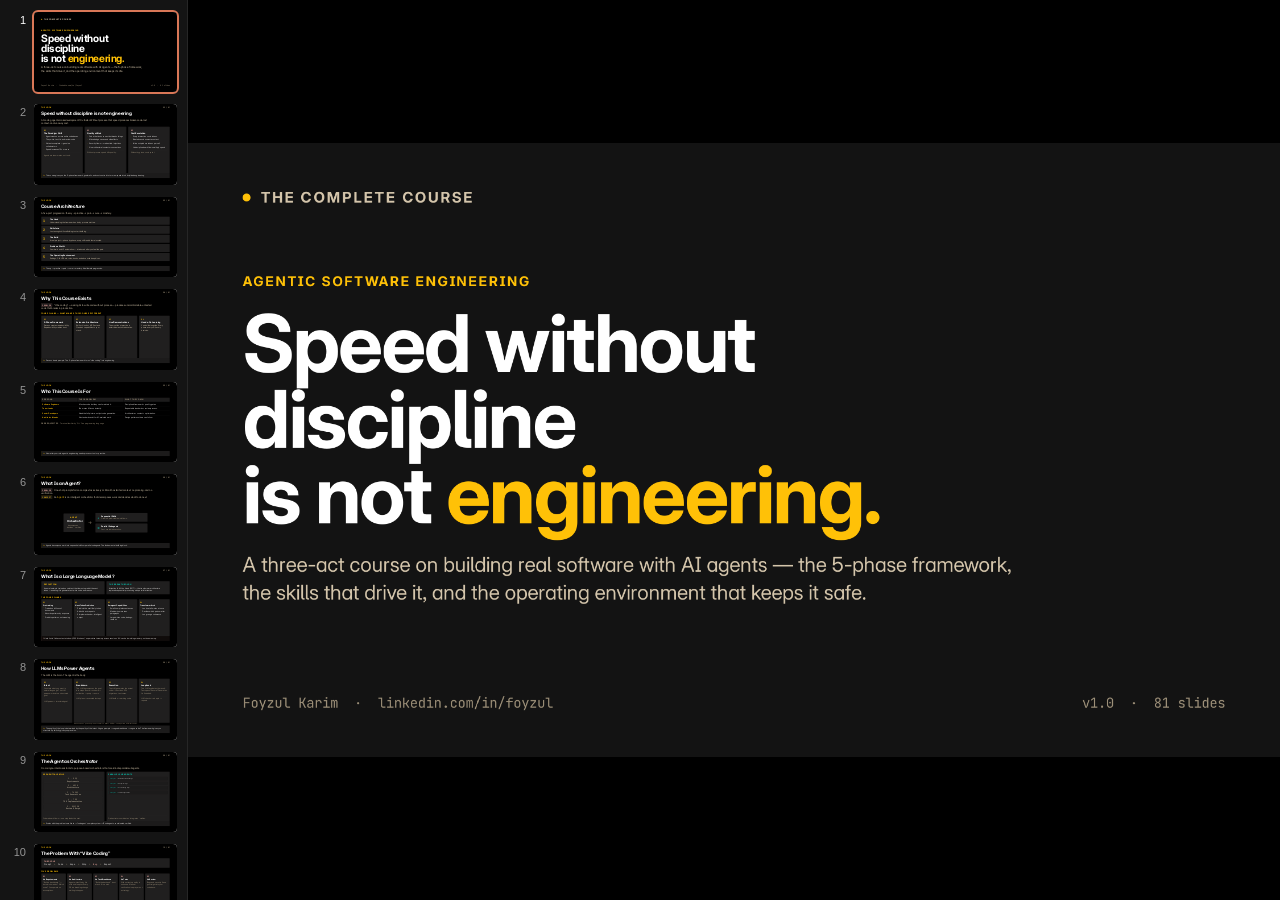
==== commit c9d78763: "Update LinkedIn URL for Foyzul Karim" ====
--- a/index.html
+++ b/index.html
@@ -28,7 +28,7 @@
       <p class="cover-sub">A three-act course on building real software with AI agents — the 5-phase framework, the skills that drive it, and the operating environment that keeps it safe.</p>
     </div>
     <div class="cover-foot">
-      <span>Foyzul Karim &nbsp;·&nbsp; linkedin.com/in/foyzulkarim</span>
+      <span>Foyzul Karim &nbsp;·&nbsp; linkedin.com/in/foyzul</span>
       <span>v1.0 &nbsp;·&nbsp; 81 slides</span>
     </div>
   </div>
@@ -3309,7 +3309,7 @@
       <div>
         <div class="label-caps" style="margin-bottom: 10px;">Created by</div>
         <div style="font-size: 36px; color: var(--text-white); font-weight: 600; letter-spacing: -0.01em;">Foyzul Karim</div>
-        <div class="mono" style="font-size: 24px; color: var(--gold); margin-top: 6px;">linkedin.com/in/foyzulkarim</div>
+        <div class="mono" style="font-size: 24px; color: var(--gold); margin-top: 6px;">linkedin.com/in/foyzul</div>
       </div>
       <div></div>
       <div class="mono" style="font-size: 24px; color: var(--text-mute); text-align: right;">
@@ -3400,7 +3400,7 @@
   "Session hygiene \u2014 keep sessions lean. Four commands. Slash clear between unrelated tasks. Slash context when the session feels slow \u2014 see what is loaded. Slash cost regularly to track spend. Slash compact before major new tasks. And thinking levels \u2014 slash fast through ultrathink, match effort to complexity.",
   "Operational discipline reflection. Sessions degrade silently. Use slash clear, slash compact, slash context, slash cost. Match thinking to complexity. Session hygiene separates sustainable use from expensive frustration. That is the operating environment \u2014 five layers from safety to operations.",
   "The complete picture. Three acts. Five environment layers \u2014 safety, capability, instructions, configuration, operations. Three quotes that summarize the discipline. Vague instructions produce vague code. Structure substitutes for memory. Skills on-demand, hooks always active, CLAUDE.md always loaded. No black boxes. No magic spells.",
-  "That is the course. From vibe coding to disciplined engineering with AI agents. The framework, the skills, and the environment \u2014 yours to take into your team. Thank you for taking the course. Find me at linkedin dot com slash in slash foyzulkarim. Now go and build."
+  "That is the course. From vibe coding to disciplined engineering with AI agents. The framework, the skills, and the environment \u2014 yours to take into your team. Thank you for taking the course. Find me at linkedin dot com slash in slash foyzul. Now go and build."
 ]
 </script>
 </body>
